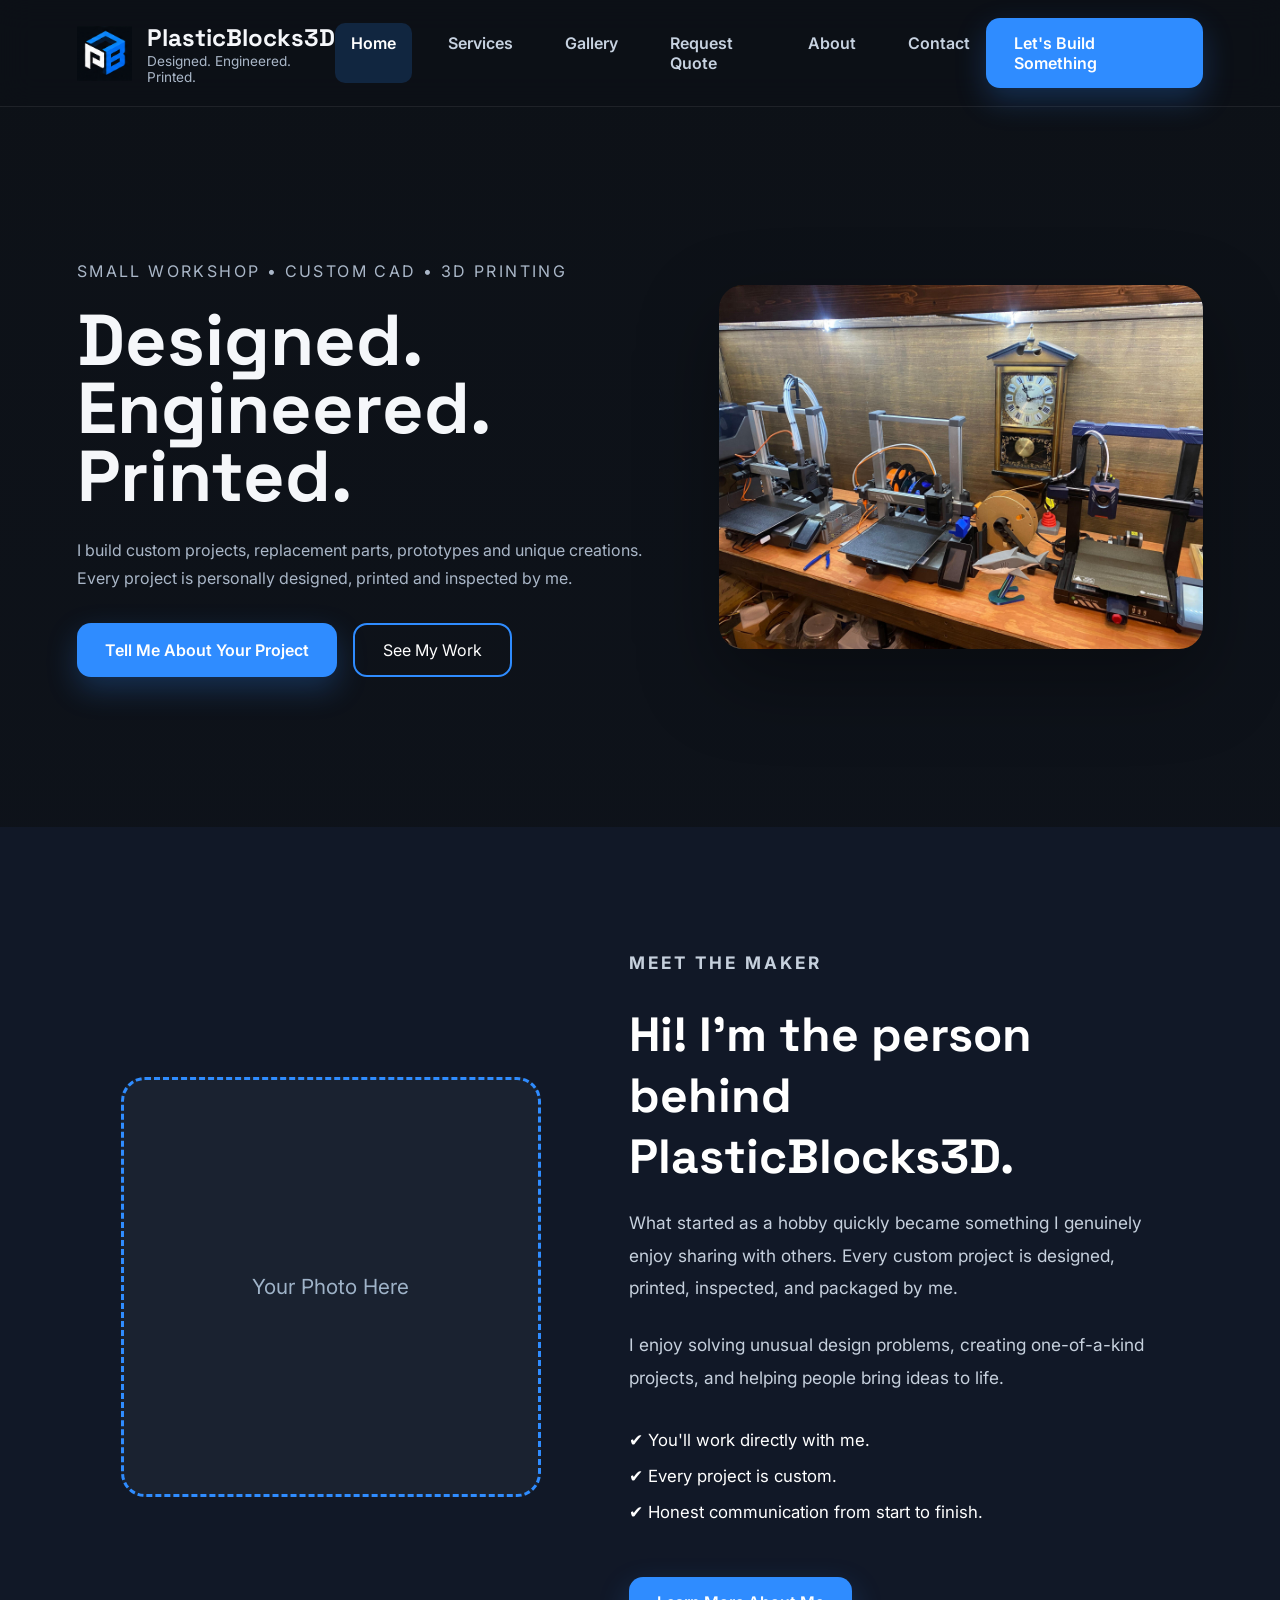
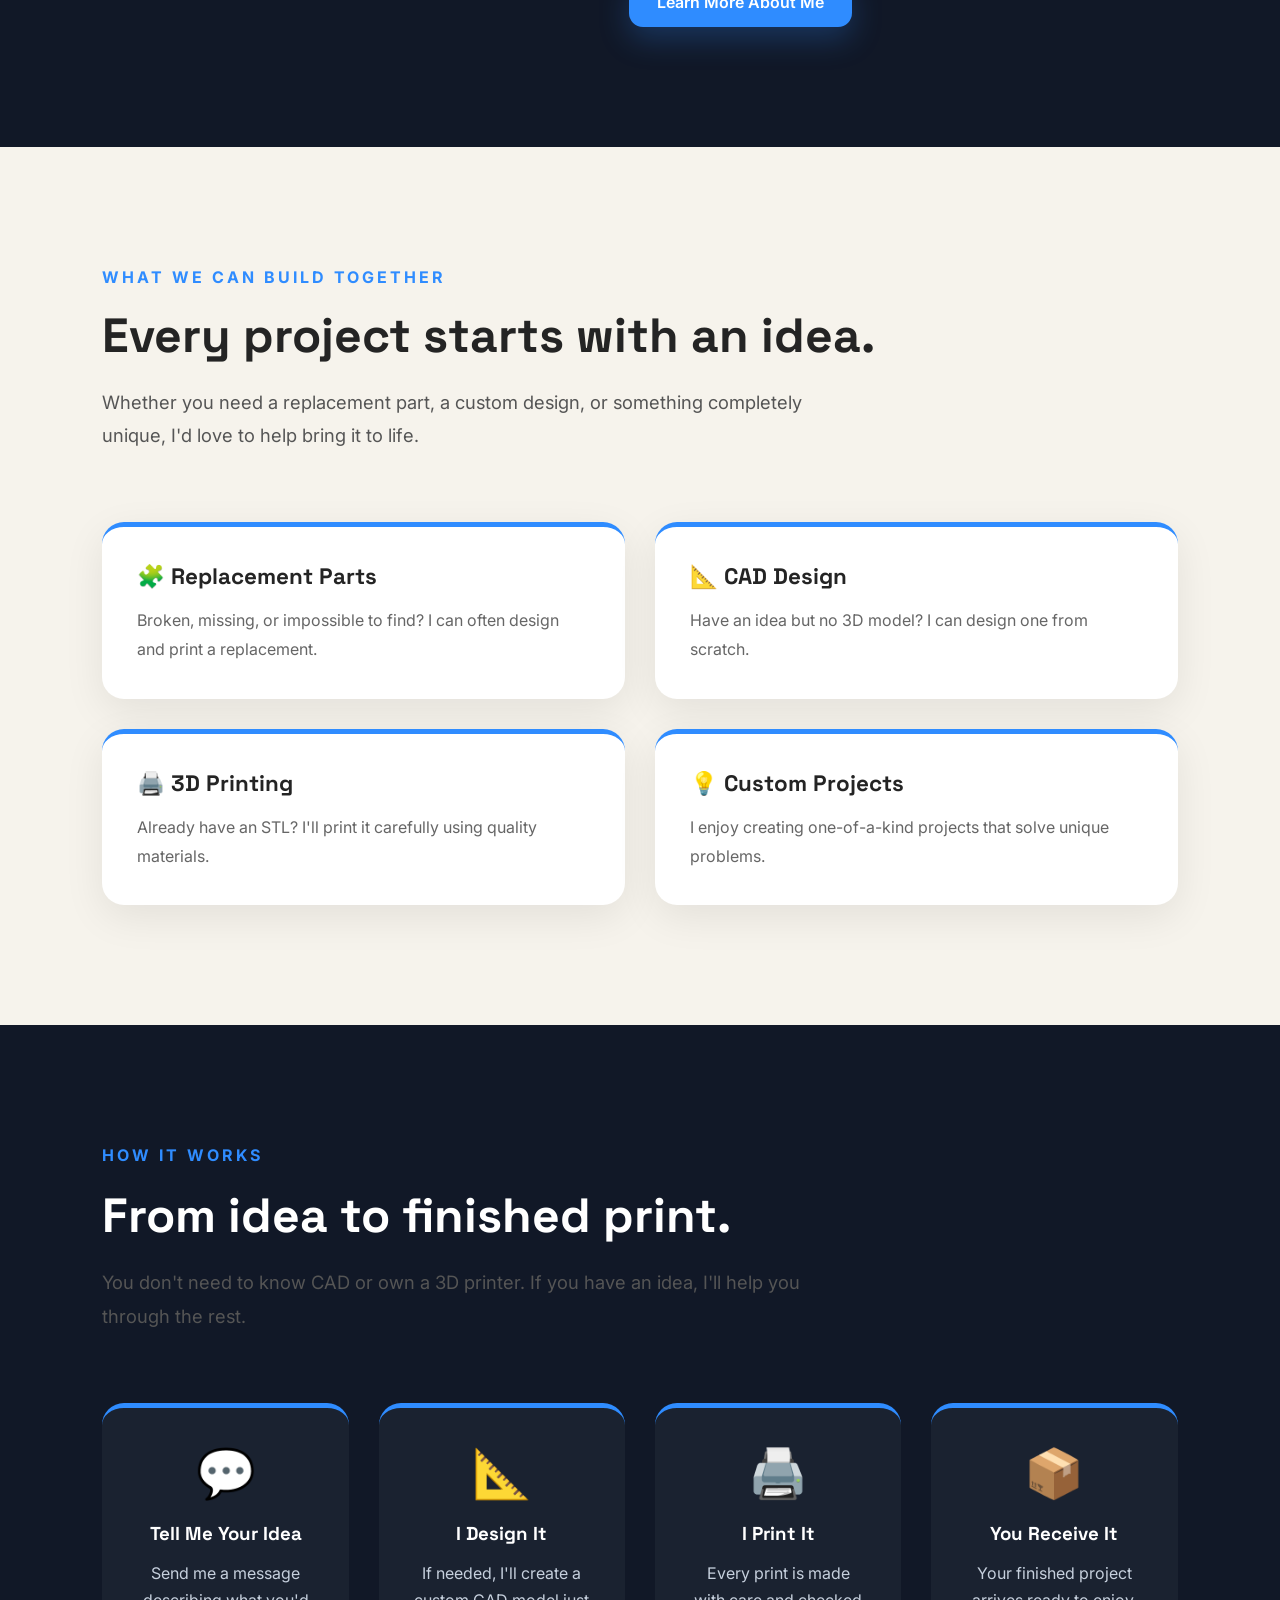
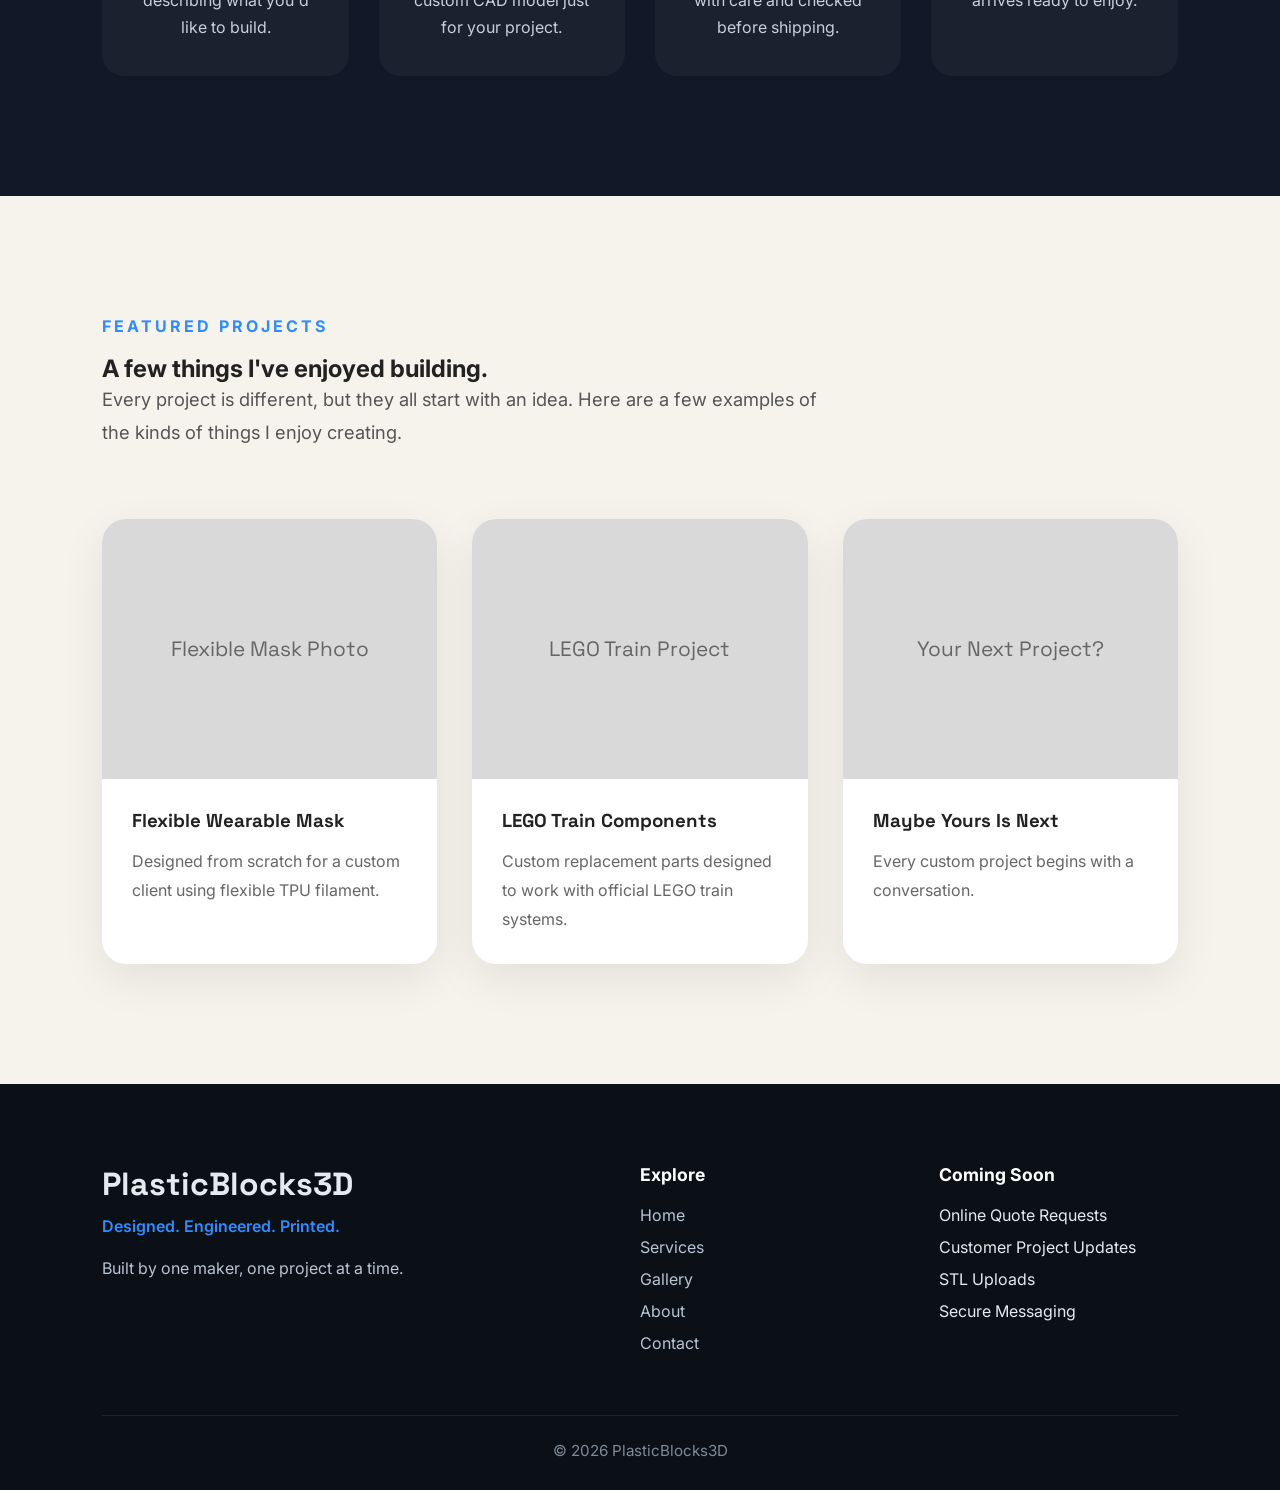
==== index.html @ 3721c826 "Mobile Update and quote page fix" ====
<!doctype html>
<html>
  <head>
    <meta charset="UTF-8" />
    <meta name="viewport" content="width=device-width,initial-scale=1" />
    <title>PlasticBlocks3D</title>
    <link rel="preconnect" href="https://fonts.googleapis.com" />
    <link rel="preconnect" href="https://fonts.gstatic.com" crossorigin />
    <link
      href="https://fonts.googleapis.com/css2?family=Inter:wght@300;400;600;700&family=Space+Grotesk:wght@500;700&display=swap"
      rel="stylesheet"
    />
    <link rel="stylesheet" href="css/style.css" />
  </head>
  <body>
    <header class="nav">
      <div class="brand">
        <a href="index.html" class="logo-link">

    <img src="images/logos/logo.png" alt="PlasticBlocks3D Logo">

</a>
        <div>
          <h2>PlasticBlocks3D</h2>
          <p>Designed. Engineered. Printed.</p>
        </div>
      </div>
      <button class="menu-toggle" aria-label="Open Menu">

    <span></span>
    <span></span>
    <span></span>

</button>  

      <nav class="mobile-menu">

    <a href="index.html" class="active">Home</a>

    <a href="pages/services.html">Services</a>

    <a href="pages/gallery.html">Gallery</a>

    <a href="pages/quote.html">Request Quote</a>

    <a href="pages/about.html">About</a>

    <a href="pages/contact.html">Contact</a>


</nav>
      <a class="cta">Let's Build Something</a>
    </header>
    <section class="hero">
      <div>
        <p class="eyebrow">SMALL WORKSHOP • CUSTOM CAD • 3D PRINTING</p>
        <h1>Designed.<br />Engineered.<br />Printed.</h1>
        <p>
          I build custom projects, replacement parts, prototypes and unique
          creations. Every project is personally designed, printed and inspected
          by me.
        </p>
        <div class="buttons">
          <a class="primary">Tell Me About Your Project</a
          ><a class="secondary">See My Work</a>
        </div>
      </div>
      <div class="hero-image">

    <img src="images/hero/hero-image.jpg"
         alt="Featured PlasticBlocks3D Project">

</div>
    </section>

    <section class="maker">

    <div class="maker-container">

        <div class="maker-photo">

            <div class="photo-placeholder">

                Your Photo Here

            </div>

        </div>

        <div class="maker-text">

            <p class="section-label">
                MEET THE MAKER
            </p>

            <h2>
                Hi! I'm the person behind PlasticBlocks3D.
            </h2>

            <p>

                What started as a hobby quickly became something I genuinely enjoy sharing with others.

                Every custom project is designed, printed, inspected, and packaged by me.

            </p>

            <p>

                I enjoy solving unusual design problems, creating one-of-a-kind projects,
                and helping people bring ideas to life.

            </p>

            <ul>

                <li>✔ You'll work directly with me.</li>

                <li>✔ Every project is custom.</li>

                <li>✔ Honest communication from start to finish.</li>

            </ul>

            <a href="pages/about.html" class="primary">

                Learn More About Me

            </a>

        </div>

    </div>

</section>

    <section class="intro">

    <div class="container">

        <p class="section-label">
            WHAT WE CAN BUILD TOGETHER
        </p>

        <h2>
            Every project starts with an idea.
        </h2>

        <p class="intro-text">

            Whether you need a replacement part,
            a custom design,
            or something completely unique,
            I'd love to help bring it to life.

        </p>

        <div class="cards">

            <div class="card">

                <h3>🧩 Replacement Parts</h3>

                <p>
                    Broken, missing, or impossible to find?
                    I can often design and print a replacement.
                </p>

            </div>

            <div class="card">

                <h3>📐 CAD Design</h3>

                <p>
                    Have an idea but no 3D model?
                    I can design one from scratch.
                </p>

            </div>

            <div class="card">

                <h3>🖨️ 3D Printing</h3>

                <p>
                    Already have an STL?
                    I'll print it carefully using quality materials.
                </p>

            </div>

            <div class="card">

                <h3>💡 Custom Projects</h3>

                <p>
                    I enjoy creating one-of-a-kind projects that solve unique problems.
                </p>

            </div>

        </div>

    </div>

</section>

<section class="process">

    <div class="container">

        <p class="section-label">
            HOW IT WORKS
        </p>

        <h2>
            From idea to finished print.
        </h2>

        <p class="intro-text">

            You don't need to know CAD or own a 3D printer.

            If you have an idea, I'll help you through the rest.

        </p>

        <div class="process-grid">

            <div class="step">

                <div class="icon">💬</div>

                <h3>Tell Me Your Idea</h3>

                <p>

                    Send me a message describing what you'd like to build.

                </p>

            </div>

            <div class="step">

                <div class="icon">📐</div>

                <h3>I Design It</h3>

                <p>

                    If needed, I'll create a custom CAD model just for your project.

                </p>

            </div>

            <div class="step">

                <div class="icon">🖨️</div>

                <h3>I Print It</h3>

                <p>

                    Every print is made with care and checked before shipping.

                </p>

            </div>

            <div class="step">

                <div class="icon">📦</div>

                <h3>You Receive It</h3>

                <p>

                    Your finished project arrives ready to enjoy.

                </p>

            </div>

        </div>

    </div>

</section>

<section class="projects">

    <div class="container">

        <p class="section-label">
            FEATURED PROJECTS
        </p>

        <h2>
            A few things I've enjoyed building.
        </h2>

        <p class="intro-text">
            Every project is different, but they all start with an idea.
            Here are a few examples of the kinds of things I enjoy creating.
        </p>

        <div class="project-grid">

            <article class="project-card">

                <div class="project-image">
                    Flexible Mask Photo
                </div>

                <div class="project-content">

                    <h3>Flexible Wearable Mask</h3>

                    <p>
                        Designed from scratch for a custom client using flexible TPU filament.
                    </p>

                </div>

            </article>

            <article class="project-card">

                <div class="project-image">
                    LEGO Train Project
                </div>

                <div class="project-content">

                    <h3>LEGO Train Components</h3>

                    <p>
                        Custom replacement parts designed to work with official LEGO train systems.
                    </p>

                </div>

            </article>

            <article class="project-card">

                <div class="project-image">
                    Your Next Project?
                </div>

                <div class="project-content">

                    <h3>Maybe Yours Is Next</h3>

                    <p>
                        Every custom project begins with a conversation.
                    </p>

                </div>

            </article>

        </div>

    </div>

</section>

<footer class="footer">

    <div class="container footer-grid">

        <div class="footer-brand">

            <h2>PlasticBlocks3D</h2>

            <p class="footer-tagline">
                Designed. Engineered. Printed.
            </p>

            <p class="footer-text">
                Built by one maker,
                one project at a time.
            </p>

        </div>

        <div>

            <h3>Explore</h3>

            <ul class="footer-links">

                <li><a href="#">Home</a></li>

                <li><a href="#">Services</a></li>

                <li><a href="#">Gallery</a></li>

                <li><a href="#">About</a></li>

                <li><a href="#">Contact</a></li>

            </ul>

        </div>

        <div>

            <h3>Coming Soon</h3>

            <ul class="footer-links">

                <li>Online Quote Requests</li>

                <li>Customer Project Updates</li>

                <li>STL Uploads</li>

                <li>Secure Messaging</li>

            </ul>

        </div>

    </div>

    <div class="copyright">

        © 2026 PlasticBlocks3D

    </div>

</footer>

    <script src="js/script.js"></script>
  </body>
</html>
---- css/style.css ----
:root {
  --bg: #0d1117;
  --card: #171c24;
  --accent: #2f8cff;
  --text: #f5f7fa;
  --muted: #aab7c8;
}
* {
  margin: 0;
  padding: 0;
  box-sizing: border-box;
}
body {
  font-family: Inter, sans-serif;
  background: linear-gradient(#0d1117, #111827);
  color: var(--text);
}
.nav{

    position:sticky;

    top:0;

    z-index:1000;

    display:flex;

    justify-content:space-between;

    align-items:center;

    padding:18px 6%;

    background:rgba(13,17,23,.82);

    backdrop-filter:blur(16px);

    border-bottom:1px solid rgba(255,255,255,.08);

    transition:.3s ease;

}
.brand {
  display: flex;
  gap: 15px;
  align-items: center;
}
.cube {
  width: 50px;
  height: 50px;
  border-radius: 12px;
  background: var(--accent);
  display: flex;
  align-items: center;
  justify-content: center;
  font-weight: 700;
}
.brand h2 {
  font-family: "Space Grotesk";
}
.brand p {
  color: var(--muted);
  font-size: 0.85rem;
}
nav {
  display: flex;
  gap: 20px;
}
nav a{

    color:#C7D2E0;

    text-decoration:none;

    font-weight:600;

    padding:10px 16px;

    border-radius:10px;

    transition:.25s ease;

}

nav a:hover,
nav a.active{

    color:white;

    background:rgba(47,140,255,.18);

}
.cta,
.primary,
.secondary {
  text-decoration: none;
  padding: 14px 20px;
  border-radius: 12px;
}
.cta,
.primary{

    display:inline-flex;

    align-items:center;

    justify-content:center;

    background:#2F8CFF;

    color:white;

    text-decoration:none;

    padding:15px 28px;

    border-radius:14px;

    font-weight:600;

    transition:
        transform .25s ease,
        box-shadow .25s ease,
        background .25s ease;

    box-shadow:
        0 12px 30px rgba(47,140,255,.25);

}
.cta:hover,
.primary:hover{

    transform:translateY(-3px);

    background:#4B9EFF;

    box-shadow:
        0 20px 45px rgba(47,140,255,.35);

}
.secondary{

    display:inline-flex;

    align-items:center;

    justify-content:center;

    border:2px solid #2F8CFF;

    color:white;

    background:transparent;

    text-decoration:none;

    padding:15px 28px;

    border-radius:14px;

    transition:
        background .25s ease,
        transform .25s ease,
        color .25s ease;

}
.secondary:hover{

    background:#2F8CFF;

    transform:translateY(-3px);

}
.hero {
  display: grid;
  grid-template-columns: 1.1fr 0.9fr;
  gap: 50px;
  align-items: center;
  padding: 80px 6%;
  min-height: 80vh;
}
.eyebrow {
  color: #7db8ff;
  letter-spacing: 0.15em;
  margin-bottom: 20px;
}
.hero h1 {
  font-family: "Space Grotesk";
  font-size: 4.5rem;
  line-height: 0.95;
  margin-bottom: 25px;
}
.hero p {
  color: var(--muted);
  line-height: 1.8;
}
.buttons {
  display: flex;
  gap: 16px;
  margin-top: 30px;
}
.placeholder{

height:460px;

border-radius:28px;

background:
linear-gradient(
135deg,
#1d2735,
#111827
);

border:1px solid rgba(255,255,255,.08);

display:flex;

align-items:center;

justify-content:center;

font-family:"Space Grotesk";

font-size:1.4rem;

color:#6faeff;

box-shadow:

0 35px 80px rgba(0,0,0,.35),

0 0 80px rgba(47,140,255,.12);

overflow:hidden;

position:relative;

}

.placeholder::before{

content:"";

position:absolute;

inset:0;

background:

linear-gradient(

90deg,

transparent,

rgba(255,255,255,.05),

transparent

);

transform:translateX(-100%);

animation:shine 6s infinite;

}

@keyframes shine{

100%{

transform:translateX(100%);

}

}
.intro {
  background: #f4f1e8;
  color: #222;
  padding: 80px 6%;
}
.intro h2 {
  font-family: "Space Grotesk";
  margin-bottom: 20px;
}
/* ==========================================
   MOBILE HEADER FIX
========================================== */

@media(max-width:900px){


    .nav{

        flex-direction:column;

        align-items:center;

        justify-content:center;

        padding:25px 5%;

        gap:25px;

    }



    .brand{

        width:100%;

        justify-content:center;

        text-align:center;

        flex-direction:column;

        gap:12px;

    }



    .logo-link img{

        width:240px;

        max-width:80vw;

    }



    .brand h2{

        font-size:1.4rem;

    }



    .brand p{

        font-size:.85rem;

    }



    nav{

        width:100%;

        display:flex;

        flex-direction:column;

        align-items:center;

        gap:10px;

    }



    nav a{

        width:90%;

        text-align:center;

        padding:12px;

        font-size:1rem;

    }

}


/* ========================================= */
/* SERVICES / INTRO SECTION                  */
/* ========================================= */

.intro{

    background:#F6F3EC;

    color:#242424;

    padding:120px 8%;

}

.container{

    max-width:1300px;

    margin:auto;

}

.section-label{

    color:#2F8CFF;

    font-weight:700;

    letter-spacing:3px;

    margin-bottom:18px;

    text-transform:uppercase;

}

.intro h2{

    font-family:"Space Grotesk",sans-serif;

    font-size:3rem;

    margin-bottom:20px;

}

.intro-text{

    font-size:1.15rem;

    color:#555;

    line-height:1.8;

    max-width:720px;

    margin-bottom:70px;

}

.cards{

    display:grid;

    grid-template-columns:repeat(2,1fr);

    gap:30px;

}

.card{

    background:white;

    padding:35px;

    border-radius:22px;

    box-shadow:0 12px 40px rgba(0,0,0,.08);

    transition:.35s;

    border-top:5px solid #2F8CFF;

}

.card:hover{

    transform:translateY(-8px);

    box-shadow:0 18px 55px rgba(0,0,0,.15);

}

.card h3{

    font-family:"Space Grotesk";

    margin-bottom:15px;

    font-size:1.4rem;

}

.card p{

    color:#666;

    line-height:1.8;

}

@media(max-width:900px){

.cards{

grid-template-columns:1fr;

}

.intro h2{

font-size:2.3rem;

}

}

/* ==========================================
   MEET THE MAKER
========================================== */

.maker{

    background:#111827;

    color:white;

    padding:120px 8%;

}

.maker-container{

    max-width:1300px;

    margin:auto;

    display:grid;

    grid-template-columns:1fr 1.2fr;

    gap:70px;

    align-items:center;

}

.maker-photo{

    display:flex;

    justify-content:center;

}

.photo-placeholder{

    width:100%;

    max-width:420px;

    height:420px;

    border-radius:24px;

    border:3px dashed #2F8CFF;

    display:flex;

    align-items:center;

    justify-content:center;

    color:#9fb3c8;

    font-size:1.3rem;

    background:#1A2230;

}

.maker-text h2{

    font-family:"Space Grotesk",sans-serif;

    font-size:3rem;

    margin:20px 0;

}

.maker-text p{

    color:#C6D0DD;

    line-height:1.9;

    margin-bottom:24px;

    font-size:1.08rem;

}

.maker-text ul{

    list-style:none;

    margin:35px 0;

}

.maker-text li{

    margin-bottom:16px;

    font-size:1.05rem;

}

.maker .primary{

    display:inline-block;

    margin-top:20px;

}

@media(max-width:900px){

    .maker-container{

        grid-template-columns:1fr;

    }

    .maker-text{

        text-align:center;

    }

    .maker-text ul{

        text-align:left;

        display:inline-block;

    }

}

/* ==========================================
   HOW IT WORKS
========================================== */

.process{

    background:#111827;

    color:white;

    padding:120px 8%;

}

.process h2{

    font-family:"Space Grotesk",sans-serif;

    font-size:3rem;

    margin:20px 0;

}

.process-grid{

    display:grid;

    grid-template-columns:repeat(4,1fr);

    gap:30px;

    margin-top:70px;

}

.step{

    background:#1A2230;

    border-radius:22px;

    padding:35px;

    text-align:center;

    transition:.35s;

    border-top:5px solid #2F8CFF;

}

.step:hover{

    transform:translateY(-8px);

    box-shadow:0 18px 45px rgba(0,0,0,.25);

}

.icon{

    font-size:3rem;

    margin-bottom:20px;

}

.step h3{

    font-family:"Space Grotesk";

    margin-bottom:15px;

}

.step p{

    color:#C6D0DD;

    line-height:1.7;

}

@media(max-width:900px){

.process-grid{

grid-template-columns:1fr;

}

}

/* ==========================================
   HERO IMAGE
========================================== */

.hero-image{

    display:flex;

    justify-content:center;

    align-items:center;

}

.hero-image img{

    width:100%;

    max-width:520px;

    border-radius:24px;

    box-shadow:
        0 30px 80px rgba(0,0,0,.35);

    transition:.4s ease;

}

.hero-image img:hover{

    transform:translateY(-8px) scale(1.02);

}

/* ==========================================
   FEATURED PROJECTS
========================================== */

.projects{

    background:#F6F3EC;

    color:#222;

    padding:120px 8%;

}

.project-grid{

    display:grid;

    grid-template-columns:repeat(3,1fr);

    gap:35px;

    margin-top:70px;

}

.project-card{

    background:white;

    border-radius:24px;

    overflow:hidden;

    box-shadow:0 15px 45px rgba(0,0,0,.08);

    transition:.35s;

}

.project-card:hover{

    transform:translateY(-10px);

    box-shadow:0 20px 60px rgba(0,0,0,.16);

}

.project-image{

    height:260px;

    background:#D9D9D9;

    display:flex;

    justify-content:center;

    align-items:center;

    font-family:"Space Grotesk";

    font-size:1.3rem;

    color:#666;

}

.project-content{

    padding:30px;

}

.project-content h3{

    font-family:"Space Grotesk";

    margin-bottom:15px;

}

.project-content p{

    color:#666;

    line-height:1.8;

}

@media(max-width:900px){

.project-grid{

grid-template-columns:1fr;

}

}

/* ==========================================
   FOOTER
========================================== */

.footer{

    background:#0B1017;

    color:#E5EAF2;

    padding:80px 8% 30px;

}

.footer-grid{

    display:grid;

    grid-template-columns:2fr 1fr 1fr;

    gap:60px;

    margin-bottom:50px;

}

.footer h2{

    font-family:"Space Grotesk",sans-serif;

    font-size:2rem;

    margin-bottom:12px;

}

.footer h3{

    margin-bottom:20px;

    font-size:1.1rem;

    color:white;

}

.footer-tagline{

    color:#2F8CFF;

    font-weight:600;

    margin-bottom:18px;

}

.footer-text{

    color:#B8C4D3;

    line-height:1.8;

    max-width:350px;

}

.footer-links{

    list-style:none;

    padding:0;

}

.footer-links li{

    margin-bottom:12px;

}

.footer-links a{

    color:#B8C4D3;

    text-decoration:none;

    transition:.25s;

}

.footer-links a:hover{

    color:white;

    padding-left:6px;

}

.copyright{

    border-top:1px solid rgba(255,255,255,.08);

    padding-top:25px;

    text-align:center;

    color:#7E8A99;

    font-size:.95rem;

}

@media(max-width:900px){

.footer-grid{

grid-template-columns:1fr;

text-align:center;

}

.footer-text{

margin:auto;

}

}

/* ==========================================
   INTERIOR PAGES
========================================== */

.page-header{

    background:linear-gradient(180deg,#111827,#0D1117);

    color:white;

    padding:120px 8% 90px;

}

.page-header h1{

    font-family:"Space Grotesk",sans-serif;

    font-size:4rem;

    margin:20px 0;

    line-height:1.05;

}

.page-header .intro-text{

    color:#D7E3F3;

    max-width:700px;

}

.page-content{

    background:#F6F3EC;

    color:#242424;

    padding:90px 8%;

}

.page-content h2{

    font-family:"Space Grotesk",sans-serif;

    font-size:2.4rem;

    margin-bottom:25px;

}

.page-content p{

    max-width:800px;

    line-height:1.9;

    font-size:1.08rem;

    color:#555;

    margin-bottom:24px;

}

@media(max-width:900px){

.page-header h1{

font-size:2.8rem;

}

}

.about-list{

    list-style:none;

    margin:35px 0 60px;

    padding:0;

}

.about-list li{

    background:white;

    margin-bottom:16px;

    padding:18px 24px;

    border-radius:16px;

    box-shadow:0 10px 30px rgba(0,0,0,.06);

    font-size:1.05rem;

}

/* ==========================================
   SERVICES PAGE
========================================== */

.service-grid{

    display:grid;

    grid-template-columns:repeat(2,1fr);

    gap:30px;

    margin-top:50px;

}

.service-card{

    background:white;

    border-radius:22px;

    padding:35px;

    box-shadow:0 12px 40px rgba(0,0,0,.08);

    transition:.3s;

    border-top:5px solid #2F8CFF;

}

.service-card:hover{

    transform:translateY(-8px);

    box-shadow:0 18px 55px rgba(0,0,0,.15);

}

.service-card h3{

    font-family:"Space Grotesk";

    margin-bottom:18px;

}

.service-card p{

    margin:0;

}

@media(max-width:900px){

.service-grid{

grid-template-columns:1fr;

}

}

/* ==========================================
   GALLERY PAGE
========================================== */


.gallery-grid{

    display:grid;

    grid-template-columns:repeat(2,1fr);

    gap:35px;

    margin-top:50px;

}



.gallery-card{

    background:white;

    border-radius:24px;

    overflow:hidden;

    box-shadow:0 12px 40px rgba(0,0,0,.08);

    transition:.35s ease;

}



.gallery-card:hover{

    transform:translateY(-8px);

    box-shadow:0 20px 55px rgba(0,0,0,.15);

}



.gallery-image{

    height:280px;

    background:#1A2230;

    display:flex;

    align-items:center;

    justify-content:center;

    color:#9FB3C8;

    font-family:"Space Grotesk";

    font-size:1.2rem;

}



.gallery-info{

    padding:30px;

}



.gallery-info h3{

    font-family:"Space Grotesk";

    margin-bottom:15px;

}



.gallery-info p{

    color:#666;

}



@media(max-width:900px){

    .gallery-grid{

        grid-template-columns:1fr;

    }

}

/* ==========================================
   LOGO
========================================== */

.logo-link{

    display:flex;

    align-items:center;

    text-decoration:none;

}


.logo-link img{

    width:55px;

    height:55px;

    object-fit:contain;

}

/* ==========================================
   MOBILE MENU BUTTON
========================================== */


.menu-toggle{

    display:none;

    background:none;

    border:none;

    color:white;

    font-size:2rem;

    cursor:pointer;

}



/* ==========================================
   MOBILE HAMBURGER MENU
========================================== */


.menu-toggle{

    display:none;

    background:none;

    border:none;

    cursor:pointer;

    width:45px;

    height:40px;

    position:relative;

}



.menu-toggle span{

    display:block;

    height:3px;

    width:30px;

    background:white;

    margin:6px auto;

    border-radius:10px;

    transition:.3s ease;

}




@media(max-width:900px){


    .nav{

        position:relative;

    }


    .menu-toggle{

        display:block;

    }


    .mobile-menu{

        position:absolute;

        top:100%;

        left:0;

        width:100%;


        display:flex;

        flex-direction:column;

        gap:10px;


        background:rgba(17,24,39,.96);

        backdrop-filter:blur(15px);


        padding:25px;


        transform:translateY(-20px);

        opacity:0;

        pointer-events:none;


        transition:.35s ease;

    }



    .mobile-menu.active{

        transform:translateY(0);

        opacity:1;

        pointer-events:auto;

    }



    .mobile-menu a{

        text-align:center;

        padding:15px;

        border-radius:12px;

    }


}

.menu-toggle.open span:nth-child(1){

    transform:translateY(9px) rotate(45deg);

}


.menu-toggle.open span:nth-child(2){

    opacity:0;

}


.menu-toggle.open span:nth-child(3){

    transform:translateY(-9px) rotate(-45deg);

}

/* ==========================================
   REQUEST QUOTE PAGE
========================================== */


.project-options{

    display:grid;

    grid-template-columns:repeat(2,1fr);

    gap:25px;

    margin:40px 0 60px;

}



.option-card{

    background:#1A2230;

    color:white;

    padding:30px;

    border-radius:20px;

    font-family:"Space Grotesk";

    font-size:1.15rem;

    text-align:center;

    border:1px solid rgba(255,255,255,.08);

    transition:.3s ease;

}



.option-card:hover{

    transform:translateY(-6px);

    box-shadow:0 15px 40px rgba(0,0,0,.25);

}



.quote-form{

    max-width:750px;

    margin-top:40px;

    display:flex;

    flex-direction:column;

    gap:15px;

}



.quote-form label{

    font-weight:600;

    margin-top:15px;

}



.quote-form input,

.quote-form textarea,

.quote-form select{

    width:100%;

    padding:16px;

    border-radius:12px;

    border:1px solid #D5D5D5;

    font-family:Inter,sans-serif;

    font-size:1rem;

}



.quote-form textarea{

    resize:vertical;

}



.quote-form input:focus,

.quote-form textarea:focus,

.quote-form select:focus{

    outline:none;

    border-color:#2F8CFF;

}



.quote-form button{

    margin-top:25px;

    border:none;

    cursor:pointer;

    font-size:1rem;

}



@media(max-width:900px){


    .project-options{

        grid-template-columns:1fr;

    }


}
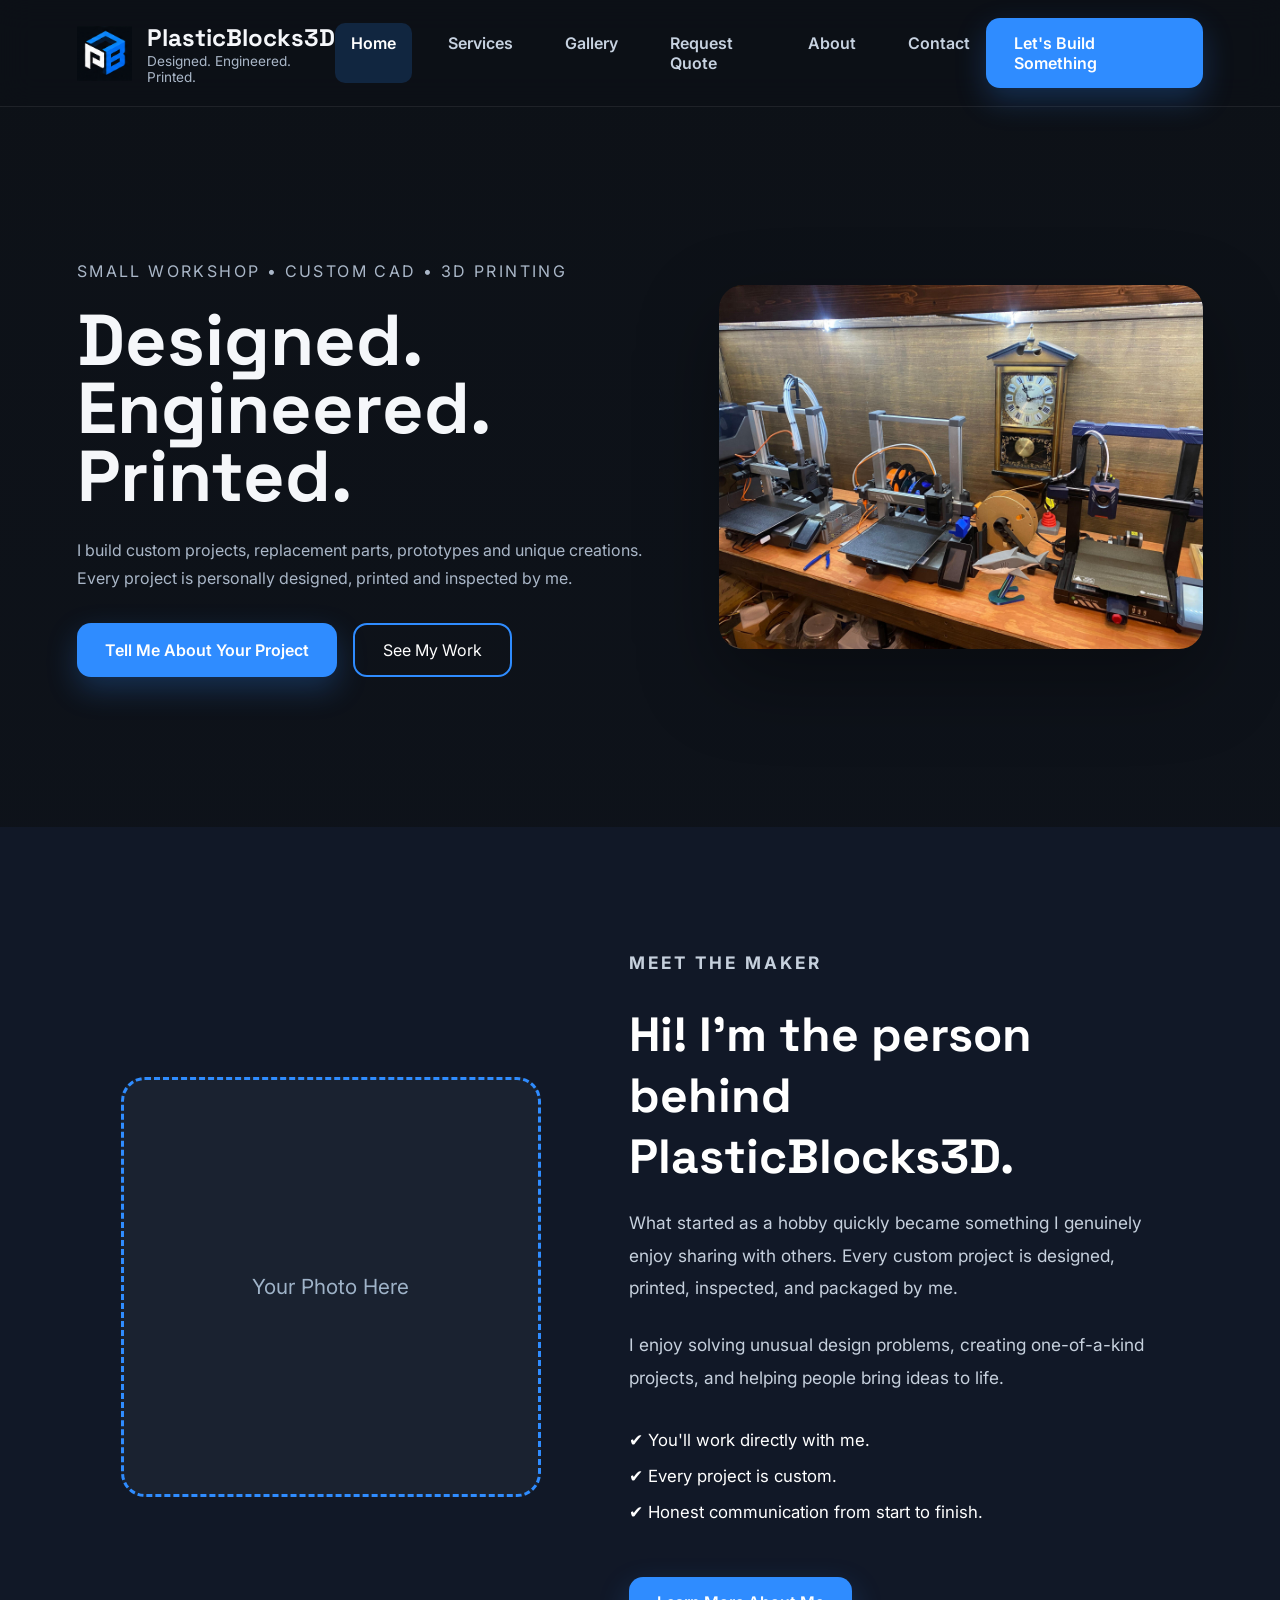
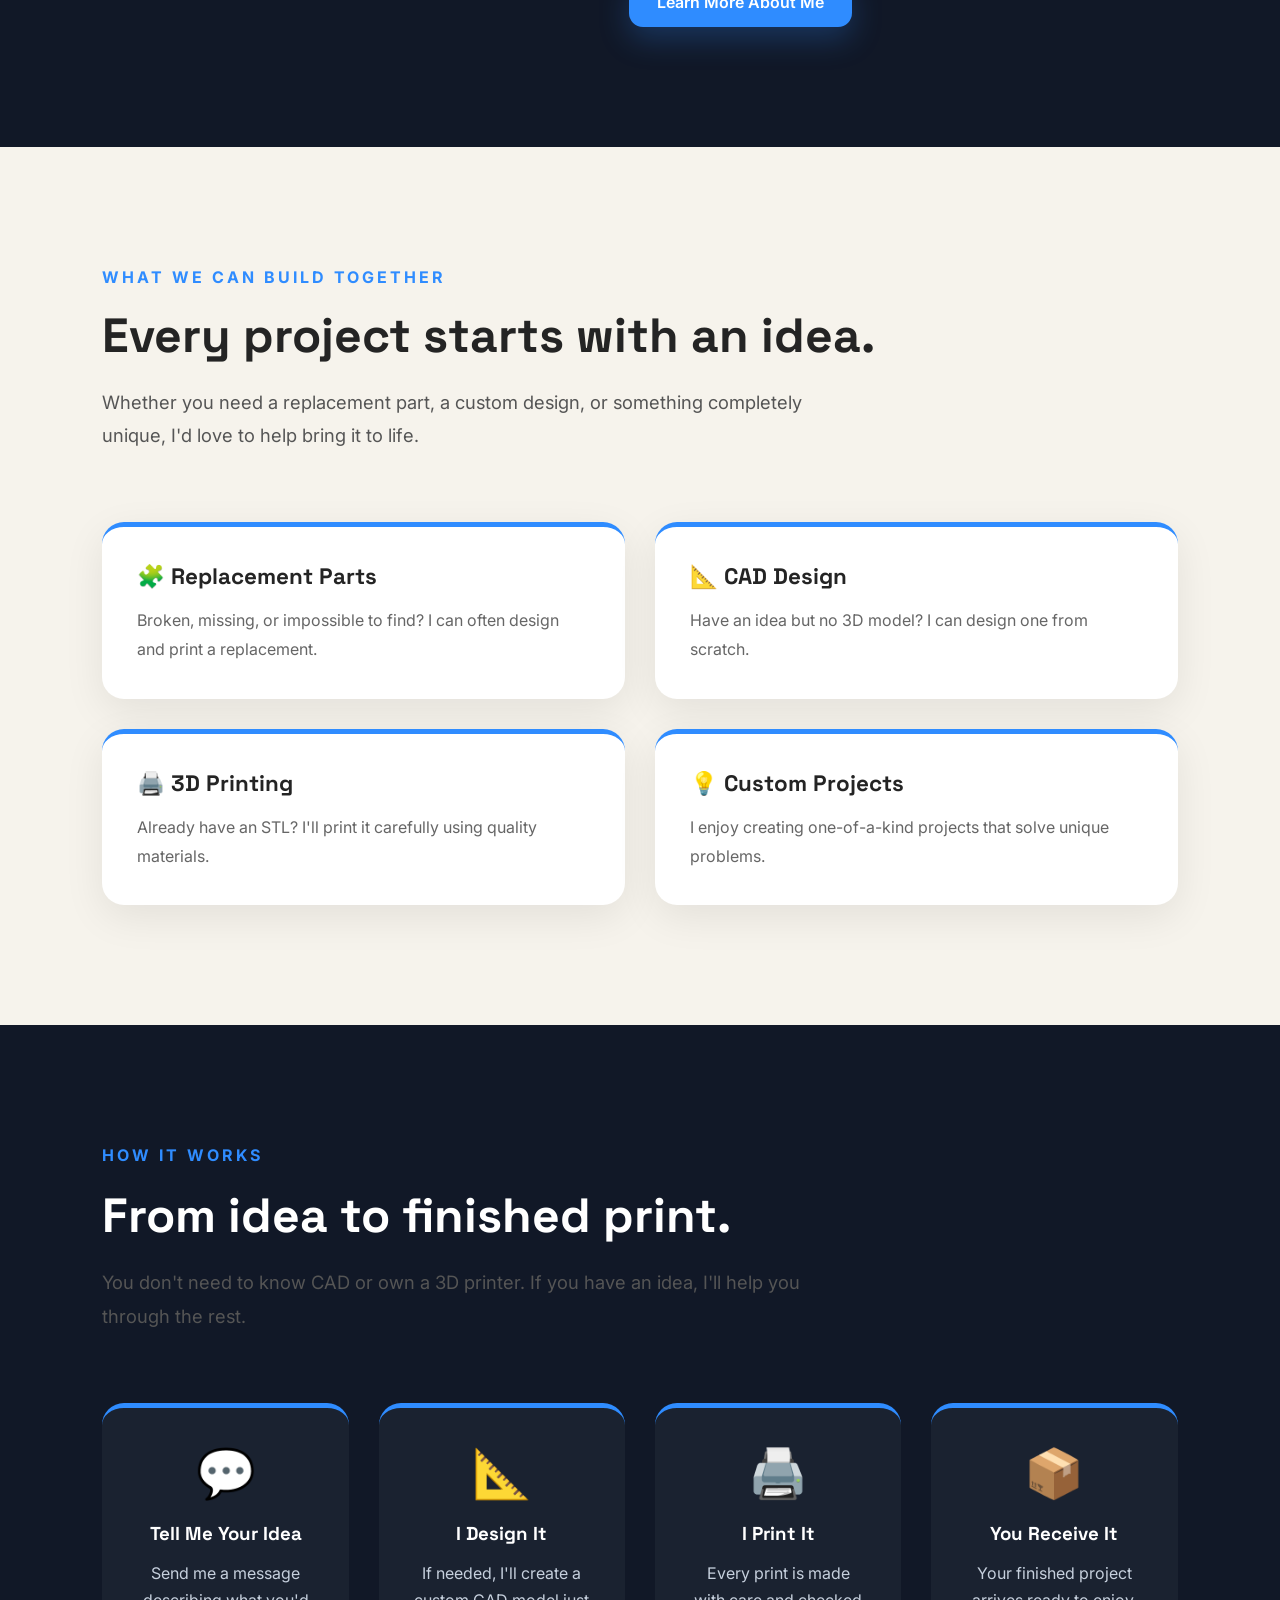
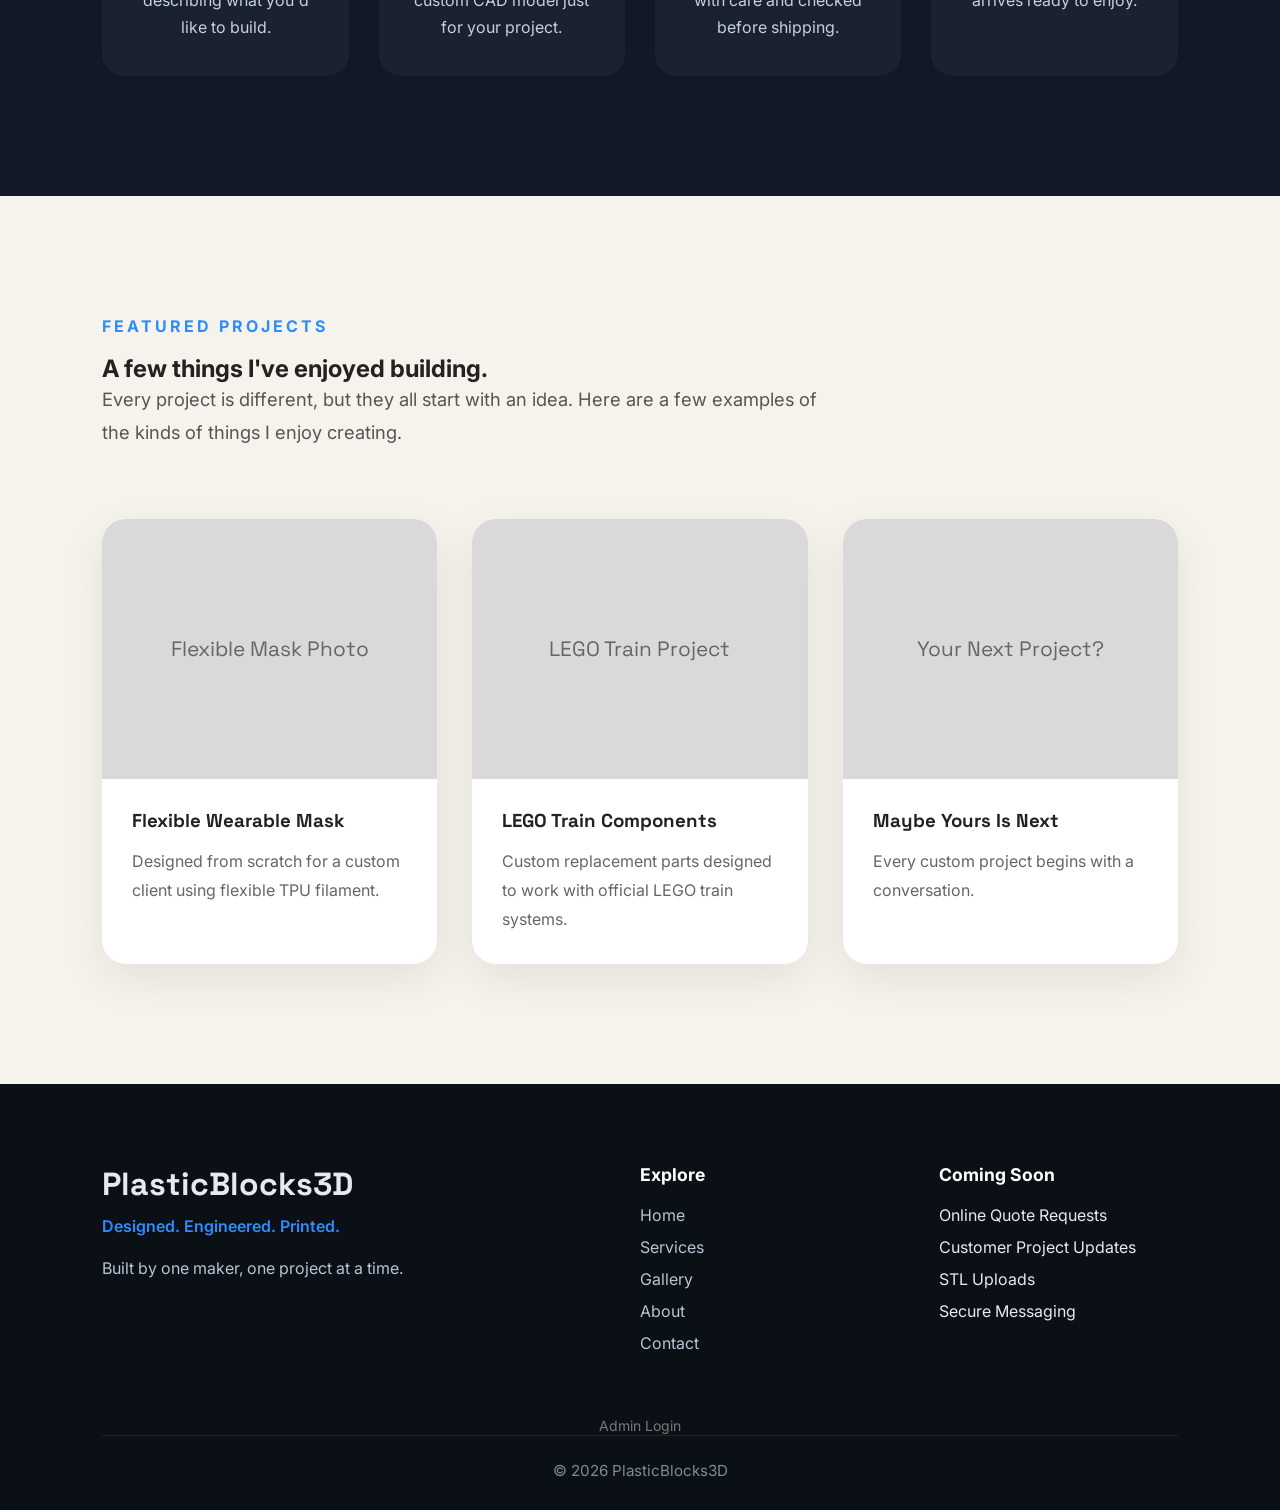
==== commit b4d19d7e: "admin login" ====
--- a/index.html
+++ b/index.html
@@ -428,6 +428,14 @@
 
     </div>
 
+    <div class="admin-login">
+
+    <a href="pages/login.html">
+        Admin Login
+    </a>
+
+</div>
+
     <div class="copyright">
 
         © 2026 PlasticBlocks3D
--- a/css/style.css
+++ b/css/style.css
@@ -1614,4 +1614,244 @@
     }
 
 
+}
+
+/* ==========================================
+   PROFESSIONAL QUOTE PAGE
+========================================== */
+
+
+.quote-choice-grid{
+
+    display:grid;
+
+    grid-template-columns:repeat(2,1fr);
+
+    gap:35px;
+
+    margin:50px 0 100px;
+
+}
+
+
+
+.quote-choice-card{
+
+    background:white;
+
+    padding:40px;
+
+    border-radius:24px;
+
+    box-shadow:0 15px 45px rgba(0,0,0,.08);
+
+    border-top:5px solid #2F8CFF;
+
+    transition:.35s ease;
+
+}
+
+
+
+.quote-choice-card:hover{
+
+    transform:translateY(-8px);
+
+    box-shadow:0 25px 60px rgba(0,0,0,.15);
+
+}
+
+
+
+.quote-choice-card h3{
+
+    font-family:"Space Grotesk",sans-serif;
+
+    font-size:1.5rem;
+
+    margin-bottom:20px;
+
+}
+
+
+
+.quote-choice-card p{
+
+    color:#666;
+
+    line-height:1.8;
+
+    margin-bottom:30px;
+
+}
+
+
+
+
+.quote-section{
+
+    margin-top:80px;
+
+    padding:50px;
+
+    background:#111827;
+
+    color:white;
+
+    border-radius:28px;
+
+}
+
+
+
+
+.quote-section h2{
+
+    color:white;
+
+    margin-bottom:30px;
+
+}
+
+
+
+
+.quote-form{
+
+    max-width:750px;
+
+    display:flex;
+
+    flex-direction:column;
+
+    gap:12px;
+
+}
+
+
+
+.quote-form label{
+
+    margin-top:15px;
+
+    font-weight:600;
+
+}
+
+
+
+.quote-form input,
+
+.quote-form textarea,
+
+.quote-form select{
+
+    width:100%;
+
+    padding:16px;
+
+    border-radius:12px;
+
+    border:none;
+
+    font-family:Inter,sans-serif;
+
+    font-size:1rem;
+
+    background:white;
+
+    color:#222;
+
+}
+
+
+
+.quote-form select{
+
+    appearance:auto;
+
+    cursor:pointer;
+
+}
+
+
+
+.quote-form textarea{
+
+    resize:vertical;
+
+}
+
+
+
+.quote-form input:focus,
+
+.quote-form textarea:focus,
+
+.quote-form select:focus{
+
+    outline:3px solid rgba(47,140,255,.35);
+
+}
+
+
+
+
+.quote-form button{
+
+    margin-top:25px;
+
+    border:none;
+
+    cursor:pointer;
+
+    width:max-content;
+
+}
+
+
+
+
+
+@media(max-width:900px){
+
+
+    .quote-choice-grid{
+
+        grid-template-columns:1fr;
+
+    }
+
+
+
+    .quote-section{
+
+        padding:30px 20px;
+
+    }
+
+
+}
+
+.admin-login {
+
+    text-align:center;
+    margin-top:20px;
+
+}
+
+
+.admin-login a {
+
+    color:#777;
+    font-size:14px;
+    text-decoration:none;
+
+}
+
+
+.admin-login a:hover {
+
+    color:#111;
+
 }
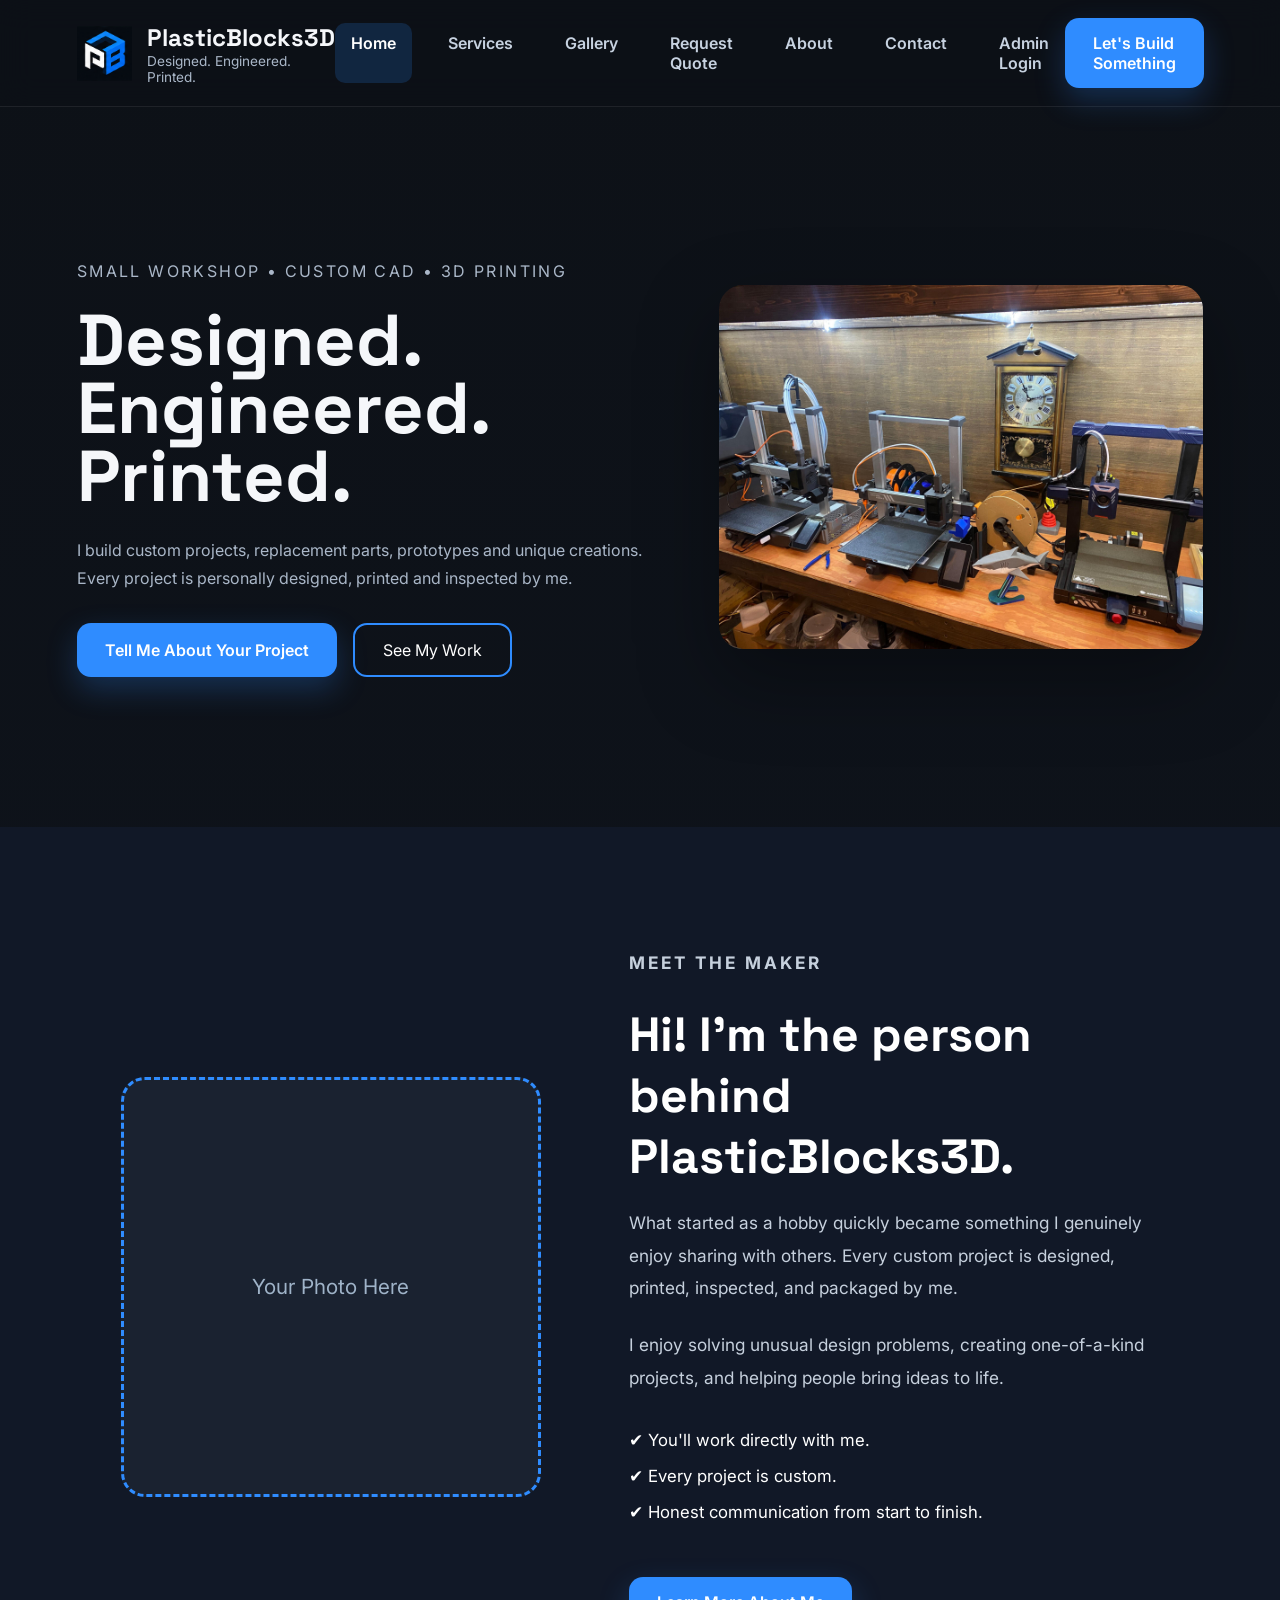
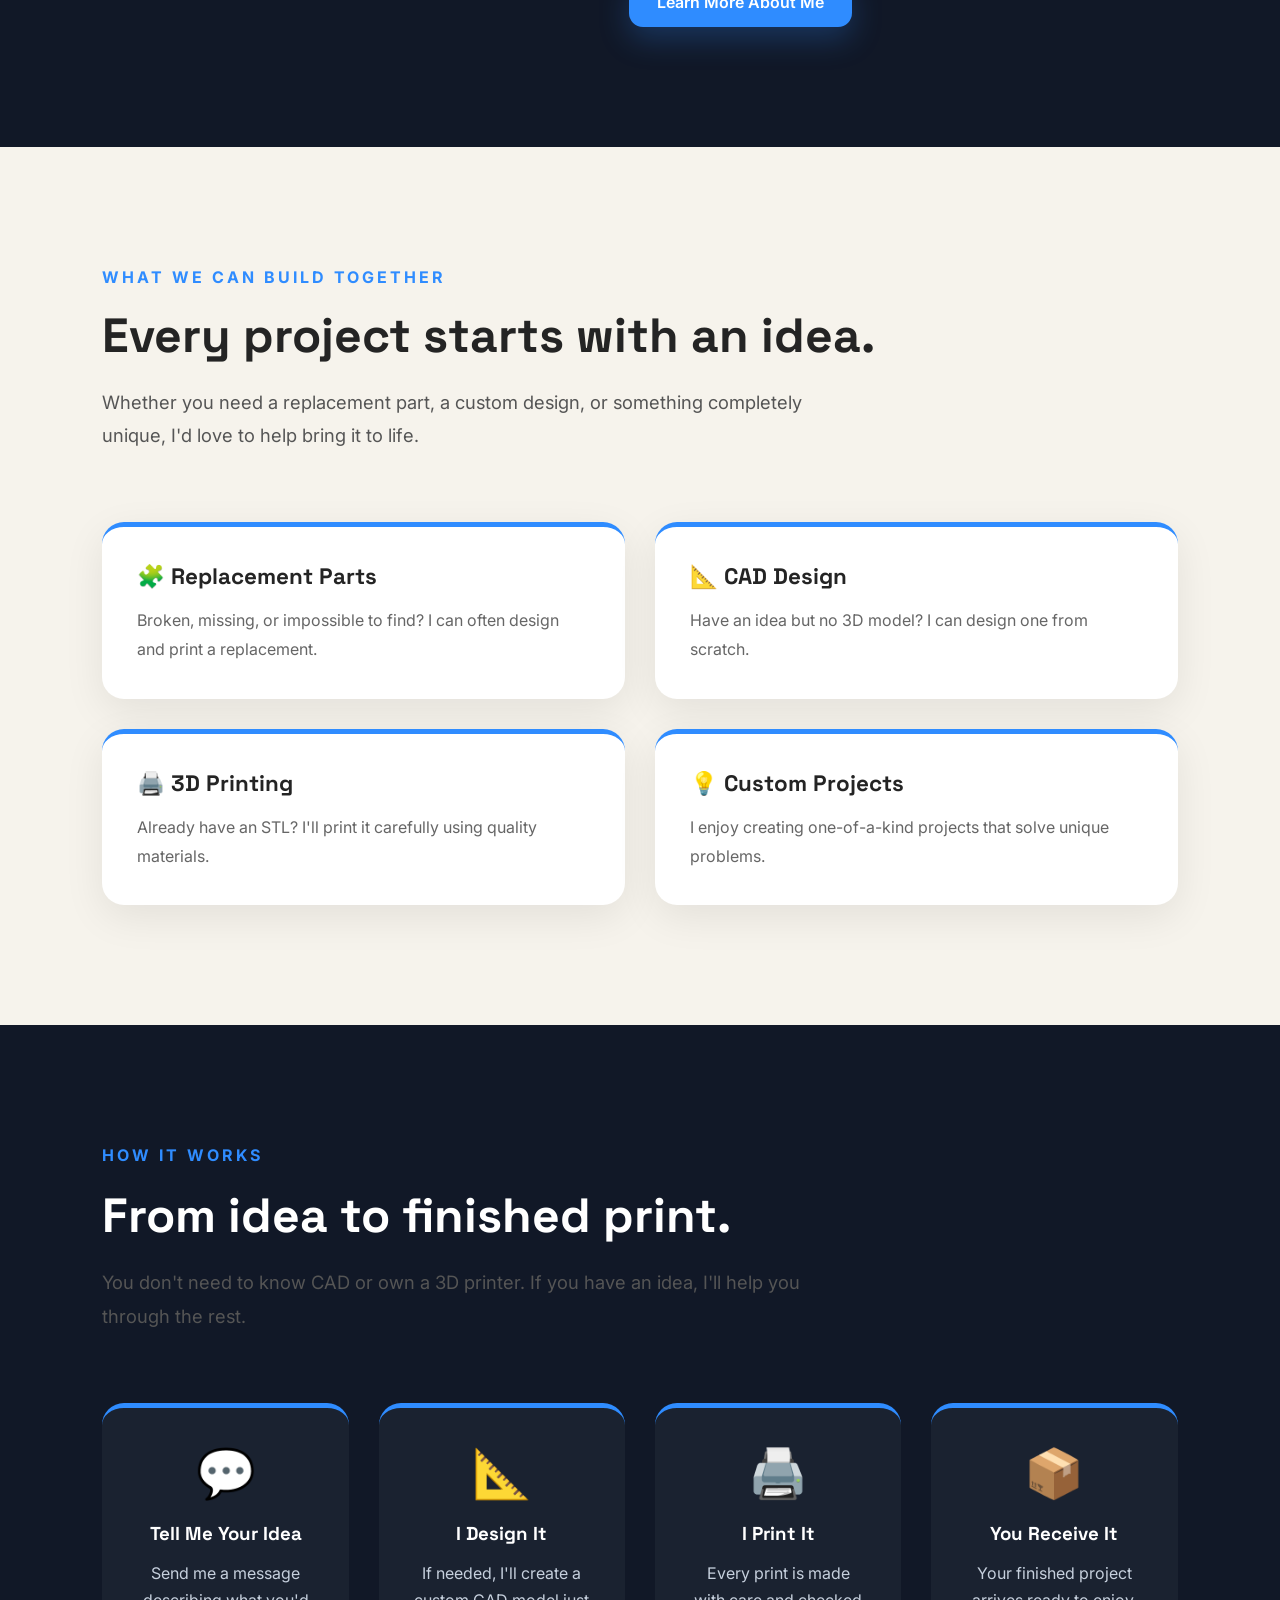
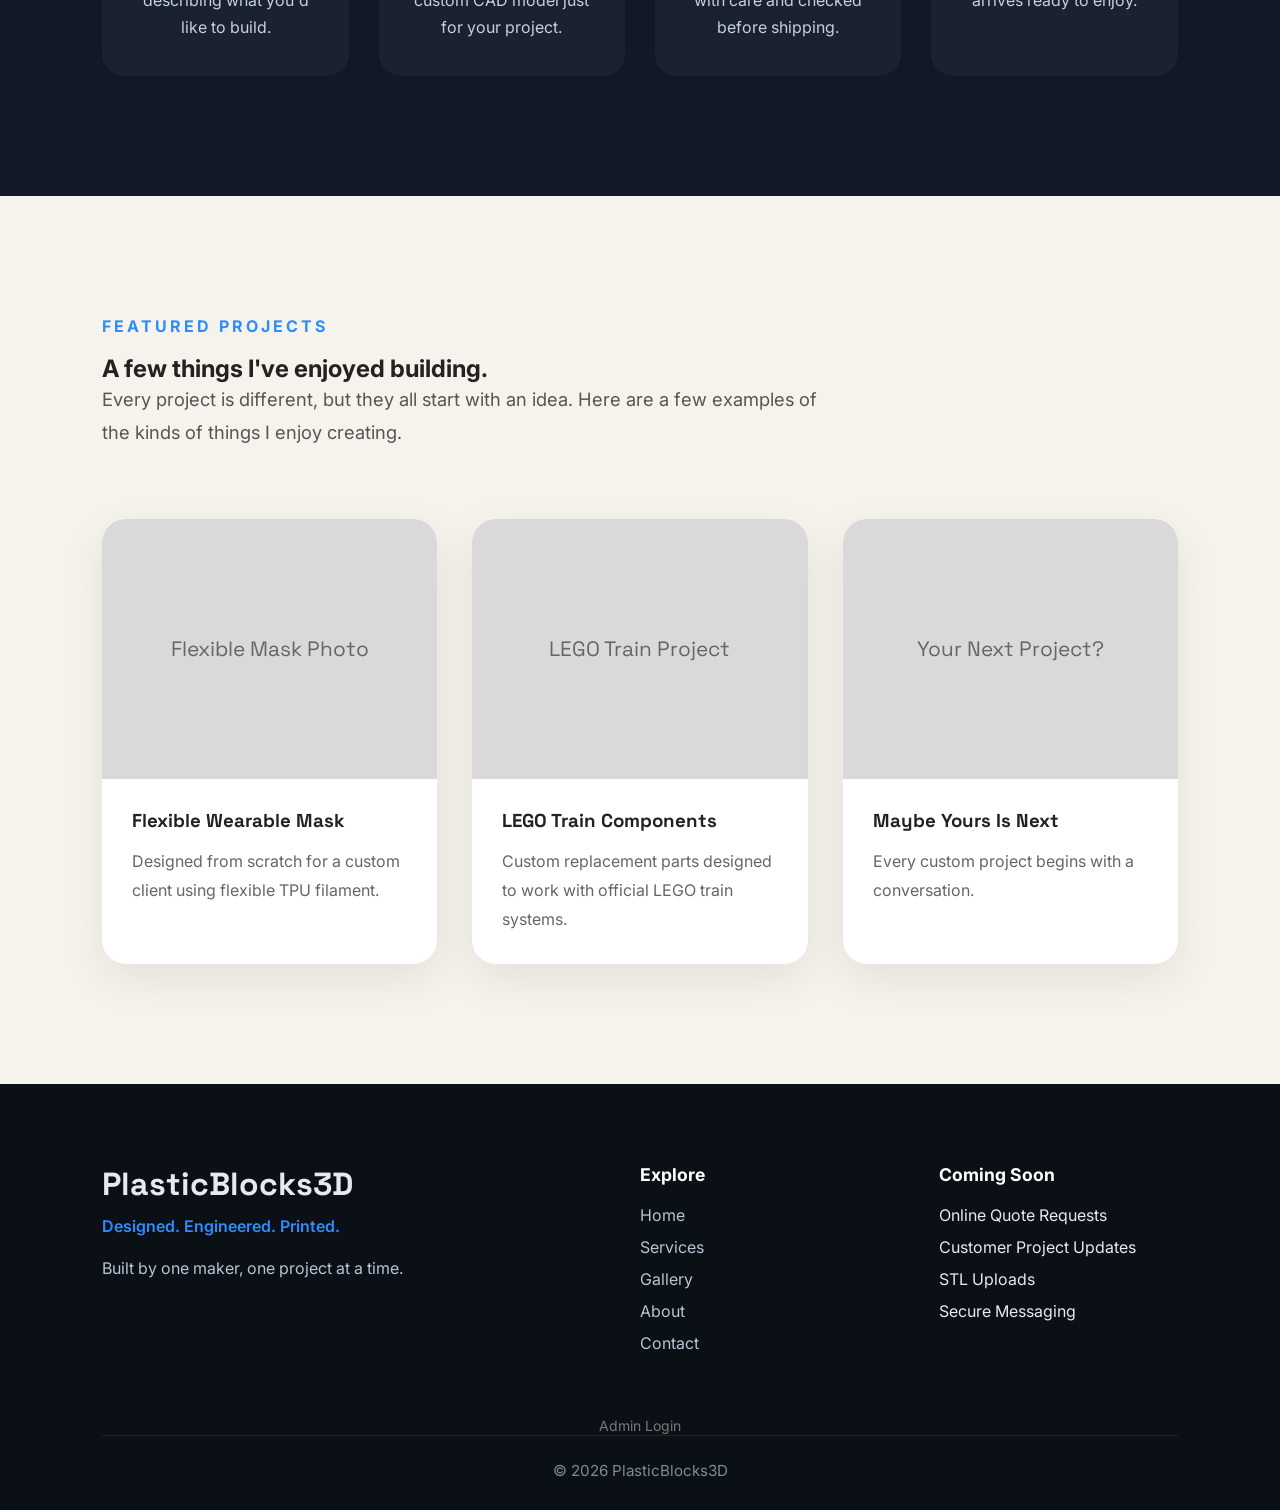
==== commit e9857b2b: "Huge Admin page update" ====
--- a/index.html
+++ b/index.html
@@ -35,18 +35,33 @@
 
       <nav class="mobile-menu">
 
-    <a href="index.html" class="active">Home</a>
-
-    <a href="pages/services.html">Services</a>
-
-    <a href="pages/gallery.html">Gallery</a>
-
-    <a href="pages/quote.html">Request Quote</a>
-
-    <a href="pages/about.html">About</a>
-
-    <a href="pages/contact.html">Contact</a>
-
+    <a class="active" href="index.html">
+        Home
+    </a>
+
+    <a href="pages/services.html">
+        Services
+    </a>
+
+    <a href="pages/gallery.html">
+        Gallery
+    </a>
+
+    <a href="pages/quote.html">
+        Request Quote
+    </a>
+
+    <a href="pages/about.html">
+        About
+    </a>
+
+    <a href="pages/contact.html">
+        Contact
+    </a>
+
+    <a href="pages/login.html" class="admin-login-link">
+        Admin Login
+    </a>
 
 </nav>
       <a class="cta">Let's Build Something</a>
--- a/css/style.css
+++ b/css/style.css
@@ -1854,4 +1854,203 @@
 
     color:#111;
 
+}
+
+.status-select {
+
+padding:8px;
+
+border-radius:6px;
+
+border:1px solid #ccc;
+
+font-size:14px;
+
+}
+
+.file-button {
+
+display:inline-block;
+
+margin-top:10px;
+
+padding:8px 14px;
+
+background:#111827;
+
+color:white;
+
+border-radius:6px;
+
+text-decoration:none;
+
+font-size:14px;
+
+}
+
+
+.file-button:hover {
+
+opacity:0.8;
+
+}
+
+.admin-login-link {
+
+    font-weight:600;
+
+}
+
+.admin-tools {
+
+display:flex;
+
+gap:15px;
+
+margin-bottom:30px;
+
+flex-wrap:wrap;
+
+}
+
+
+.admin-tools input,
+.admin-tools select {
+
+padding:12px;
+
+border-radius:8px;
+
+border:1px solid #ccc;
+
+font-size:16px;
+
+flex:1;
+
+}
+
+
+
+.archive-button {
+
+margin-top:15px;
+
+padding:10px 16px;
+
+border:none;
+
+border-radius:8px;
+
+cursor:pointer;
+
+}
+
+
+
+.quote-card {
+
+padding:25px;
+
+margin-bottom:20px;
+
+border-radius:12px;
+
+}
+
+
+
+.file-button {
+
+display:inline-block;
+
+margin:5px 0;
+
+}
+
+.dashboard-stats {
+
+display:grid;
+
+grid-template-columns:repeat(6,1fr);
+
+gap:15px;
+
+margin-bottom:30px;
+
+}
+
+
+.stat-card {
+
+padding:20px;
+
+text-align:center;
+
+border-radius:12px;
+
+background:#f5f5f5;
+
+}
+
+
+
+.quote-grid {
+
+display:grid;
+
+grid-template-columns:repeat(3,1fr);
+
+gap:20px;
+
+}
+
+
+
+.mini-card {
+
+padding:20px;
+
+border-radius:12px;
+
+background:white;
+
+border:1px solid #ddd;
+
+cursor:pointer;
+
+}
+
+
+
+.mini-card:hover {
+
+transform:translateY(-3px);
+
+}
+
+
+
+.details-panel {
+
+position:fixed;
+
+right:30px;
+
+bottom:30px;
+
+max-width:450px;
+
+}
+
+
+.details-box {
+
+background:white;
+
+padding:30px;
+
+border-radius:15px;
+
+box-shadow:0 10px 30px rgba(0,0,0,.15);
+
 }
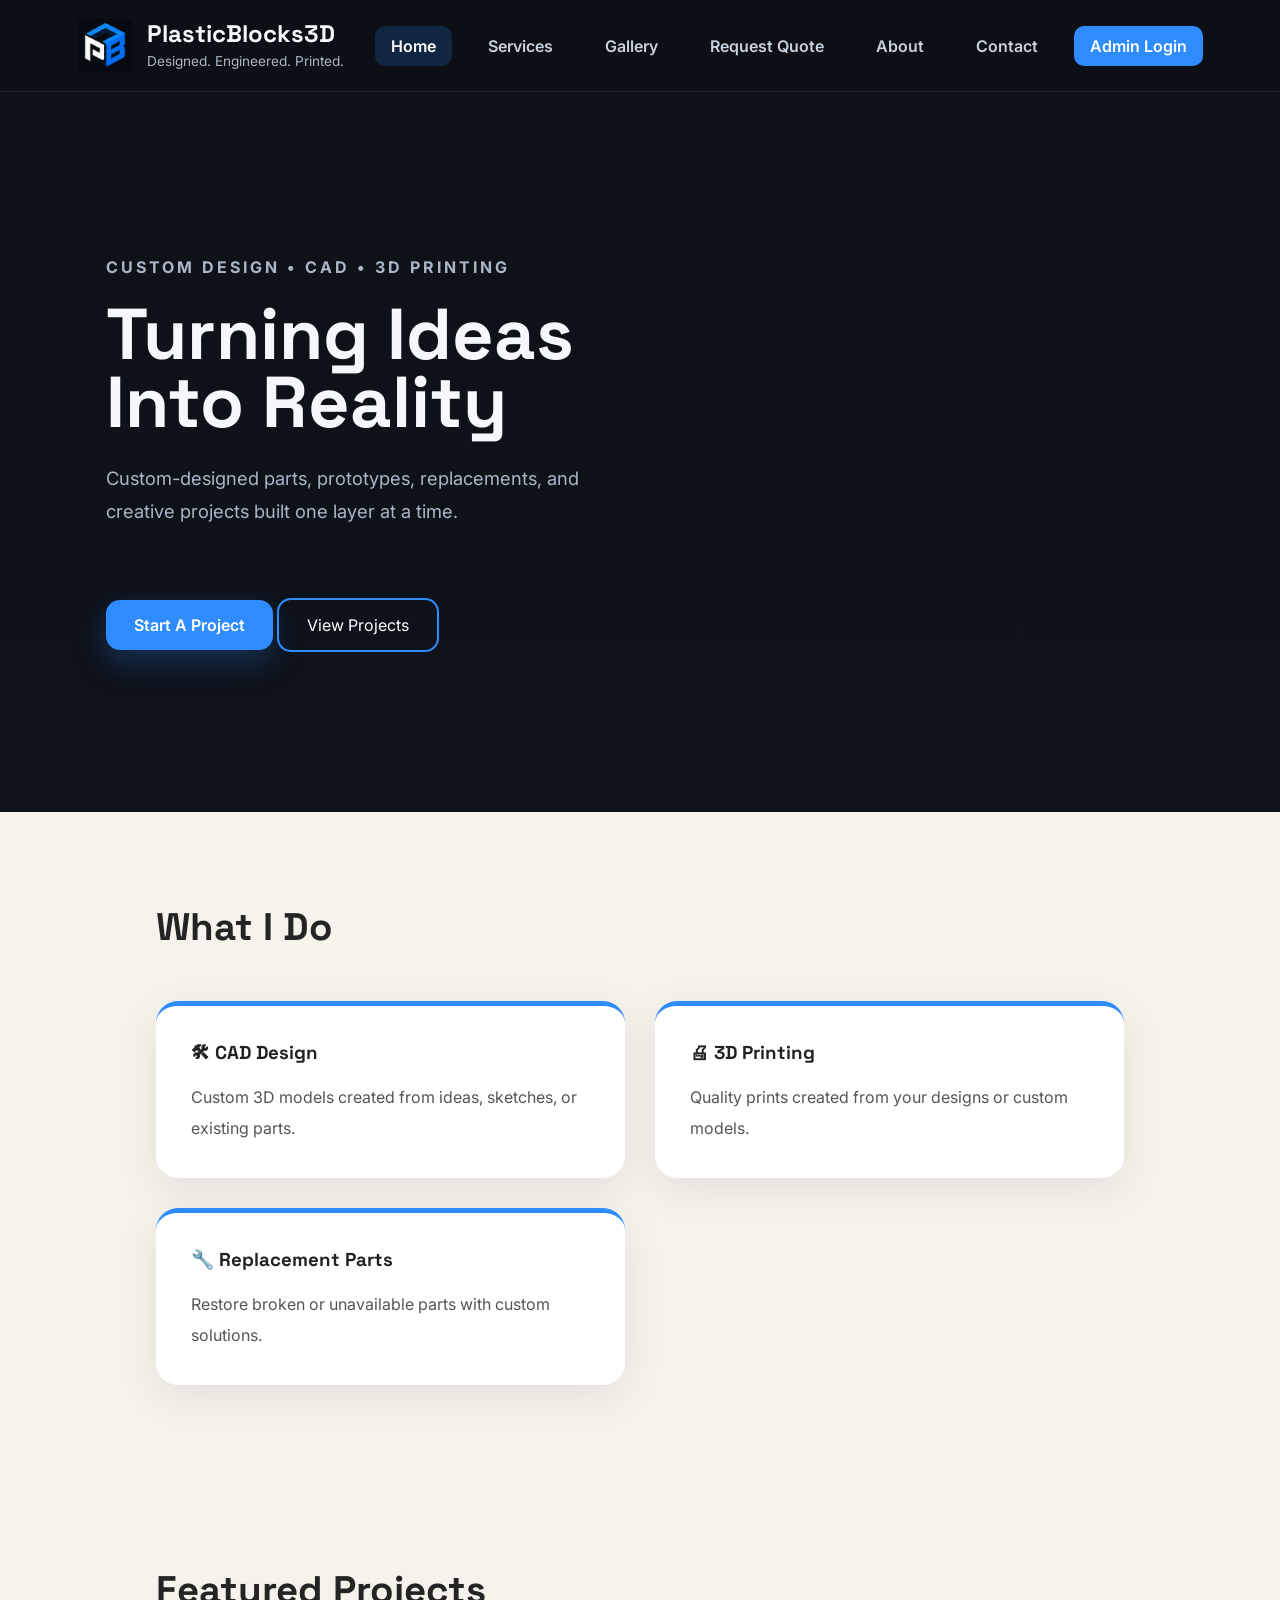
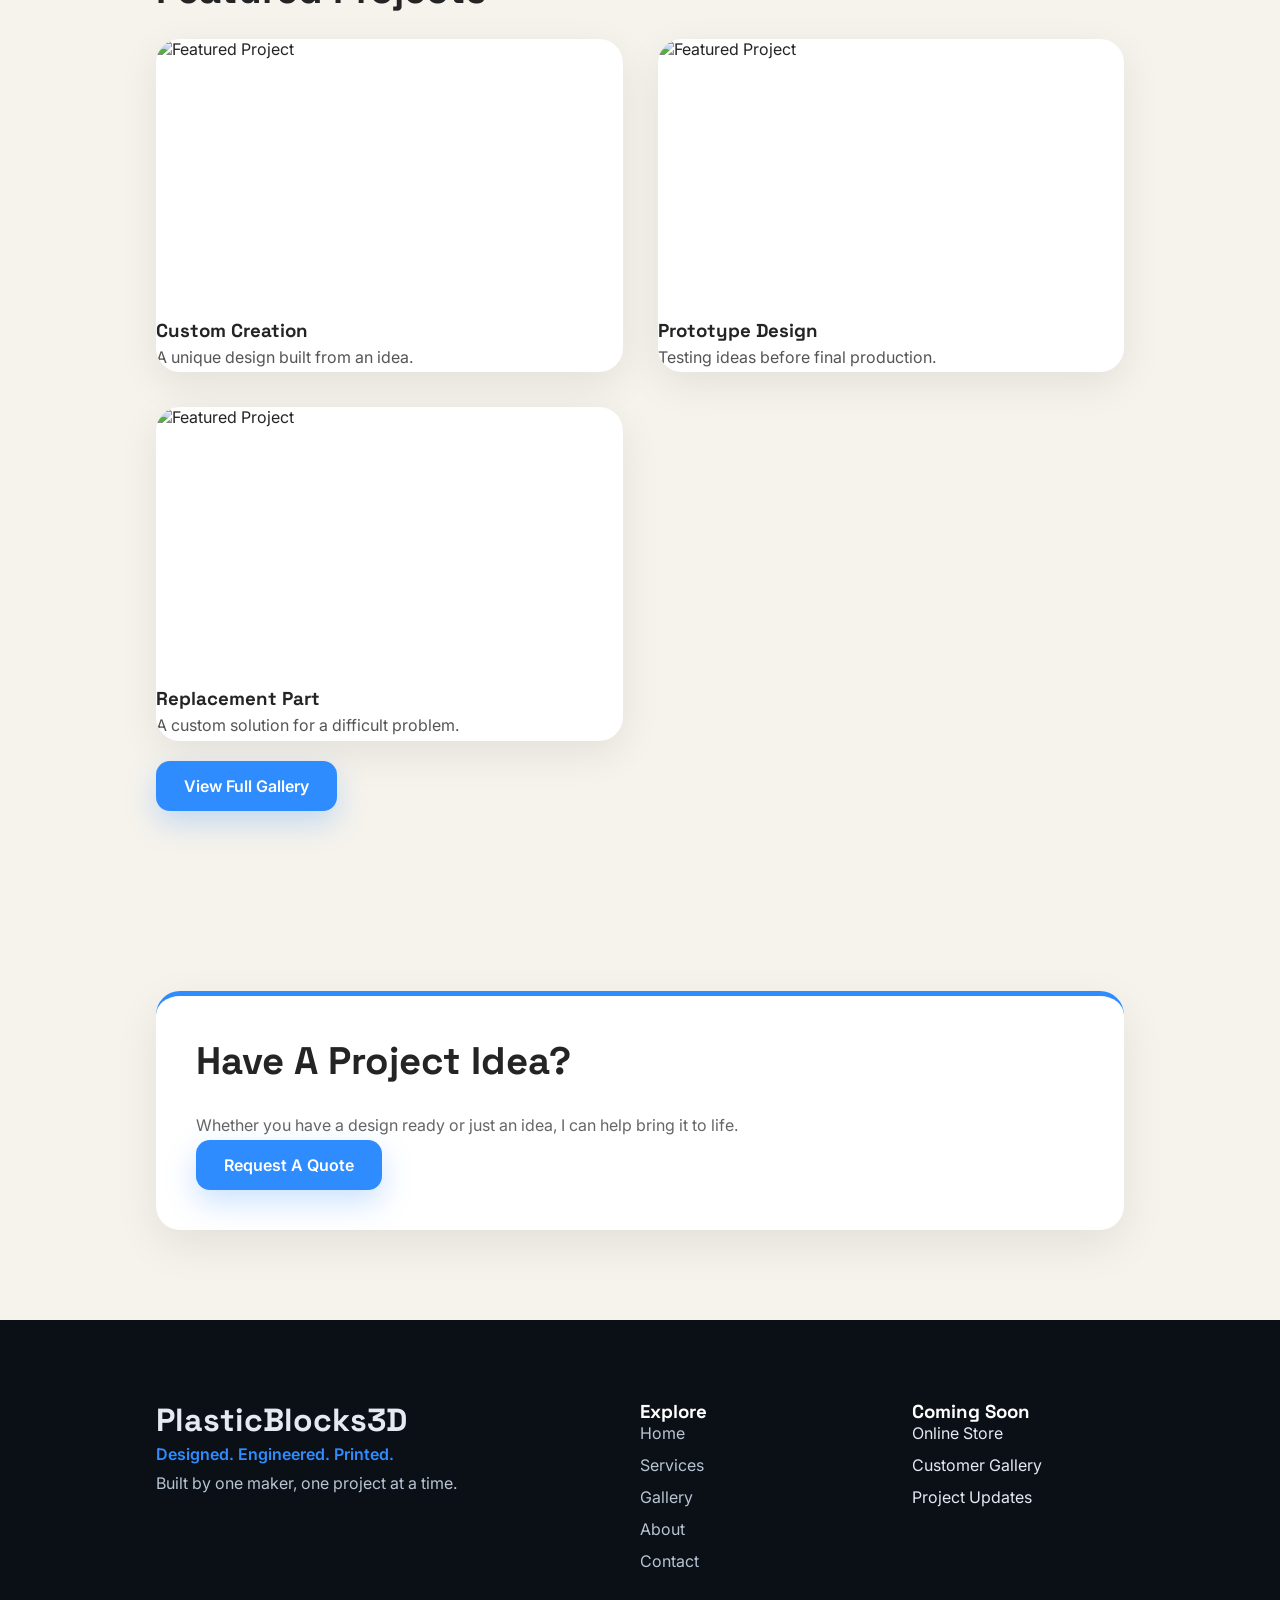
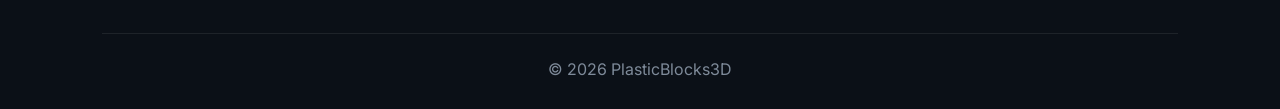
==== commit 68abad7b: "Complete Website Update" ====
--- a/index.html
+++ b/index.html
@@ -1,464 +1,637 @@
-<!doctype html>
-<html>
-  <head>
-    <meta charset="UTF-8" />
-    <meta name="viewport" content="width=device-width,initial-scale=1" />
-    <title>PlasticBlocks3D</title>
-    <link rel="preconnect" href="https://fonts.googleapis.com" />
-    <link rel="preconnect" href="https://fonts.gstatic.com" crossorigin />
-    <link
-      href="https://fonts.googleapis.com/css2?family=Inter:wght@300;400;600;700&family=Space+Grotesk:wght@500;700&display=swap"
-      rel="stylesheet"
-    />
-    <link rel="stylesheet" href="css/style.css" />
-  </head>
-  <body>
-    <header class="nav">
-      <div class="brand">
-        <a href="index.html" class="logo-link">
-
-    <img src="images/logos/logo.png" alt="PlasticBlocks3D Logo">
-
-</a>
-        <div>
-          <h2>PlasticBlocks3D</h2>
-          <p>Designed. Engineered. Printed.</p>
-        </div>
-      </div>
-      <button class="menu-toggle" aria-label="Open Menu">
-
-    <span></span>
-    <span></span>
-    <span></span>
-
-</button>  
-
-      <nav class="mobile-menu">
-
-    <a class="active" href="index.html">
-        Home
-    </a>
-
-    <a href="pages/services.html">
-        Services
-    </a>
-
-    <a href="pages/gallery.html">
-        Gallery
-    </a>
-
-    <a href="pages/quote.html">
-        Request Quote
-    </a>
-
-    <a href="pages/about.html">
-        About
-    </a>
-
-    <a href="pages/contact.html">
-        Contact
-    </a>
-
-    <a href="pages/login.html" class="admin-login-link">
-        Admin Login
-    </a>
+<!DOCTYPE html>
+<html lang="en">
+
+<head>
+
+<meta charset="UTF-8">
+<meta name="viewport" content="width=device-width, initial-scale=1.0">
+
+<title>PlasticBlocks3D | Custom 3D Design & Printing</title>
+
+<link rel="stylesheet" href="css/style.css">
+
+<link href="https://fonts.googleapis.com/css2?family=Inter:wght@400;500;600;700&family=Space+Grotesk:wght@400;600;700&display=swap" rel="stylesheet">
+
+</head>
+
+
+
+<body>
+
+
+
+<header class="nav">
+
+
+<div class="brand">
+
+
+<a href="index.html" class="logo-link">
+
+<img src="images/logos/logo.png" alt="PlasticBlocks3D Logo">
+
+</a>
+
+
+
+<div>
+
+<h2>
+PlasticBlocks3D
+</h2>
+
+
+<p>
+Designed. Engineered. Printed.
+</p>
+
+
+</div>
+
+
+</div>
+
+
+
+
+
+<button class="menu-toggle" aria-label="Open Menu">
+
+<span></span>
+<span></span>
+<span></span>
+
+</button>
+
+
+
+
+
+<nav class="mobile-menu">
+
+
+<a class="active" href="index.html">
+Home
+</a>
+
+
+<a href="pages/services.html">
+Services
+</a>
+
+
+<a href="pages/gallery.html">
+Gallery
+</a>
+
+
+<a href="pages/quote.html">
+Request Quote
+</a>
+
+
+<a href="pages/about.html">
+About
+</a>
+
+
+<a href="pages/contact.html">
+Contact
+</a>
+
+
+
+<a href="pages/login.html" class="admin-login-link">
+Admin Login
+</a>
+
+
 
 </nav>
-      <a class="cta">Let's Build Something</a>
-    </header>
-    <section class="hero">
-      <div>
-        <p class="eyebrow">SMALL WORKSHOP • CUSTOM CAD • 3D PRINTING</p>
-        <h1>Designed.<br />Engineered.<br />Printed.</h1>
-        <p>
-          I build custom projects, replacement parts, prototypes and unique
-          creations. Every project is personally designed, printed and inspected
-          by me.
-        </p>
-        <div class="buttons">
-          <a class="primary">Tell Me About Your Project</a
-          ><a class="secondary">See My Work</a>
-        </div>
-      </div>
-      <div class="hero-image">
-
-    <img src="images/hero/hero-image.jpg"
-         alt="Featured PlasticBlocks3D Project">
-
-</div>
-    </section>
-
-    <section class="maker">
-
-    <div class="maker-container">
-
-        <div class="maker-photo">
-
-            <div class="photo-placeholder">
-
-                Your Photo Here
-
-            </div>
-
-        </div>
-
-        <div class="maker-text">
-
-            <p class="section-label">
-                MEET THE MAKER
-            </p>
-
-            <h2>
-                Hi! I'm the person behind PlasticBlocks3D.
-            </h2>
-
-            <p>
-
-                What started as a hobby quickly became something I genuinely enjoy sharing with others.
-
-                Every custom project is designed, printed, inspected, and packaged by me.
-
-            </p>
-
-            <p>
-
-                I enjoy solving unusual design problems, creating one-of-a-kind projects,
-                and helping people bring ideas to life.
-
-            </p>
-
-            <ul>
-
-                <li>✔ You'll work directly with me.</li>
-
-                <li>✔ Every project is custom.</li>
-
-                <li>✔ Honest communication from start to finish.</li>
-
-            </ul>
-
-            <a href="pages/about.html" class="primary">
-
-                Learn More About Me
-
-            </a>
-
-        </div>
-
-    </div>
+
+
+</header>
+
+
+
+
+
+
+
+
+
+<section class="hero">
+
+
+<div class="container">
+
+
+
+<div class="hero-content">
+
+
+<p class="section-label">
+CUSTOM DESIGN • CAD • 3D PRINTING
+</p>
+
+
+
+<h1>
+Turning Ideas Into Reality
+</h1>
+
+
+
+<p class="intro-text">
+
+Custom-designed parts, prototypes, replacements,
+and creative projects built one layer at a time.
+
+</p>
+
+
+
+<div class="hero-buttons">
+
+
+<a href="pages/quote.html" class="primary">
+
+Start A Project
+
+</a>
+
+
+
+<a href="pages/gallery.html" class="secondary">
+
+View Projects
+
+</a>
+
+
+
+</div>
+
+
+
+</div>
+
+
+
+</div>
+
 
 </section>
 
-    <section class="intro">
-
-    <div class="container">
-
-        <p class="section-label">
-            WHAT WE CAN BUILD TOGETHER
-        </p>
-
-        <h2>
-            Every project starts with an idea.
-        </h2>
-
-        <p class="intro-text">
-
-            Whether you need a replacement part,
-            a custom design,
-            or something completely unique,
-            I'd love to help bring it to life.
-
-        </p>
-
-        <div class="cards">
-
-            <div class="card">
-
-                <h3>🧩 Replacement Parts</h3>
-
-                <p>
-                    Broken, missing, or impossible to find?
-                    I can often design and print a replacement.
-                </p>
-
-            </div>
-
-            <div class="card">
-
-                <h3>📐 CAD Design</h3>
-
-                <p>
-                    Have an idea but no 3D model?
-                    I can design one from scratch.
-                </p>
-
-            </div>
-
-            <div class="card">
-
-                <h3>🖨️ 3D Printing</h3>
-
-                <p>
-                    Already have an STL?
-                    I'll print it carefully using quality materials.
-                </p>
-
-            </div>
-
-            <div class="card">
-
-                <h3>💡 Custom Projects</h3>
-
-                <p>
-                    I enjoy creating one-of-a-kind projects that solve unique problems.
-                </p>
-
-            </div>
-
-        </div>
-
-    </div>
+
+
+
+
+
+
+
+
+<section class="page-content">
+
+
+<div class="container">
+
+
+
+<h2>
+What I Do
+</h2>
+
+
+
+<div class="service-grid">
+
+
+
+
+
+<div class="service-card">
+
+
+<h3>
+🛠 CAD Design
+</h3>
+
+
+<p>
+
+Custom 3D models created from ideas,
+sketches, or existing parts.
+
+</p>
+
+
+</div>
+
+
+
+
+
+
+
+<div class="service-card">
+
+
+<h3>
+🖨 3D Printing
+</h3>
+
+
+<p>
+
+Quality prints created from your designs
+or custom models.
+
+</p>
+
+
+</div>
+
+
+
+
+
+
+
+<div class="service-card">
+
+
+<h3>
+🔧 Replacement Parts
+</h3>
+
+
+<p>
+
+Restore broken or unavailable parts
+with custom solutions.
+
+</p>
+
+
+</div>
+
+
+
+</div>
+
+
+
+</div>
+
 
 </section>
 
-<section class="process">
-
-    <div class="container">
-
-        <p class="section-label">
-            HOW IT WORKS
-        </p>
-
-        <h2>
-            From idea to finished print.
-        </h2>
-
-        <p class="intro-text">
-
-            You don't need to know CAD or own a 3D printer.
-
-            If you have an idea, I'll help you through the rest.
-
-        </p>
-
-        <div class="process-grid">
-
-            <div class="step">
-
-                <div class="icon">💬</div>
-
-                <h3>Tell Me Your Idea</h3>
-
-                <p>
-
-                    Send me a message describing what you'd like to build.
-
-                </p>
-
-            </div>
-
-            <div class="step">
-
-                <div class="icon">📐</div>
-
-                <h3>I Design It</h3>
-
-                <p>
-
-                    If needed, I'll create a custom CAD model just for your project.
-
-                </p>
-
-            </div>
-
-            <div class="step">
-
-                <div class="icon">🖨️</div>
-
-                <h3>I Print It</h3>
-
-                <p>
-
-                    Every print is made with care and checked before shipping.
-
-                </p>
-
-            </div>
-
-            <div class="step">
-
-                <div class="icon">📦</div>
-
-                <h3>You Receive It</h3>
-
-                <p>
-
-                    Your finished project arrives ready to enjoy.
-
-                </p>
-
-            </div>
-
-        </div>
-
-    </div>
+
+
+
+
+
+
+
+
+<section class="page-content">
+
+
+<div class="container">
+
+
+
+<h2>
+Featured Projects
+</h2>
+
+
+
+
+<div class="gallery-grid">
+
+
+
+
+
+<div class="gallery-card">
+
+
+<img src="images/projects/project1.png"
+alt="Featured Project">
+
+
+<h3>
+Custom Creation
+</h3>
+
+
+<p>
+A unique design built from an idea.
+</p>
+
+
+</div>
+
+
+
+
+
+
+
+<div class="gallery-card">
+
+
+<img src="images/projects/project2.png"
+alt="Featured Project">
+
+
+<h3>
+Prototype Design
+</h3>
+
+
+<p>
+Testing ideas before final production.
+</p>
+
+
+</div>
+
+
+
+
+
+
+
+<div class="gallery-card">
+
+
+<img src="images/projects/project3.png"
+alt="Featured Project">
+
+
+<h3>
+Replacement Part
+</h3>
+
+
+<p>
+A custom solution for a difficult problem.
+</p>
+
+
+</div>
+
+
+
+
+
+
+</div>
+
+
+
+<br>
+
+
+<a href="pages/gallery.html" class="primary">
+
+View Full Gallery
+
+</a>
+
+
+
+</div>
+
 
 </section>
 
-<section class="projects">
-
-    <div class="container">
-
-        <p class="section-label">
-            FEATURED PROJECTS
-        </p>
-
-        <h2>
-            A few things I've enjoyed building.
-        </h2>
-
-        <p class="intro-text">
-            Every project is different, but they all start with an idea.
-            Here are a few examples of the kinds of things I enjoy creating.
-        </p>
-
-        <div class="project-grid">
-
-            <article class="project-card">
-
-                <div class="project-image">
-                    Flexible Mask Photo
-                </div>
-
-                <div class="project-content">
-
-                    <h3>Flexible Wearable Mask</h3>
-
-                    <p>
-                        Designed from scratch for a custom client using flexible TPU filament.
-                    </p>
-
-                </div>
-
-            </article>
-
-            <article class="project-card">
-
-                <div class="project-image">
-                    LEGO Train Project
-                </div>
-
-                <div class="project-content">
-
-                    <h3>LEGO Train Components</h3>
-
-                    <p>
-                        Custom replacement parts designed to work with official LEGO train systems.
-                    </p>
-
-                </div>
-
-            </article>
-
-            <article class="project-card">
-
-                <div class="project-image">
-                    Your Next Project?
-                </div>
-
-                <div class="project-content">
-
-                    <h3>Maybe Yours Is Next</h3>
-
-                    <p>
-                        Every custom project begins with a conversation.
-                    </p>
-
-                </div>
-
-            </article>
-
-        </div>
-
-    </div>
+
+
+
+
+
+
+
+
+<section class="page-content">
+
+
+<div class="container">
+
+
+<div class="quote-choice-card">
+
+
+<h2>
+Have A Project Idea?
+</h2>
+
+
+<p>
+
+Whether you have a design ready or just an idea,
+I can help bring it to life.
+
+</p>
+
+
+
+<a href="pages/quote.html" class="primary">
+
+Request A Quote
+
+</a>
+
+
+
+</div>
+
+
+
+</div>
+
 
 </section>
 
+
+
+
+
+
+
+
+
 <footer class="footer">
 
-    <div class="container footer-grid">
-
-        <div class="footer-brand">
-
-            <h2>PlasticBlocks3D</h2>
-
-            <p class="footer-tagline">
-                Designed. Engineered. Printed.
-            </p>
-
-            <p class="footer-text">
-                Built by one maker,
-                one project at a time.
-            </p>
-
-        </div>
-
-        <div>
-
-            <h3>Explore</h3>
-
-            <ul class="footer-links">
-
-                <li><a href="#">Home</a></li>
-
-                <li><a href="#">Services</a></li>
-
-                <li><a href="#">Gallery</a></li>
-
-                <li><a href="#">About</a></li>
-
-                <li><a href="#">Contact</a></li>
-
-            </ul>
-
-        </div>
-
-        <div>
-
-            <h3>Coming Soon</h3>
-
-            <ul class="footer-links">
-
-                <li>Online Quote Requests</li>
-
-                <li>Customer Project Updates</li>
-
-                <li>STL Uploads</li>
-
-                <li>Secure Messaging</li>
-
-            </ul>
-
-        </div>
-
-    </div>
-
-    <div class="admin-login">
-
-    <a href="pages/login.html">
-        Admin Login
-    </a>
-
-</div>
-
-    <div class="copyright">
-
-        © 2026 PlasticBlocks3D
-
-    </div>
+
+<div class="container footer-grid">
+
+
+
+
+
+<div>
+
+
+<h2>
+PlasticBlocks3D
+</h2>
+
+
+<p class="footer-tagline">
+
+Designed. Engineered. Printed.
+
+</p>
+
+
+<p class="footer-text">
+
+Built by one maker,
+one project at a time.
+
+</p>
+
+
+</div>
+
+
+
+
+
+
+
+<div>
+
+
+<h3>
+Explore
+</h3>
+
+
+<ul class="footer-links">
+
+
+<li>
+<a href="index.html">
+Home
+</a>
+</li>
+
+
+<li>
+<a href="pages/services.html">
+Services
+</a>
+</li>
+
+
+<li>
+<a href="pages/gallery.html">
+Gallery
+</a>
+</li>
+
+
+<li>
+<a href="pages/about.html">
+About
+</a>
+</li>
+
+
+<li>
+<a href="pages/contact.html">
+Contact
+</a>
+</li>
+
+
+</ul>
+
+
+</div>
+
+
+
+
+
+
+
+<div>
+
+
+<h3>
+Coming Soon
+</h3>
+
+
+<ul class="footer-links">
+
+
+<li>
+Online Store
+</li>
+
+
+<li>
+Customer Gallery
+</li>
+
+
+<li>
+Project Updates
+</li>
+
+
+</ul>
+
+
+</div>
+
+
+
+
+
+
+</div>
+
+
+
+
+
+<div class="copyright">
+
+© 2026 PlasticBlocks3D
+
+</div>
+
+
 
 </footer>
 
-    <script src="js/script.js"></script>
-  </body>
-</html>
+
+
+
+
+
+
+
+
+<script src="https://cdn.jsdelivr.net/npm/@supabase/supabase-js@2"></script>
+
+<script src="js/supabase.js"></script>
+
+<script src="js/tracking.js"></script>
+
+<script src="js/script.js"></script>
+
+
+
+</body>
+
+</html>
--- a/css/style.css
+++ b/css/style.css
@@ -1,21 +1,188 @@
+/* =========================================================
+   PLASTICBLOCKS3D WEBSITE CSS
+   Refined Version
+========================================================= */
+
+
+/* =========================================================
+   VARIABLES
+========================================================= */
+
+
 :root {
-  --bg: #0d1117;
-  --card: #171c24;
-  --accent: #2f8cff;
-  --text: #f5f7fa;
-  --muted: #aab7c8;
-}
+
+    --bg: #0d1117;
+
+    --card: #171c24;
+
+    --card-hover: #202733;
+
+    --accent: #2f8cff;
+
+    --accent-light: #4b9eff;
+
+    --text: #f5f7fa;
+
+    --muted: #aab7c8;
+
+    --cream: #f6f3ec;
+
+    --dark-card: #1a2230;
+
+    --border:
+    rgba(255,255,255,.08);
+
+}
+
+
+
+
+
+/* =========================================================
+   RESET
+========================================================= */
+
+
 * {
-  margin: 0;
-  padding: 0;
-  box-sizing: border-box;
-}
+
+    margin:0;
+
+    padding:0;
+
+    box-sizing:border-box;
+
+}
+
+
+
+html {
+
+    scroll-behavior:smooth;
+
+}
+
+
+
 body {
-  font-family: Inter, sans-serif;
-  background: linear-gradient(#0d1117, #111827);
-  color: var(--text);
-}
-.nav{
+
+    font-family:
+
+    "Inter",
+
+    sans-serif;
+
+
+    background:
+
+    linear-gradient(
+        #0d1117,
+        #111827
+    );
+
+
+    color:var(--text);
+
+}
+
+
+
+img {
+
+    max-width:100%;
+
+    display:block;
+
+}
+
+
+
+a {
+
+    text-decoration:none;
+
+    color:inherit;
+
+}
+
+
+
+button {
+
+    font-family:inherit;
+
+}
+
+
+
+
+
+/* =========================================================
+   TYPOGRAPHY
+========================================================= */
+
+
+h1,
+h2,
+h3 {
+
+    font-family:
+
+    "Space Grotesk",
+
+    sans-serif;
+
+}
+
+
+
+p {
+
+    line-height:1.8;
+
+}
+
+
+
+
+
+.container {
+
+    max-width:1300px;
+
+    width:90%;
+
+    margin:auto;
+
+}
+
+
+
+
+
+.section-label {
+
+    color:var(--accent);
+
+    font-weight:700;
+
+    letter-spacing:3px;
+
+    text-transform:uppercase;
+
+    margin-bottom:18px;
+
+}
+
+
+
+
+
+/* =========================================================
+   NAVIGATION
+========================================================= */
+
+
+.nav {
 
     position:sticky;
 
@@ -23,55 +190,99 @@
 
     z-index:1000;
 
+
     display:flex;
 
     justify-content:space-between;
 
     align-items:center;
 
+
     padding:18px 6%;
 
-    background:rgba(13,17,23,.82);
+
+    background:
+
+    rgba(13,17,23,.82);
+
 
     backdrop-filter:blur(16px);
 
-    border-bottom:1px solid rgba(255,255,255,.08);
-
-    transition:.3s ease;
-
-}
+
+    border-bottom:
+
+    1px solid var(--border);
+
+}
+
+
+
+
+
 .brand {
-  display: flex;
-  gap: 15px;
-  align-items: center;
-}
-.cube {
-  width: 50px;
-  height: 50px;
-  border-radius: 12px;
-  background: var(--accent);
-  display: flex;
-  align-items: center;
-  justify-content: center;
-  font-weight: 700;
-}
+
+    display:flex;
+
+    align-items:center;
+
+    gap:15px;
+
+}
+
+
+
 .brand h2 {
-  font-family: "Space Grotesk";
-}
+
+    font-family:
+
+    "Space Grotesk";
+
+}
+
+
+
 .brand p {
-  color: var(--muted);
-  font-size: 0.85rem;
-}
-nav {
-  display: flex;
-  gap: 20px;
-}
-nav a{
+
+    color:var(--muted);
+
+    font-size:.85rem;
+
+}
+
+
+
+
+
+.logo-link img {
+
+    width:55px;
+
+    height:55px;
+
+    object-fit:contain;
+
+}
+
+
+
+
+
+.mobile-menu {
+
+    display:flex;
+
+    align-items:center;
+
+    gap:20px;
+
+}
+
+
+
+.mobile-menu a {
 
     color:#C7D2E0;
 
-    text-decoration:none;
-
     font-weight:600;
 
     padding:10px 16px;
@@ -82,1913 +293,2508 @@
 
 }
 
-nav a:hover,
-nav a.active{
+
+
+.mobile-menu a:hover,
+.mobile-menu a.active {
 
     color:white;
 
-    background:rgba(47,140,255,.18);
-
-}
+    background:
+
+    rgba(47,140,255,.18);
+
+}
+
+
+
+
+
+.admin-login-link {
+
+    background:var(--accent);
+
+    color:white !important;
+
+}
+
+
+
+
+
+/* =========================================================
+   MOBILE MENU BUTTON
+========================================================= */
+
+
+.menu-toggle {
+
+    display:none;
+
+    background:none;
+
+    border:none;
+
+    cursor:pointer;
+
+}
+
+
+
+.menu-toggle span {
+
+    display:block;
+
+    width:30px;
+
+    height:3px;
+
+    margin:6px;
+
+    background:white;
+
+    border-radius:10px;
+
+    transition:.3s;
+
+}
+
+
+
+
+
+/* =========================================================
+   BUTTONS
+========================================================= */
+
+
 .cta,
-.primary,
+.primary {
+
+
+    display:inline-flex;
+
+
+    align-items:center;
+
+
+    justify-content:center;
+
+
+    background:var(--accent);
+
+
+    color:white;
+
+
+    padding:15px 28px;
+
+
+    border-radius:14px;
+
+
+    font-weight:600;
+
+
+    border:none;
+
+
+    cursor:pointer;
+
+
+    transition:
+
+    transform .25s ease,
+
+    box-shadow .25s ease,
+
+    background .25s ease;
+
+
+
+    box-shadow:
+
+    0 12px 30px rgba(47,140,255,.25);
+
+
+}
+
+
+
+.cta:hover,
+.primary:hover {
+
+
+    transform:translateY(-3px);
+
+
+    background:var(--accent-light);
+
+
+    box-shadow:
+
+    0 20px 45px rgba(47,140,255,.35);
+
+
+}
+
+
+
+
+
 .secondary {
-  text-decoration: none;
-  padding: 14px 20px;
-  border-radius: 12px;
-}
-.cta,
-.primary{
+
 
     display:inline-flex;
 
+
     align-items:center;
 
+
     justify-content:center;
 
-    background:#2F8CFF;
+
+    padding:15px 28px;
+
+
+    border-radius:14px;
+
+
+    border:
+
+    2px solid var(--accent);
+
 
     color:white;
 
-    text-decoration:none;
-
-    padding:15px 28px;
-
-    border-radius:14px;
+
+    transition:.25s ease;
+
+
+}
+
+
+
+.secondary:hover {
+
+
+    background:var(--accent);
+
+
+    transform:translateY(-3px);
+
+
+}
+
+
+
+
+
+button:disabled {
+
+    opacity:.6;
+
+    cursor:not-allowed;
+
+}
+
+/* =========================================================
+   HERO SECTION
+========================================================= */
+
+
+.hero {
+
+    display:grid;
+
+    grid-template-columns:
+
+    1.1fr .9fr;
+
+
+    gap:50px;
+
+
+    align-items:center;
+
+
+    padding:80px 6%;
+
+
+    min-height:80vh;
+
+}
+
+
+
+.hero h1 {
+
+
+    font-family:
+
+    "Space Grotesk";
+
+
+    font-size:4.5rem;
+
+
+    line-height:.95;
+
+
+    margin-bottom:25px;
+
+
+}
+
+
+
+.hero p {
+
+
+    color:var(--muted);
+
+
+}
+
+
+
+.eyebrow {
+
+
+    color:#7db8ff;
+
+
+    letter-spacing:.15em;
+
+
+    margin-bottom:20px;
+
+
+}
+
+
+
+.buttons {
+
+
+    display:flex;
+
+
+    gap:16px;
+
+
+    margin-top:30px;
+
+
+}
+
+
+
+
+.hero-image {
+
+
+    display:flex;
+
+
+    justify-content:center;
+
+
+}
+
+
+
+.hero-image img {
+
+
+    width:100%;
+
+
+    max-width:520px;
+
+
+    border-radius:24px;
+
+
+    box-shadow:
+
+
+    0 30px 80px rgba(0,0,0,.35);
+
+
+    transition:.4s;
+
+
+}
+
+
+
+.hero-image img:hover {
+
+
+    transform:
+
+    translateY(-8px)
+
+    scale(1.02);
+
+
+}
+
+
+
+
+
+.placeholder {
+
+
+    height:460px;
+
+
+    width:100%;
+
+
+    border-radius:28px;
+
+
+    background:
+
+
+    linear-gradient(
+
+    135deg,
+
+    #1d2735,
+
+    #111827
+
+    );
+
+
+    border:
+
+    1px solid var(--border);
+
+
+    display:flex;
+
+
+    align-items:center;
+
+
+    justify-content:center;
+
+
+    color:#6faeff;
+
+
+    font-family:
+
+    "Space Grotesk";
+
+
+    font-size:1.4rem;
+
+
+}
+
+
+
+
+
+/* =========================================================
+   CREAM CONTENT SECTIONS
+========================================================= */
+
+
+.intro,
+.projects {
+
+
+    background:var(--cream);
+
+
+    color:#222;
+
+
+    padding:120px 8%;
+
+
+}
+
+
+
+.intro h2,
+.projects h2 {
+
+
+    font-family:
+
+    "Space Grotesk";
+
+
+    font-size:3rem;
+
+
+    margin-bottom:20px;
+
+
+}
+
+
+
+.intro-text {
+
+
+    color:#555;
+
+
+    max-width:720px;
+
+
+    margin-bottom:70px;
+
+
+    font-size:1.15rem;
+
+
+}
+
+
+
+
+
+/* =========================================================
+   GENERAL CARD SYSTEM
+========================================================= */
+
+
+.cards {
+
+
+    display:grid;
+
+
+    grid-template-columns:
+
+    repeat(2,1fr);
+
+
+    gap:30px;
+
+
+}
+
+
+
+.card {
+
+
+    background:white;
+
+
+    padding:35px;
+
+
+    border-radius:22px;
+
+
+    box-shadow:
+
+
+    0 12px 40px rgba(0,0,0,.08);
+
+
+    border-top:
+
+    5px solid var(--accent);
+
+
+    transition:.35s;
+
+
+}
+
+
+
+.card:hover {
+
+
+    transform:
+
+    translateY(-8px);
+
+
+}
+
+
+
+
+
+.card h3 {
+
+
+    font-family:
+
+    "Space Grotesk";
+
+
+    margin-bottom:15px;
+
+
+}
+
+
+
+.card p {
+
+
+    color:#666;
+
+
+}
+
+
+
+
+
+/* =========================================================
+   SERVICES
+========================================================= */
+
+
+.service-grid {
+
+
+    display:grid;
+
+
+    grid-template-columns:
+
+    repeat(2,1fr);
+
+
+    gap:30px;
+
+
+    margin-top:50px;
+
+
+}
+
+
+
+.service-card {
+
+
+    background:white;
+
+
+    color:#222;
+
+
+    padding:35px;
+
+
+    border-radius:22px;
+
+
+    box-shadow:
+
+
+    0 12px 40px rgba(0,0,0,.08);
+
+
+    border-top:
+
+    5px solid var(--accent);
+
+
+    transition:.3s;
+
+
+}
+
+
+
+.service-card:hover {
+
+
+    transform:
+
+    translateY(-8px);
+
+
+}
+
+
+
+.service-card h3 {
+
+
+    font-family:
+
+    "Space Grotesk";
+
+
+    margin-bottom:18px;
+
+
+}
+
+
+
+.service-card p {
+
+
+    color:#666;
+
+
+}
+
+
+
+
+
+/* =========================================================
+   MAKER SECTION
+========================================================= */
+
+
+.maker {
+
+
+    background:#111827;
+
+
+    padding:120px 8%;
+
+
+}
+
+
+
+.maker-container {
+
+
+    max-width:1300px;
+
+
+    margin:auto;
+
+
+    display:grid;
+
+
+    grid-template-columns:
+
+    1fr 1.2fr;
+
+
+    gap:70px;
+
+
+    align-items:center;
+
+
+}
+
+
+
+.photo-placeholder {
+
+
+    width:100%;
+
+
+    max-width:420px;
+
+
+    height:420px;
+
+
+    border-radius:24px;
+
+
+    border:
+
+    3px dashed var(--accent);
+
+
+    display:flex;
+
+
+    align-items:center;
+
+
+    justify-content:center;
+
+
+    color:#9fb3c8;
+
+
+    background:#1A2230;
+
+
+}
+
+
+
+.maker-text h2 {
+
+
+    font-size:3rem;
+
+
+}
+
+
+
+.maker-text p {
+
+
+    color:#C6D0DD;
+
+
+}
+
+
+
+
+
+/* =========================================================
+   PROCESS SECTION
+========================================================= */
+
+
+.process {
+
+
+    background:#111827;
+
+
+    padding:120px 8%;
+
+
+}
+
+
+
+.process-grid {
+
+
+    display:grid;
+
+
+    grid-template-columns:
+
+    repeat(4,1fr);
+
+
+    gap:30px;
+
+
+    margin-top:70px;
+
+
+}
+
+
+
+.step {
+
+
+    background:#1A2230;
+
+
+    padding:35px;
+
+
+    border-radius:22px;
+
+
+    text-align:center;
+
+
+    border-top:
+
+    5px solid var(--accent);
+
+
+    transition:.3s;
+
+
+}
+
+
+
+.step:hover {
+
+
+    transform:
+
+    translateY(-8px);
+
+
+}
+
+
+
+.icon {
+
+
+    font-size:3rem;
+
+
+}
+
+
+
+
+
+/* =========================================================
+   FEATURED PROJECTS
+========================================================= */
+
+
+.project-grid {
+
+
+    display:grid;
+
+
+    grid-template-columns:
+
+    repeat(3,1fr);
+
+
+    gap:35px;
+
+
+    margin-top:70px;
+
+
+}
+
+
+
+.project-card {
+
+
+    background:white;
+
+
+    color:#222;
+
+
+    border-radius:24px;
+
+
+    overflow:hidden;
+
+
+    box-shadow:
+
+
+    0 15px 45px rgba(0,0,0,.08);
+
+
+    transition:.35s;
+
+
+}
+
+
+
+.project-card:hover {
+
+
+    transform:
+
+    translateY(-10px);
+
+
+}
+
+
+
+.project-image {
+
+
+    height:260px;
+
+
+    background:#D9D9D9;
+
+
+    display:flex;
+
+
+    justify-content:center;
+
+
+    align-items:center;
+
+
+    color:#666;
+
+
+}
+
+
+
+.project-content {
+
+
+    padding:30px;
+
+
+}
+
+
+
+.project-content p {
+
+
+    color:#666;
+
+
+}
+
+
+
+
+
+/* =========================================================
+   FOOTER
+========================================================= */
+
+
+.footer {
+
+
+    background:#0B1017;
+
+
+    color:#E5EAF2;
+
+
+    padding:80px 8% 30px;
+
+
+}
+
+
+
+.footer-grid {
+
+
+    display:grid;
+
+
+    grid-template-columns:
+
+    2fr 1fr 1fr;
+
+
+    gap:60px;
+
+
+}
+
+
+
+.footer h2 {
+
+
+    font-size:2rem;
+
+
+}
+
+
+
+.footer h3 {
+
+
+    color:white;
+
+
+}
+
+
+
+.footer-tagline {
+
+
+    color:var(--accent);
+
 
     font-weight:600;
 
-    transition:
-        transform .25s ease,
-        box-shadow .25s ease,
-        background .25s ease;
+
+}
+
+
+
+.footer-text {
+
+
+    color:#B8C4D3;
+
+
+}
+
+
+
+.footer-links {
+
+
+    list-style:none;
+
+
+    padding:0;
+
+
+}
+
+
+
+.footer-links li {
+
+
+    margin-bottom:12px;
+
+
+}
+
+
+
+.footer-links a {
+
+
+    color:#B8C4D3;
+
+
+    transition:.25s;
+
+
+}
+
+
+
+.footer-links a:hover {
+
+
+    color:white;
+
+
+    padding-left:6px;
+
+
+}
+
+
+
+.copyright {
+
+
+    border-top:
+
+    1px solid rgba(255,255,255,.08);
+
+
+    margin-top:50px;
+
+
+    padding-top:25px;
+
+
+    text-align:center;
+
+
+    color:#7E8A99;
+
+
+}
+
+/* =========================================================
+   INTERIOR PAGE HEADER
+========================================================= */
+
+
+.page-header {
+
+
+    background:
+
+    linear-gradient(
+
+    180deg,
+
+    #111827,
+
+    #0D1117
+
+    );
+
+
+    color:white;
+
+
+    padding:
+
+    120px 8% 90px;
+
+
+}
+
+
+
+.page-header h1 {
+
+
+    font-family:
+
+    "Space Grotesk";
+
+
+    font-size:
+
+    4rem;
+
+
+    line-height:
+
+    1.05;
+
+
+    margin:
+
+    20px 0;
+
+
+}
+
+
+
+.page-header .intro-text {
+
+
+    color:#D7E3F3;
+
+
+    max-width:700px;
+
+
+}
+
+
+
+
+
+/* =========================================================
+   INTERIOR PAGE CONTENT
+========================================================= */
+
+
+.page-content {
+
+
+    background:
+
+    #F6F3EC;
+
+
+    color:#242424;
+
+
+    padding:
+
+    90px 8%;
+
+
+}
+
+
+
+.page-content h2 {
+
+
+    font-family:
+
+    "Space Grotesk";
+
+
+    font-size:
+
+    2.4rem;
+
+
+    margin-bottom:25px;
+
+
+}
+
+
+
+.page-content p {
+
+
+    color:#555;
+
+
+    line-height:1.9;
+
+
+}
+
+
+
+
+
+/* =========================================================
+   ABOUT PAGE
+========================================================= */
+
+
+.about-grid {
+
+
+    display:grid;
+
+
+    grid-template-columns:
+
+    repeat(3,1fr);
+
+
+    gap:30px;
+
+
+}
+
+
+
+.about-card {
+
+
+    background:white;
+
+
+    padding:35px;
+
+
+    border-radius:22px;
+
 
     box-shadow:
-        0 12px 30px rgba(47,140,255,.25);
-
-}
-.cta:hover,
-.primary:hover{
-
-    transform:translateY(-3px);
-
-    background:#4B9EFF;
+
+    0 12px 40px rgba(0,0,0,.08);
+
+
+}
+
+
+
+.about-card h2 {
+
+
+    font-size:
+
+    1.8rem;
+
+
+}
+
+
+
+.about-card p {
+
+
+    color:#666;
+
+
+}
+
+
+
+
+
+/* =========================================================
+   CONTACT PAGE
+========================================================= */
+
+
+.contact-grid {
+
+
+    display:grid;
+
+
+    grid-template-columns:
+
+    repeat(3,1fr);
+
+
+    gap:30px;
+
+
+}
+
+
+
+.contact-card {
+
+
+    background:white;
+
+
+    padding:35px;
+
+
+    border-radius:22px;
+
 
     box-shadow:
-        0 20px 45px rgba(47,140,255,.35);
-
-}
-.secondary{
-
-    display:inline-flex;
-
-    align-items:center;
-
-    justify-content:center;
-
-    border:2px solid #2F8CFF;
+
+    0 12px 40px rgba(0,0,0,.08);
+
+
+}
+
+
+
+.contact-card h2 {
+
+
+    margin-bottom:20px;
+
+
+}
+
+
+
+.contact-card a {
+
+
+    color:#2F8CFF;
+
+
+    font-weight:600;
+
+
+}
+
+
+
+
+
+/* =========================================================
+   GALLERY PAGE
+========================================================= */
+
+
+.gallery-grid {
+
+
+    display:grid;
+
+
+    grid-template-columns:
+
+    repeat(2,1fr);
+
+
+    gap:35px;
+
+
+}
+
+
+
+.gallery-card {
+
+
+    background:white;
+
+
+    border-radius:24px;
+
+
+    overflow:hidden;
+
+
+    box-shadow:
+
+    0 12px 40px rgba(0,0,0,.08);
+
+
+    transition:.35s;
+
+
+}
+
+
+
+.gallery-card:hover {
+
+
+    transform:
+
+    translateY(-8px);
+
+
+}
+
+
+
+.gallery-card img {
+
+
+    width:100%;
+
+
+    height:280px;
+
+
+    object-fit:cover;
+
+
+}
+
+
+
+.gallery-content {
+
+
+    padding:30px;
+
+
+}
+
+
+
+.gallery-content h3 {
+
+
+    font-family:
+
+    "Space Grotesk";
+
+
+}
+
+
+
+.gallery-content p {
+
+
+    color:#666;
+
+
+}
+
+
+
+
+
+/* =========================================================
+   QUOTE PAGE
+========================================================= */
+
+
+.quote-choice-grid {
+
+
+    display:grid;
+
+
+    grid-template-columns:
+
+    repeat(2,1fr);
+
+
+    gap:35px;
+
+
+    margin:
+
+    50px 0 80px;
+
+
+}
+
+
+
+.quote-choice-card {
+
+
+    background:white;
+
+
+    padding:40px;
+
+
+    border-radius:24px;
+
+
+    box-shadow:
+
+    0 15px 45px rgba(0,0,0,.08);
+
+
+    border-top:
+
+    5px solid var(--accent);
+
+
+}
+
+
+
+.quote-choice-card h3 {
+
+
+    font-size:
+
+    1.5rem;
+
+
+    margin-bottom:20px;
+
+
+}
+
+
+
+.quote-choice-card p {
+
+
+    color:#666;
+
+
+}
+
+
+
+
+
+.quote-section {
+
+
+    background:#111827;
+
 
     color:white;
 
-    background:transparent;
-
-    text-decoration:none;
-
-    padding:15px 28px;
-
-    border-radius:14px;
-
-    transition:
-        background .25s ease,
-        transform .25s ease,
-        color .25s ease;
-
-}
-.secondary:hover{
-
-    background:#2F8CFF;
-
-    transform:translateY(-3px);
-
-}
-.hero {
-  display: grid;
-  grid-template-columns: 1.1fr 0.9fr;
-  gap: 50px;
-  align-items: center;
-  padding: 80px 6%;
-  min-height: 80vh;
-}
-.eyebrow {
-  color: #7db8ff;
-  letter-spacing: 0.15em;
-  margin-bottom: 20px;
-}
-.hero h1 {
-  font-family: "Space Grotesk";
-  font-size: 4.5rem;
-  line-height: 0.95;
-  margin-bottom: 25px;
-}
-.hero p {
-  color: var(--muted);
-  line-height: 1.8;
-}
-.buttons {
-  display: flex;
-  gap: 16px;
-  margin-top: 30px;
-}
-.placeholder{
-
-height:460px;
-
-border-radius:28px;
-
-background:
-linear-gradient(
-135deg,
-#1d2735,
-#111827
-);
-
-border:1px solid rgba(255,255,255,.08);
-
-display:flex;
-
-align-items:center;
-
-justify-content:center;
-
-font-family:"Space Grotesk";
-
-font-size:1.4rem;
-
-color:#6faeff;
-
-box-shadow:
-
-0 35px 80px rgba(0,0,0,.35),
-
-0 0 80px rgba(47,140,255,.12);
-
-overflow:hidden;
-
-position:relative;
-
-}
-
-.placeholder::before{
-
-content:"";
-
-position:absolute;
-
-inset:0;
-
-background:
-
-linear-gradient(
-
-90deg,
-
-transparent,
-
-rgba(255,255,255,.05),
-
-transparent
-
-);
-
-transform:translateX(-100%);
-
-animation:shine 6s infinite;
-
-}
-
-@keyframes shine{
-
-100%{
-
-transform:translateX(100%);
-
-}
-
-}
-.intro {
-  background: #f4f1e8;
-  color: #222;
-  padding: 80px 6%;
-}
-.intro h2 {
-  font-family: "Space Grotesk";
-  margin-bottom: 20px;
-}
-/* ==========================================
-   MOBILE HEADER FIX
-========================================== */
+
+    padding:50px;
+
+
+    border-radius:28px;
+
+
+    margin-top:50px;
+
+
+}
+
+
+
+.quote-section h2 {
+
+
+    color:white;
+
+
+}
+
+
+
+
+
+/* =========================================================
+   FORMS
+========================================================= */
+
+
+.quote-form {
+
+
+    max-width:750px;
+
+
+    display:flex;
+
+
+    flex-direction:column;
+
+
+    gap:15px;
+
+
+}
+
+
+
+.quote-form label {
+
+
+    color:white;
+
+
+    font-weight:600;
+
+
+    margin-top:10px;
+
+
+}
+
+
+
+.quote-form input,
+.quote-form textarea,
+.quote-form select {
+
+
+    width:100%;
+
+
+    padding:16px;
+
+
+    border-radius:12px;
+
+
+    border:none;
+
+
+    font-family:
+
+    "Inter";
+
+
+    font-size:
+
+    1rem;
+
+
+}
+
+
+
+.quote-form textarea {
+
+
+    resize:vertical;
+
+
+}
+
+
+
+.quote-form input:focus,
+.quote-form textarea:focus,
+.quote-form select:focus {
+
+
+    outline:
+
+    3px solid rgba(47,140,255,.35);
+
+
+}
+
+
+
+
+
+/* =========================================================
+   FILE UPLOAD
+========================================================= */
+
+
+input[type="file"] {
+
+
+    background:white;
+
+
+    padding:12px;
+
+
+}
+
+
+
+
+
+/* =========================================================
+   LOGIN PAGE
+========================================================= */
+
+
+.login-container {
+
+
+    max-width:500px;
+
+
+    margin:auto;
+
+
+}
+
+
+
+.login-card {
+
+
+    background:white;
+
+
+    padding:45px;
+
+
+    border-radius:24px;
+
+
+    box-shadow:
+
+    0 15px 45px rgba(0,0,0,.12);
+
+
+}
+
+
+
+
+
+.login-card label {
+
+
+    color:#222;
+
+
+}
+
+
+
+
+
+.login-card input {
+
+
+    margin-bottom:15px;
+
+
+}
+
+
+
+.login-card .primary {
+
+
+    margin-top:20px;
+
+
+}
+
+
+
+
+
+/* =========================================================
+   FILE BUTTONS
+========================================================= */
+
+
+.file-button {
+
+
+    display:inline-block;
+
+
+    margin-top:10px;
+
+
+    padding:
+
+    10px 16px;
+
+
+    background:#111827;
+
+
+    color:white;
+
+
+    border-radius:8px;
+
+
+    font-size:.9rem;
+
+
+}
+
+
+
+.file-button:hover {
+
+
+    opacity:.8;
+
+
+}
+
+
+
+
+
+/* =========================================================
+   STATUS SELECT
+========================================================= */
+
+
+.status-select {
+
+
+    padding:8px 12px;
+
+
+    border-radius:8px;
+
+
+    border:
+
+    1px solid #ccc;
+
+
+    cursor:pointer;
+
+
+}
+
+
+
+
+
+/* =========================================================
+   RESPONSIVE INTERIOR PAGES
+========================================================= */
+
 
 @media(max-width:900px){
 
 
-    .nav{
-
-        flex-direction:column;
-
-        align-items:center;
-
-        justify-content:center;
-
-        padding:25px 5%;
-
-        gap:25px;
-
-    }
-
-
-
-    .brand{
-
-        width:100%;
-
-        justify-content:center;
-
-        text-align:center;
-
-        flex-direction:column;
-
-        gap:12px;
-
-    }
-
-
-
-    .logo-link img{
-
-        width:240px;
-
-        max-width:80vw;
-
-    }
-
-
-
-    .brand h2{
-
-        font-size:1.4rem;
-
-    }
-
-
-
-    .brand p{
-
-        font-size:.85rem;
-
-    }
-
-
-
-    nav{
-
-        width:100%;
-
-        display:flex;
-
-        flex-direction:column;
-
-        align-items:center;
-
-        gap:10px;
-
-    }
-
-
-
-    nav a{
-
-        width:90%;
-
-        text-align:center;
-
-        padding:12px;
-
-        font-size:1rem;
-
-    }
-
-}
-
-
-/* ========================================= */
-/* SERVICES / INTRO SECTION                  */
-/* ========================================= */
-
-.intro{
-
-    background:#F6F3EC;
-
-    color:#242424;
-
-    padding:120px 8%;
-
-}
-
-.container{
-
-    max-width:1300px;
-
-    margin:auto;
-
-}
-
-.section-label{
-
-    color:#2F8CFF;
-
-    font-weight:700;
-
-    letter-spacing:3px;
-
-    margin-bottom:18px;
-
-    text-transform:uppercase;
-
-}
-
-.intro h2{
-
-    font-family:"Space Grotesk",sans-serif;
-
-    font-size:3rem;
-
-    margin-bottom:20px;
-
-}
-
-.intro-text{
-
-    font-size:1.15rem;
-
-    color:#555;
-
-    line-height:1.8;
-
-    max-width:720px;
-
-    margin-bottom:70px;
-
-}
-
-.cards{
-
-    display:grid;
-
-    grid-template-columns:repeat(2,1fr);
-
-    gap:30px;
-
-}
-
-.card{
-
-    background:white;
-
-    padding:35px;
-
-    border-radius:22px;
-
-    box-shadow:0 12px 40px rgba(0,0,0,.08);
-
-    transition:.35s;
-
-    border-top:5px solid #2F8CFF;
-
-}
-
-.card:hover{
-
-    transform:translateY(-8px);
-
-    box-shadow:0 18px 55px rgba(0,0,0,.15);
-
-}
-
-.card h3{
-
-    font-family:"Space Grotesk";
-
-    margin-bottom:15px;
-
-    font-size:1.4rem;
-
-}
-
-.card p{
-
-    color:#666;
-
-    line-height:1.8;
-
-}
-
-@media(max-width:900px){
-
-.cards{
-
-grid-template-columns:1fr;
-
-}
-
-.intro h2{
-
-font-size:2.3rem;
-
-}
-
-}
-
-/* ==========================================
-   MEET THE MAKER
-========================================== */
-
-.maker{
-
-    background:#111827;
-
-    color:white;
-
-    padding:120px 8%;
-
-}
-
-.maker-container{
-
-    max-width:1300px;
-
-    margin:auto;
-
-    display:grid;
-
-    grid-template-columns:1fr 1.2fr;
-
-    gap:70px;
-
-    align-items:center;
-
-}
-
-.maker-photo{
+
+.page-header h1 {
+
+
+    font-size:
+
+    2.8rem;
+
+
+}
+
+
+
+.about-grid,
+.contact-grid,
+.gallery-grid,
+.quote-choice-grid {
+
+
+    grid-template-columns:
+
+    1fr;
+
+
+}
+
+
+
+.quote-section {
+
+
+    padding:
+
+    30px 20px;
+
+
+}
+
+
+
+}
+
+/* =========================================================
+   ADMIN DASHBOARD
+========================================================= */
+
+
+.admin-tools {
+
 
     display:flex;
 
-    justify-content:center;
-
-}
-
-.photo-placeholder{
-
-    width:100%;
-
-    max-width:420px;
-
-    height:420px;
-
-    border-radius:24px;
-
-    border:3px dashed #2F8CFF;
-
-    display:flex;
-
-    align-items:center;
-
-    justify-content:center;
-
-    color:#9fb3c8;
-
-    font-size:1.3rem;
-
-    background:#1A2230;
-
-}
-
-.maker-text h2{
-
-    font-family:"Space Grotesk",sans-serif;
-
-    font-size:3rem;
-
-    margin:20px 0;
-
-}
-
-.maker-text p{
-
-    color:#C6D0DD;
-
-    line-height:1.9;
-
-    margin-bottom:24px;
-
-    font-size:1.08rem;
-
-}
-
-.maker-text ul{
-
-    list-style:none;
-
-    margin:35px 0;
-
-}
-
-.maker-text li{
-
-    margin-bottom:16px;
-
-    font-size:1.05rem;
-
-}
-
-.maker .primary{
-
-    display:inline-block;
-
-    margin-top:20px;
-
-}
-
-@media(max-width:900px){
-
-    .maker-container{
-
-        grid-template-columns:1fr;
-
-    }
-
-    .maker-text{
-
-        text-align:center;
-
-    }
-
-    .maker-text ul{
-
-        text-align:left;
-
-        display:inline-block;
-
-    }
-
-}
-
-/* ==========================================
-   HOW IT WORKS
-========================================== */
-
-.process{
-
-    background:#111827;
-
-    color:white;
-
-    padding:120px 8%;
-
-}
-
-.process h2{
-
-    font-family:"Space Grotesk",sans-serif;
-
-    font-size:3rem;
-
-    margin:20px 0;
-
-}
-
-.process-grid{
-
-    display:grid;
-
-    grid-template-columns:repeat(4,1fr);
-
-    gap:30px;
-
-    margin-top:70px;
-
-}
-
-.step{
-
-    background:#1A2230;
-
-    border-radius:22px;
-
-    padding:35px;
-
-    text-align:center;
-
-    transition:.35s;
-
-    border-top:5px solid #2F8CFF;
-
-}
-
-.step:hover{
-
-    transform:translateY(-8px);
-
-    box-shadow:0 18px 45px rgba(0,0,0,.25);
-
-}
-
-.icon{
-
-    font-size:3rem;
-
-    margin-bottom:20px;
-
-}
-
-.step h3{
-
-    font-family:"Space Grotesk";
-
-    margin-bottom:15px;
-
-}
-
-.step p{
-
-    color:#C6D0DD;
-
-    line-height:1.7;
-
-}
-
-@media(max-width:900px){
-
-.process-grid{
-
-grid-template-columns:1fr;
-
-}
-
-}
-
-/* ==========================================
-   HERO IMAGE
-========================================== */
-
-.hero-image{
-
-    display:flex;
-
-    justify-content:center;
-
-    align-items:center;
-
-}
-
-.hero-image img{
-
-    width:100%;
-
-    max-width:520px;
-
-    border-radius:24px;
-
-    box-shadow:
-        0 30px 80px rgba(0,0,0,.35);
-
-    transition:.4s ease;
-
-}
-
-.hero-image img:hover{
-
-    transform:translateY(-8px) scale(1.02);
-
-}
-
-/* ==========================================
-   FEATURED PROJECTS
-========================================== */
-
-.projects{
-
-    background:#F6F3EC;
-
-    color:#222;
-
-    padding:120px 8%;
-
-}
-
-.project-grid{
-
-    display:grid;
-
-    grid-template-columns:repeat(3,1fr);
-
-    gap:35px;
-
-    margin-top:70px;
-
-}
-
-.project-card{
-
-    background:white;
-
-    border-radius:24px;
-
-    overflow:hidden;
-
-    box-shadow:0 15px 45px rgba(0,0,0,.08);
-
-    transition:.35s;
-
-}
-
-.project-card:hover{
-
-    transform:translateY(-10px);
-
-    box-shadow:0 20px 60px rgba(0,0,0,.16);
-
-}
-
-.project-image{
-
-    height:260px;
-
-    background:#D9D9D9;
-
-    display:flex;
-
-    justify-content:center;
-
-    align-items:center;
-
-    font-family:"Space Grotesk";
-
-    font-size:1.3rem;
-
-    color:#666;
-
-}
-
-.project-content{
-
-    padding:30px;
-
-}
-
-.project-content h3{
-
-    font-family:"Space Grotesk";
-
-    margin-bottom:15px;
-
-}
-
-.project-content p{
-
-    color:#666;
-
-    line-height:1.8;
-
-}
-
-@media(max-width:900px){
-
-.project-grid{
-
-grid-template-columns:1fr;
-
-}
-
-}
-
-/* ==========================================
-   FOOTER
-========================================== */
-
-.footer{
-
-    background:#0B1017;
-
-    color:#E5EAF2;
-
-    padding:80px 8% 30px;
-
-}
-
-.footer-grid{
-
-    display:grid;
-
-    grid-template-columns:2fr 1fr 1fr;
-
-    gap:60px;
-
-    margin-bottom:50px;
-
-}
-
-.footer h2{
-
-    font-family:"Space Grotesk",sans-serif;
-
-    font-size:2rem;
-
-    margin-bottom:12px;
-
-}
-
-.footer h3{
-
-    margin-bottom:20px;
-
-    font-size:1.1rem;
-
-    color:white;
-
-}
-
-.footer-tagline{
-
-    color:#2F8CFF;
-
-    font-weight:600;
-
-    margin-bottom:18px;
-
-}
-
-.footer-text{
-
-    color:#B8C4D3;
-
-    line-height:1.8;
-
-    max-width:350px;
-
-}
-
-.footer-links{
-
-    list-style:none;
-
-    padding:0;
-
-}
-
-.footer-links li{
-
-    margin-bottom:12px;
-
-}
-
-.footer-links a{
-
-    color:#B8C4D3;
-
-    text-decoration:none;
-
-    transition:.25s;
-
-}
-
-.footer-links a:hover{
-
-    color:white;
-
-    padding-left:6px;
-
-}
-
-.copyright{
-
-    border-top:1px solid rgba(255,255,255,.08);
-
-    padding-top:25px;
-
-    text-align:center;
-
-    color:#7E8A99;
-
-    font-size:.95rem;
-
-}
-
-@media(max-width:900px){
-
-.footer-grid{
-
-grid-template-columns:1fr;
-
-text-align:center;
-
-}
-
-.footer-text{
-
-margin:auto;
-
-}
-
-}
-
-/* ==========================================
-   INTERIOR PAGES
-========================================== */
-
-.page-header{
-
-    background:linear-gradient(180deg,#111827,#0D1117);
-
-    color:white;
-
-    padding:120px 8% 90px;
-
-}
-
-.page-header h1{
-
-    font-family:"Space Grotesk",sans-serif;
-
-    font-size:4rem;
-
-    margin:20px 0;
-
-    line-height:1.05;
-
-}
-
-.page-header .intro-text{
-
-    color:#D7E3F3;
-
-    max-width:700px;
-
-}
-
-.page-content{
-
-    background:#F6F3EC;
-
-    color:#242424;
-
-    padding:90px 8%;
-
-}
-
-.page-content h2{
-
-    font-family:"Space Grotesk",sans-serif;
-
-    font-size:2.4rem;
-
-    margin-bottom:25px;
-
-}
-
-.page-content p{
-
-    max-width:800px;
-
-    line-height:1.9;
-
-    font-size:1.08rem;
-
-    color:#555;
-
-    margin-bottom:24px;
-
-}
-
-@media(max-width:900px){
-
-.page-header h1{
-
-font-size:2.8rem;
-
-}
-
-}
-
-.about-list{
-
-    list-style:none;
-
-    margin:35px 0 60px;
-
-    padding:0;
-
-}
-
-.about-list li{
-
-    background:white;
-
-    margin-bottom:16px;
-
-    padding:18px 24px;
-
-    border-radius:16px;
-
-    box-shadow:0 10px 30px rgba(0,0,0,.06);
-
-    font-size:1.05rem;
-
-}
-
-/* ==========================================
-   SERVICES PAGE
-========================================== */
-
-.service-grid{
-
-    display:grid;
-
-    grid-template-columns:repeat(2,1fr);
-
-    gap:30px;
-
-    margin-top:50px;
-
-}
-
-.service-card{
-
-    background:white;
-
-    border-radius:22px;
-
-    padding:35px;
-
-    box-shadow:0 12px 40px rgba(0,0,0,.08);
-
-    transition:.3s;
-
-    border-top:5px solid #2F8CFF;
-
-}
-
-.service-card:hover{
-
-    transform:translateY(-8px);
-
-    box-shadow:0 18px 55px rgba(0,0,0,.15);
-
-}
-
-.service-card h3{
-
-    font-family:"Space Grotesk";
-
-    margin-bottom:18px;
-
-}
-
-.service-card p{
-
-    margin:0;
-
-}
-
-@media(max-width:900px){
-
-.service-grid{
-
-grid-template-columns:1fr;
-
-}
-
-}
-
-/* ==========================================
-   GALLERY PAGE
-========================================== */
-
-
-.gallery-grid{
-
-    display:grid;
-
-    grid-template-columns:repeat(2,1fr);
-
-    gap:35px;
-
-    margin-top:50px;
-
-}
-
-
-
-.gallery-card{
-
-    background:white;
-
-    border-radius:24px;
-
-    overflow:hidden;
-
-    box-shadow:0 12px 40px rgba(0,0,0,.08);
-
-    transition:.35s ease;
-
-}
-
-
-
-.gallery-card:hover{
-
-    transform:translateY(-8px);
-
-    box-shadow:0 20px 55px rgba(0,0,0,.15);
-
-}
-
-
-
-.gallery-image{
-
-    height:280px;
-
-    background:#1A2230;
-
-    display:flex;
-
-    align-items:center;
-
-    justify-content:center;
-
-    color:#9FB3C8;
-
-    font-family:"Space Grotesk";
-
-    font-size:1.2rem;
-
-}
-
-
-
-.gallery-info{
-
-    padding:30px;
-
-}
-
-
-
-.gallery-info h3{
-
-    font-family:"Space Grotesk";
-
-    margin-bottom:15px;
-
-}
-
-
-
-.gallery-info p{
-
-    color:#666;
-
-}
-
-
-
-@media(max-width:900px){
-
-    .gallery-grid{
-
-        grid-template-columns:1fr;
-
-    }
-
-}
-
-/* ==========================================
-   LOGO
-========================================== */
-
-.logo-link{
-
-    display:flex;
-
-    align-items:center;
-
-    text-decoration:none;
-
-}
-
-
-.logo-link img{
-
-    width:55px;
-
-    height:55px;
-
-    object-fit:contain;
-
-}
-
-/* ==========================================
-   MOBILE MENU BUTTON
-========================================== */
-
-
-.menu-toggle{
-
-    display:none;
-
-    background:none;
-
-    border:none;
-
-    color:white;
-
-    font-size:2rem;
-
-    cursor:pointer;
-
-}
-
-
-
-/* ==========================================
-   MOBILE HAMBURGER MENU
-========================================== */
-
-
-.menu-toggle{
-
-    display:none;
-
-    background:none;
-
-    border:none;
-
-    cursor:pointer;
-
-    width:45px;
-
-    height:40px;
-
-    position:relative;
-
-}
-
-
-
-.menu-toggle span{
-
-    display:block;
-
-    height:3px;
-
-    width:30px;
-
-    background:white;
-
-    margin:6px auto;
-
-    border-radius:10px;
-
-    transition:.3s ease;
-
-}
-
-
-
-
-@media(max-width:900px){
-
-
-    .nav{
-
-        position:relative;
-
-    }
-
-
-    .menu-toggle{
-
-        display:block;
-
-    }
-
-
-    .mobile-menu{
-
-        position:absolute;
-
-        top:100%;
-
-        left:0;
-
-        width:100%;
-
-
-        display:flex;
-
-        flex-direction:column;
-
-        gap:10px;
-
-
-        background:rgba(17,24,39,.96);
-
-        backdrop-filter:blur(15px);
-
-
-        padding:25px;
-
-
-        transform:translateY(-20px);
-
-        opacity:0;
-
-        pointer-events:none;
-
-
-        transition:.35s ease;
-
-    }
-
-
-
-    .mobile-menu.active{
-
-        transform:translateY(0);
-
-        opacity:1;
-
-        pointer-events:auto;
-
-    }
-
-
-
-    .mobile-menu a{
-
-        text-align:center;
-
-        padding:15px;
-
-        border-radius:12px;
-
-    }
-
-
-}
-
-.menu-toggle.open span:nth-child(1){
-
-    transform:translateY(9px) rotate(45deg);
-
-}
-
-
-.menu-toggle.open span:nth-child(2){
-
-    opacity:0;
-
-}
-
-
-.menu-toggle.open span:nth-child(3){
-
-    transform:translateY(-9px) rotate(-45deg);
-
-}
-
-/* ==========================================
-   REQUEST QUOTE PAGE
-========================================== */
-
-
-.project-options{
-
-    display:grid;
-
-    grid-template-columns:repeat(2,1fr);
-
-    gap:25px;
-
-    margin:40px 0 60px;
-
-}
-
-
-
-.option-card{
-
-    background:#1A2230;
-
-    color:white;
-
-    padding:30px;
-
-    border-radius:20px;
-
-    font-family:"Space Grotesk";
-
-    font-size:1.15rem;
-
-    text-align:center;
-
-    border:1px solid rgba(255,255,255,.08);
-
-    transition:.3s ease;
-
-}
-
-
-
-.option-card:hover{
-
-    transform:translateY(-6px);
-
-    box-shadow:0 15px 40px rgba(0,0,0,.25);
-
-}
-
-
-
-.quote-form{
-
-    max-width:750px;
-
-    margin-top:40px;
-
-    display:flex;
-
-    flex-direction:column;
-
-    gap:15px;
-
-}
-
-
-
-.quote-form label{
-
-    font-weight:600;
-
-    margin-top:15px;
-
-}
-
-
-
-.quote-form input,
-
-.quote-form textarea,
-
-.quote-form select{
-
-    width:100%;
-
-    padding:16px;
-
-    border-radius:12px;
-
-    border:1px solid #D5D5D5;
-
-    font-family:Inter,sans-serif;
-
-    font-size:1rem;
-
-}
-
-
-
-.quote-form textarea{
-
-    resize:vertical;
-
-}
-
-
-
-.quote-form input:focus,
-
-.quote-form textarea:focus,
-
-.quote-form select:focus{
-
-    outline:none;
-
-    border-color:#2F8CFF;
-
-}
-
-
-
-.quote-form button{
-
-    margin-top:25px;
-
-    border:none;
-
-    cursor:pointer;
-
-    font-size:1rem;
-
-}
-
-
-
-@media(max-width:900px){
-
-
-    .project-options{
-
-        grid-template-columns:1fr;
-
-    }
-
-
-}
-
-/* ==========================================
-   PROFESSIONAL QUOTE PAGE
-========================================== */
-
-
-.quote-choice-grid{
-
-    display:grid;
-
-    grid-template-columns:repeat(2,1fr);
-
-    gap:35px;
-
-    margin:50px 0 100px;
-
-}
-
-
-
-.quote-choice-card{
-
-    background:white;
-
-    padding:40px;
-
-    border-radius:24px;
-
-    box-shadow:0 15px 45px rgba(0,0,0,.08);
-
-    border-top:5px solid #2F8CFF;
-
-    transition:.35s ease;
-
-}
-
-
-
-.quote-choice-card:hover{
-
-    transform:translateY(-8px);
-
-    box-shadow:0 25px 60px rgba(0,0,0,.15);
-
-}
-
-
-
-.quote-choice-card h3{
-
-    font-family:"Space Grotesk",sans-serif;
-
-    font-size:1.5rem;
-
-    margin-bottom:20px;
-
-}
-
-
-
-.quote-choice-card p{
-
-    color:#666;
-
-    line-height:1.8;
-
-    margin-bottom:30px;
-
-}
-
-
-
-
-.quote-section{
-
-    margin-top:80px;
-
-    padding:50px;
-
-    background:#111827;
-
-    color:white;
-
-    border-radius:28px;
-
-}
-
-
-
-
-.quote-section h2{
-
-    color:white;
-
-    margin-bottom:30px;
-
-}
-
-
-
-
-.quote-form{
-
-    max-width:750px;
-
-    display:flex;
-
-    flex-direction:column;
-
-    gap:12px;
-
-}
-
-
-
-.quote-form label{
-
-    margin-top:15px;
-
-    font-weight:600;
-
-}
-
-
-
-.quote-form input,
-
-.quote-form textarea,
-
-.quote-form select{
-
-    width:100%;
-
-    padding:16px;
-
-    border-radius:12px;
-
-    border:none;
-
-    font-family:Inter,sans-serif;
-
-    font-size:1rem;
-
-    background:white;
-
-    color:#222;
-
-}
-
-
-
-.quote-form select{
-
-    appearance:auto;
-
-    cursor:pointer;
-
-}
-
-
-
-.quote-form textarea{
-
-    resize:vertical;
-
-}
-
-
-
-.quote-form input:focus,
-
-.quote-form textarea:focus,
-
-.quote-form select:focus{
-
-    outline:3px solid rgba(47,140,255,.35);
-
-}
-
-
-
-
-.quote-form button{
-
-    margin-top:25px;
-
-    border:none;
-
-    cursor:pointer;
-
-    width:max-content;
-
-}
-
-
-
-
-
-@media(max-width:900px){
-
-
-    .quote-choice-grid{
-
-        grid-template-columns:1fr;
-
-    }
-
-
-
-    .quote-section{
-
-        padding:30px 20px;
-
-    }
-
-
-}
-
-.admin-login {
-
-    text-align:center;
-    margin-top:20px;
-
-}
-
-
-.admin-login a {
-
-    color:#777;
-    font-size:14px;
-    text-decoration:none;
-
-}
-
-
-.admin-login a:hover {
-
-    color:#111;
-
-}
-
-.status-select {
-
-padding:8px;
-
-border-radius:6px;
-
-border:1px solid #ccc;
-
-font-size:14px;
-
-}
-
-.file-button {
-
-display:inline-block;
-
-margin-top:10px;
-
-padding:8px 14px;
-
-background:#111827;
-
-color:white;
-
-border-radius:6px;
-
-text-decoration:none;
-
-font-size:14px;
-
-}
-
-
-.file-button:hover {
-
-opacity:0.8;
-
-}
-
-.admin-login-link {
-
-    font-weight:600;
-
-}
-
-.admin-tools {
-
-display:flex;
-
-gap:15px;
-
-margin-bottom:30px;
-
-flex-wrap:wrap;
-
-}
+
+    gap:20px;
+
+
+    margin-bottom:35px;
+
+
+    flex-wrap:wrap;
+
+
+}
+
 
 
 .admin-tools input,
 .admin-tools select {
 
-padding:12px;
-
-border-radius:8px;
-
-border:1px solid #ccc;
-
-font-size:16px;
-
-flex:1;
-
-}
+
+    background:white;
+
+
+    color:#222;
+
+
+    padding:14px 18px;
+
+
+    border-radius:12px;
+
+
+    border:none;
+
+
+    font-size:1rem;
+
+
+}
+
+
+
+
+
+/* =========================================================
+   DASHBOARD STATS
+========================================================= */
+
+
+.dashboard-stats {
+
+
+    display:grid;
+
+
+    grid-template-columns:
+
+    repeat(6,1fr);
+
+
+    gap:20px;
+
+
+    margin-bottom:40px;
+
+
+}
+
+
+
+.stat-card {
+
+
+    background:
+
+    var(--card);
+
+
+    padding:25px;
+
+
+    border-radius:18px;
+
+
+    text-align:center;
+
+
+    border:
+
+    1px solid var(--border);
+
+
+    transition:.25s;
+
+
+}
+
+
+
+.stat-card:hover {
+
+
+    transform:
+
+    translateY(-5px);
+
+
+}
+
+
+
+.stat-card h2 {
+
+
+    color:
+
+    var(--accent);
+
+
+    font-size:2.4rem;
+
+
+    margin-bottom:10px;
+
+
+}
+
+
+
+.stat-card p {
+
+
+    color:#cbd5e1;
+
+
+}
+
+
+
+
+
+
+
+/* =========================================================
+   QUOTE REQUEST GRID
+========================================================= */
+
+
+.quote-grid {
+
+
+    display:grid;
+
+
+    grid-template-columns:
+
+    repeat(3,1fr);
+
+
+    gap:25px;
+
+
+}
+
+
+
+
+
+.quote-card {
+
+
+    background:
+
+    var(--card);
+
+
+    border-radius:18px;
+
+
+    padding:25px;
+
+
+    border:
+
+    1px solid var(--border);
+
+
+    transition:.3s;
+
+
+}
+
+
+
+.quote-card:hover {
+
+
+    background:
+
+    var(--card-hover);
+
+
+    transform:
+
+    translateY(-5px);
+
+
+}
+
+
+
+.quote-card h3 {
+
+
+    color:white;
+
+
+    margin-bottom:15px;
+
+
+}
+
+
+
+.quote-card p {
+
+
+    color:#cbd5e1;
+
+
+}
+
+
+
+
+
+.quote-card .status-select {
+
+
+    width:100%;
+
+
+    margin-top:10px;
+
+
+}
+
+
+
+
+
+.view-button {
+
+
+    margin-top:20px;
+
+
+    background:
+
+    var(--accent);
+
+
+    color:white;
+
+
+    border:none;
+
+
+    padding:10px 18px;
+
+
+    border-radius:10px;
+
+
+    cursor:pointer;
+
+
+}
+
+
+
+.view-button:hover {
+
+
+    background:
+
+    var(--accent-light);
+
+
+}
+
+
+
+
+
+/* =========================================================
+   DETAILS PANEL
+========================================================= */
+
+
+.details-panel {
+
+
+    margin-top:50px;
+
+
+}
+
+
+
+.details-card {
+
+
+    background:
+
+    var(--card);
+
+
+    padding:35px;
+
+
+    border-radius:22px;
+
+
+    border:
+
+    1px solid var(--border);
+
+
+}
+
+
+
+.details-card h2 {
+
+
+    color:white;
+
+
+}
+
+
+
+.details-card p {
+
+
+    color:#cbd5e1;
+
+
+}
+
+
 
 
 
 .archive-button {
 
-margin-top:15px;
-
-padding:10px 16px;
-
-border:none;
-
-border-radius:8px;
-
-cursor:pointer;
-
-}
-
-
-
-.quote-card {
-
-padding:25px;
-
-margin-bottom:20px;
-
-border-radius:12px;
-
-}
-
-
-
-.file-button {
-
-display:inline-block;
-
-margin:5px 0;
-
-}
+
+    margin-top:20px;
+
+
+    background:#ef4444;
+
+
+    color:white;
+
+
+    border:none;
+
+
+    padding:
+
+    12px 22px;
+
+
+    border-radius:10px;
+
+
+    cursor:pointer;
+
+
+}
+
+
+
+.archive-button:hover {
+
+
+    background:#dc2626;
+
+
+}
+
+
+
+
+
+/* =========================================================
+   ANALYTICS
+========================================================= */
+
+
+.analytics-card {
+
+
+    background:
+
+    var(--card);
+
+
+    padding:35px;
+
+
+    border-radius:22px;
+
+
+    border:
+
+    1px solid var(--border);
+
+
+    margin-top:40px;
+
+
+}
+
+
+
+.analytics-card h2 {
+
+
+    color:white;
+
+
+}
+
+
+
+.analytics-number {
+
+
+    font-size:3rem;
+
+
+    color:var(--accent);
+
+
+    font-family:
+
+    "Space Grotesk";
+
+
+}
+
+
+
+
+
+#visitorChart {
+
+
+    width:100% !important;
+
+
+    max-height:350px;
+
+
+    margin-top:30px;
+
+
+}
+
+
+
+
+
+/* =========================================================
+   ADMIN LOGIN PAGE
+========================================================= */
+
+
+#loginForm {
+
+
+    max-width:450px;
+
+
+    margin:
+
+    60px auto;
+
+
+    background:
+
+    var(--card);
+
+
+    padding:40px;
+
+
+    border-radius:22px;
+
+
+    border:
+
+    1px solid var(--border);
+
+
+}
+
+
+
+#loginForm label {
+
+
+    color:white;
+
+
+    margin-top:15px;
+
+
+    display:block;
+
+
+}
+
+
+
+#loginForm input {
+
+
+    margin-top:8px;
+
+
+}
+
+
+
+
+
+/* =========================================================
+   TABLET
+========================================================= */
+
+
+@media(max-width:1100px){
+
+
 
 .dashboard-stats {
 
-display:grid;
-
-grid-template-columns:repeat(6,1fr);
-
-gap:15px;
-
-margin-bottom:30px;
-
-}
-
-
-.stat-card {
-
-padding:20px;
-
-text-align:center;
-
-border-radius:12px;
-
-background:#f5f5f5;
+
+    grid-template-columns:
+
+    repeat(3,1fr);
+
 
 }
 
@@ -1996,61 +2802,304 @@
 
 .quote-grid {
 
-display:grid;
-
-grid-template-columns:repeat(3,1fr);
-
-gap:20px;
-
-}
-
-
-
-.mini-card {
-
-padding:20px;
-
-border-radius:12px;
-
-background:white;
-
-border:1px solid #ddd;
-
-cursor:pointer;
-
-}
-
-
-
-.mini-card:hover {
-
-transform:translateY(-3px);
-
-}
-
-
-
-.details-panel {
-
-position:fixed;
-
-right:30px;
-
-bottom:30px;
-
-max-width:450px;
-
-}
-
-
-.details-box {
-
-background:white;
-
-padding:30px;
-
-border-radius:15px;
-
-box-shadow:0 10px 30px rgba(0,0,0,.15);
+
+    grid-template-columns:
+
+    repeat(2,1fr);
+
+
+}
+
+
+
+.project-grid {
+
+
+    grid-template-columns:
+
+    repeat(2,1fr);
+
+
+}
+
+
+
+.process-grid {
+
+
+    grid-template-columns:
+
+    repeat(2,1fr);
+
+
+}
+
+
+
+}
+
+
+
+
+
+/* =========================================================
+   MOBILE
+========================================================= */
+
+
+@media(max-width:800px){
+
+
+
+.nav {
+
+
+    padding:
+
+    15px 5%;
+
+
+}
+
+
+
+.menu-toggle {
+
+
+    display:block;
+
+
+}
+
+
+
+.mobile-menu {
+
+
+    position:absolute;
+
+
+    top:85px;
+
+
+    right:5%;
+
+
+    display:none;
+
+
+    flex-direction:column;
+
+
+    background:#111827;
+
+
+    padding:20px;
+
+
+    border-radius:15px;
+
+
+    width:240px;
+
+
+    box-shadow:
+
+    0 20px 50px rgba(0,0,0,.4);
+
+
+}
+
+
+
+.mobile-menu.open {
+
+
+    display:flex;
+
+
+}
+
+
+
+.hero {
+
+
+    grid-template-columns:
+
+    1fr;
+
+
+    padding-top:60px;
+
+
+}
+
+
+
+.hero h1 {
+
+
+    font-size:
+
+    3rem;
+
+
+}
+
+
+
+.cards,
+.service-grid,
+.about-grid,
+.contact-grid,
+.gallery-grid,
+.quote-choice-grid {
+
+
+    grid-template-columns:
+
+    1fr;
+
+
+}
+
+
+
+.maker-container {
+
+
+    grid-template-columns:
+
+    1fr;
+
+
+}
+
+
+
+.process-grid {
+
+
+    grid-template-columns:
+
+    1fr;
+
+
+}
+
+
+
+.project-grid {
+
+
+    grid-template-columns:
+
+    1fr;
+
+
+}
+
+
+
+.footer-grid {
+
+
+    grid-template-columns:
+
+    1fr;
+
+
+}
+
+
+
+.dashboard-stats {
+
+
+    grid-template-columns:
+
+    repeat(2,1fr);
+
+
+}
+
+
+
+.quote-grid {
+
+
+    grid-template-columns:
+
+    1fr;
+
+
+}
+
+
+
+.admin-tools {
+
+
+    flex-direction:column;
+
+
+}
+
+
+
+.page-header h1 {
+
+
+    font-size:
+
+    2.5rem;
+
+
+}
+
+
+
+}
+
+
+
+@media(max-width:450px){
+
+
+
+.dashboard-stats {
+
+
+    grid-template-columns:
+
+    1fr;
+
+
+}
+
+
+
+.brand h2 {
+
+
+    font-size:
+
+    1.1rem;
+
+
+}
+
+
+
+.brand p {
+
+
+    display:none;
+
+
+}
+
+
 
 }
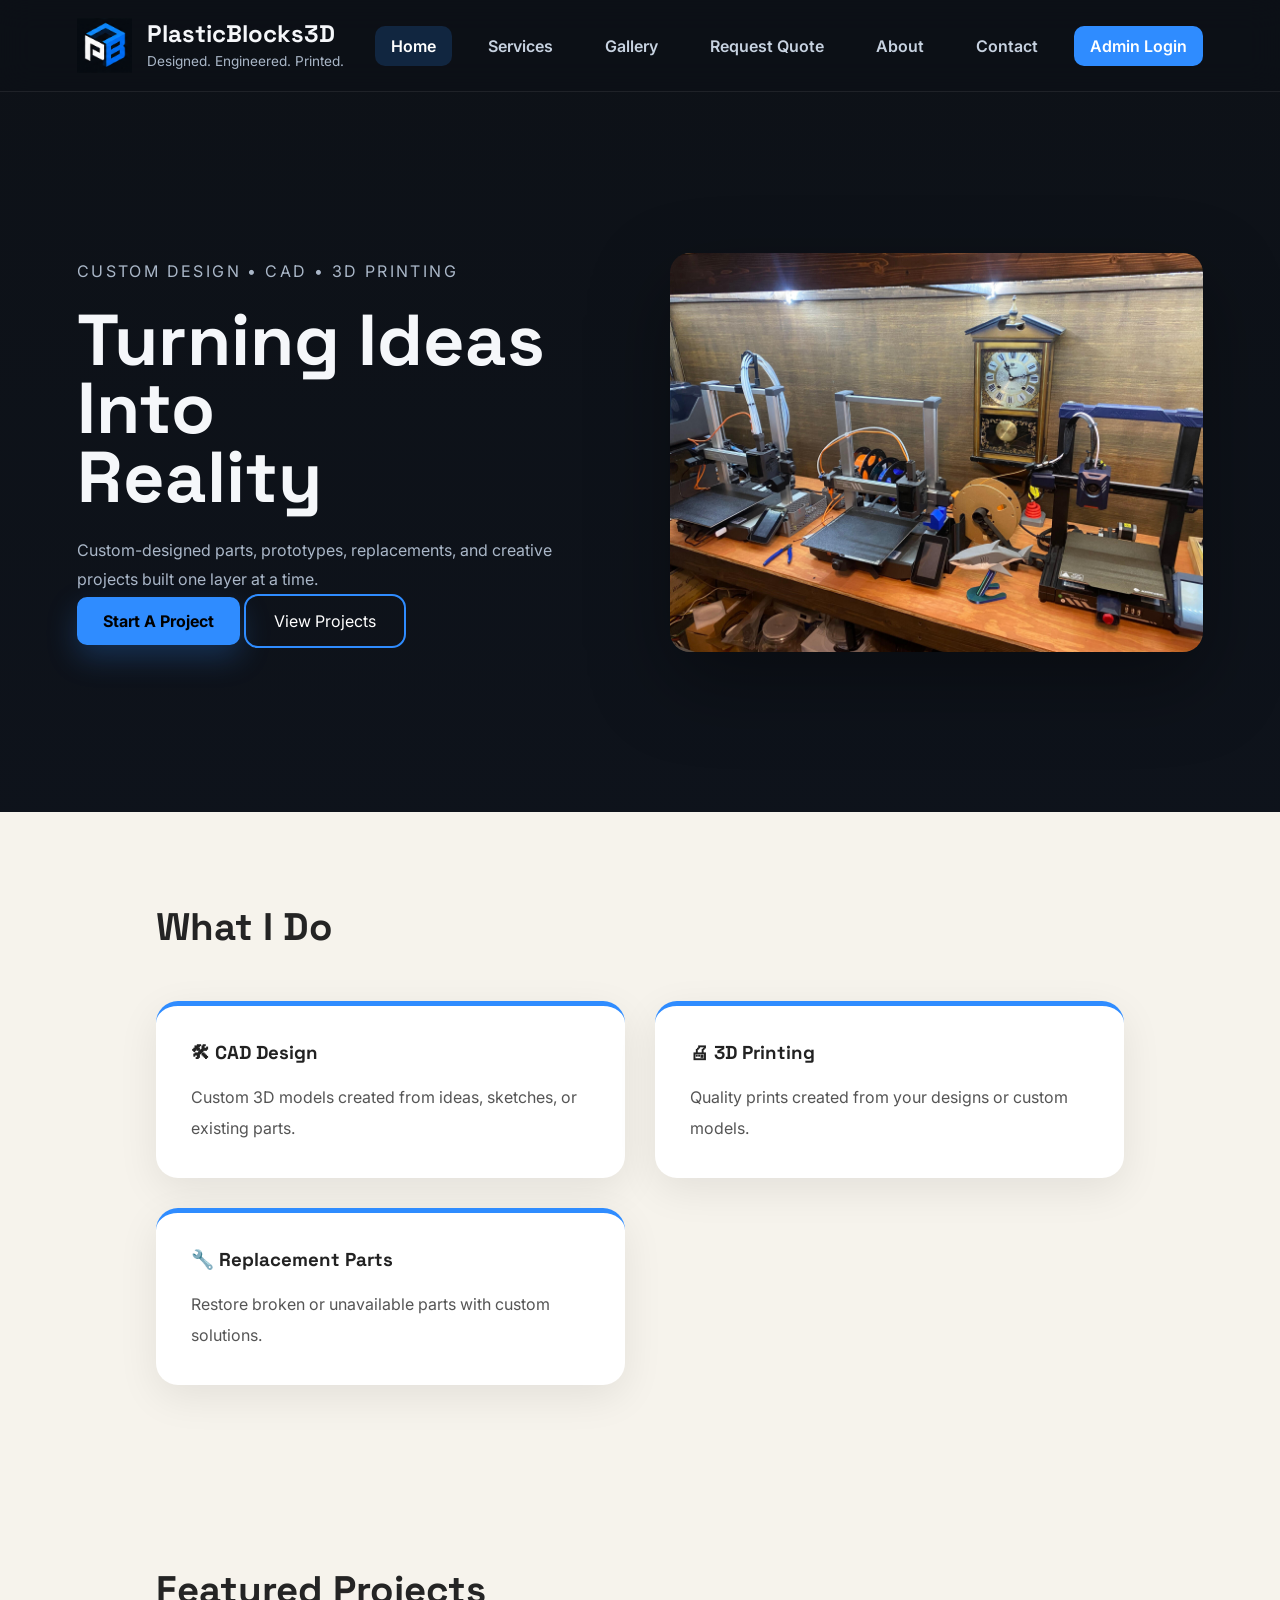
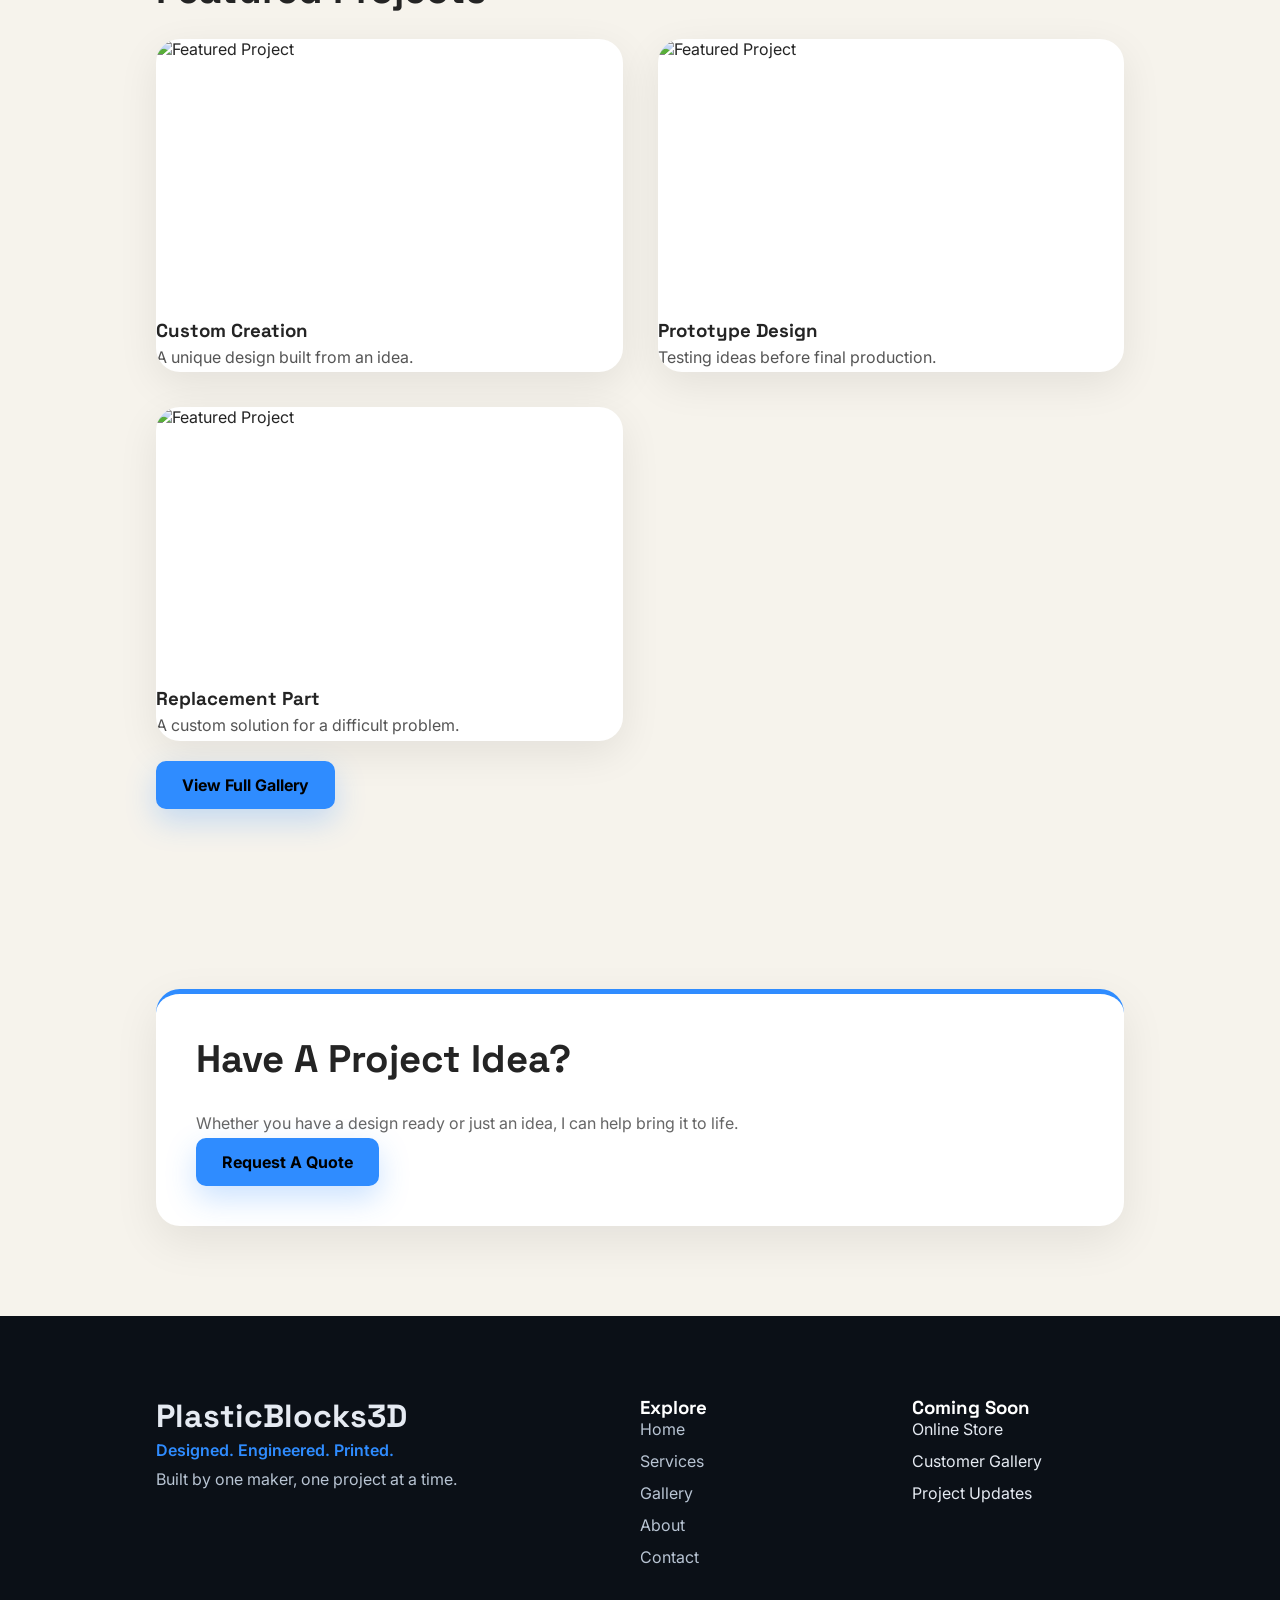
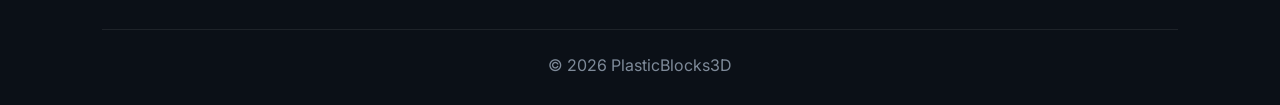
==== commit 4d8ce412: "Add files via upload" ====
--- a/index.html
+++ b/index.html
@@ -7,6 +7,8 @@
 <meta name="viewport" content="width=device-width, initial-scale=1.0">
 
 <title>PlasticBlocks3D | Custom 3D Design & Printing</title>
+
+<link rel="icon" type="image/png" href="images/logos/logo.png">
 
 <link rel="stylesheet" href="css/style.css">
 
@@ -122,63 +124,32 @@
 
 <section class="hero">
 
-
-<div class="container">
-
-
-
-<div class="hero-content">
-
-
-<p class="section-label">
-CUSTOM DESIGN • CAD • 3D PRINTING
-</p>
-
-
-
-<h1>
-Turning Ideas Into Reality
-</h1>
-
-
-
-<p class="intro-text">
-
-Custom-designed parts, prototypes, replacements,
-and creative projects built one layer at a time.
-
-</p>
-
-
-
-<div class="hero-buttons">
-
-
-<a href="pages/quote.html" class="primary">
-
-Start A Project
-
-</a>
-
-
-
-<a href="pages/gallery.html" class="secondary">
-
-View Projects
-
-</a>
-
-
-
-</div>
-
-
-
-</div>
-
-
-
-</div>
+    <div class="hero-content">
+
+        <p class="eyebrow">
+            CUSTOM DESIGN • CAD • 3D PRINTING
+        </p>
+
+        <h1>
+            Turning Ideas Into<br>
+            Reality
+        </h1>
+
+        <p class="hero-description">
+            Custom-designed parts, prototypes, replacements, and creative projects built one layer at a time.
+        </p>
+
+        <div class="hero-buttons">
+            <a href="#" class="btn primary">Start A Project</a>
+            <a href="#" class="btn secondary">View Projects</a>
+        </div>
+
+    </div>
+
+
+    <div class="hero-image">
+        <img src="images/hero/hero-image.jpg" alt="Custom 3D Printed Creation">
+    </div>
 
 
 </section>
--- a/css/style.css
+++ b/css/style.css
@@ -2637,31 +2637,26 @@
 
 
 /* =========================================================
-   ANALYTICS
+   ANALYTICS DASHBOARD
 ========================================================= */
 
 
 .analytics-card {
 
-
-    background:
-
-    var(--card);
-
+    background:#171c24;
+
+    color:white;
 
     padding:35px;
 
-
     border-radius:22px;
 
-
-    border:
-
-    1px solid var(--border);
-
+    border:1px solid rgba(255,255,255,.08);
 
     margin-top:40px;
 
+    box-shadow:
+    0 15px 40px rgba(0,0,0,.25);
 
 }
 
@@ -2669,27 +2664,94 @@
 
 .analytics-card h2 {
 
-
     color:white;
 
-
-}
+    margin-bottom:20px;
+
+}
+
+
+
+.analytics-card p {
+
+    color:#b8c4d3;
+
+}
+
+
 
 
 
 .analytics-number {
 
-
     font-size:3rem;
 
-
-    color:var(--accent);
-
-
-    font-family:
-
-    "Space Grotesk";
-
+    font-family:"Space Grotesk";
+
+    font-weight:700;
+
+    color:#4b9eff;
+
+}
+
+
+
+
+
+.analytics-label {
+
+    color:#9ca3af;
+
+}
+
+
+
+
+
+.analytics-stats {
+
+    display:grid;
+
+    grid-template-columns:
+    repeat(4,1fr);
+
+    gap:20px;
+
+    margin-bottom:30px;
+
+}
+
+
+
+
+
+.analytics-stat {
+
+    background:#202733;
+
+    padding:25px;
+
+    border-radius:16px;
+
+    border:1px solid rgba(255,255,255,.08);
+
+}
+
+
+
+.analytics-stat h3 {
+
+    color:#4b9eff;
+
+    font-size:2rem;
+
+}
+
+
+
+.analytics-stat p {
+
+    color:#cbd5e1;
 
 }
 
@@ -2699,15 +2761,11 @@
 
 #visitorChart {
 
-
-    width:100% !important;
-
-
-    max-height:350px;
-
-
-    margin-top:30px;
-
+    background:#202733;
+
+    border-radius:15px;
+
+    padding:15px;
 
 }
 
@@ -3102,4 +3160,2938 @@
 
 
 
+}
+
+/* =====================================================
+   ADMIN DASHBOARD
+===================================================== */
+
+
+.admin-page {
+
+    padding:60px 0;
+
+}
+
+
+
+.dashboard-stats {
+
+    display:grid;
+
+    grid-template-columns:
+    repeat(6,1fr);
+
+    gap:20px;
+
+    margin-bottom:40px;
+
+}
+
+
+
+.stat-card {
+
+    background:#171c24;
+
+    border:1px solid rgba(255,255,255,.08);
+
+    padding:25px;
+
+    border-radius:18px;
+
+    text-align:center;
+
+}
+
+
+
+.stat-card h2 {
+
+    color:#4b9eff;
+
+    font-size:2.5rem;
+
+}
+
+
+
+.stat-card p {
+
+    color:#cbd5e1;
+
+}
+
+
+
+
+
+.admin-toolbar {
+
+    display:flex;
+
+    gap:20px;
+
+    margin-bottom:30px;
+
+}
+
+
+
+.admin-toolbar input,
+.admin-toolbar select {
+
+    padding:14px;
+
+    border-radius:10px;
+
+    border:none;
+
+}
+
+
+
+
+
+
+
+.admin-layout {
+
+    display:grid;
+
+    grid-template-columns:
+
+    1fr 1.3fr;
+
+    gap:30px;
+
+}
+
+
+
+
+
+.request-column,
+.details-column {
+
+
+    background:#171c24;
+
+    padding:30px;
+
+    border-radius:20px;
+
+}
+
+
+
+.quote-card {
+
+
+    background:#202733;
+
+    padding:20px;
+
+    margin-bottom:15px;
+
+    border-radius:14px;
+
+    cursor:pointer;
+
+    transition:.2s;
+
+
+}
+
+
+
+.quote-card:hover {
+
+    transform:translateY(-3px);
+
+}
+
+
+
+.status-badge {
+
+
+    display:inline-block;
+
+    padding:5px 12px;
+
+    border-radius:20px;
+
+    background:#2f8cff;
+
+    color:white;
+
+    font-size:.85rem;
+
+}
+
+
+
+
+
+.details-card {
+
+
+    background:#202733;
+
+    padding:30px;
+
+    border-radius:18px;
+
+
+}
+
+
+
+.details-card h3 {
+
+    margin-top:25px;
+
+}
+
+
+
+.admin-actions {
+
+
+    display:flex;
+
+    gap:15px;
+
+    margin-top:20px;
+
+
+}
+
+
+
+.archive-button {
+
+
+    background:#ef4444;
+
+    color:white;
+
+    border:none;
+
+    padding:14px 22px;
+
+    border-radius:10px;
+
+    cursor:pointer;
+
+}
+
+
+
+
+
+
+
+.analytics-card {
+
+
+    margin-top:40px;
+
+    background:#171c24;
+
+    padding:35px;
+
+    border-radius:20px;
+
+
+}
+
+
+
+.analytics-grid {
+
+
+    display:grid;
+
+    grid-template-columns:
+
+    repeat(2,1fr);
+
+    gap:20px;
+
+
+}
+
+
+
+.analytics-grid div {
+
+
+    background:#202733;
+
+    padding:25px;
+
+    border-radius:15px;
+
+
+}
+
+
+
+.analytics-grid h3 {
+
+    color:#4b9eff;
+
+    font-size:2.5rem;
+
+}
+
+
+
+
+
+@media(max-width:900px){
+
+
+.dashboard-stats {
+
+grid-template-columns:
+repeat(2,1fr);
+
+}
+
+
+.admin-layout {
+
+grid-template-columns:1fr;
+
+}
+
+
+.admin-toolbar {
+
+flex-direction:column;
+
+}
+
+
+}
+
+/* =====================================================
+   FINAL ADMIN ANALYTICS STYLING
+===================================================== */
+
+
+.analytics-card {
+
+    background:var(--card);
+
+    padding:35px;
+
+    border-radius:22px;
+
+    border:1px solid var(--border);
+
+    margin-top:40px;
+
+}
+
+
+
+.analytics-grid {
+
+    display:grid;
+
+    grid-template-columns:
+    repeat(4,1fr);
+
+    gap:20px;
+
+    margin-bottom:35px;
+
+}
+
+
+
+.analytics-stat {
+
+    background:var(--card-hover);
+
+    padding:25px;
+
+    border-radius:16px;
+
+    text-align:center;
+
+    border:1px solid var(--border);
+
+}
+
+
+
+.analytics-stat h3 {
+
+    color:var(--accent-light);
+
+    font-size:2.5rem;
+
+    margin-bottom:10px;
+
+}
+
+
+
+.analytics-stat p {
+
+    color:#cbd5e1;
+
+}
+
+
+
+
+
+.chart-container {
+
+    width:100%;
+
+    height:350px;
+
+    background:#111827;
+
+    border-radius:18px;
+
+    padding:20px;
+
+    margin-bottom:35px;
+
+}
+
+
+
+
+
+.analytics-table {
+
+    margin-top:30px;
+
+}
+
+
+
+.analytics-table table {
+
+    width:100%;
+
+    border-collapse:collapse;
+
+    background:var(--card-hover);
+
+    border-radius:15px;
+
+    overflow:hidden;
+
+}
+
+
+
+.analytics-table th {
+
+    text-align:left;
+
+    padding:15px;
+
+    background:#111827;
+
+    color:white;
+
+}
+
+
+
+.analytics-table td {
+
+    padding:15px;
+
+    color:#cbd5e1;
+
+    border-bottom:
+
+    1px solid var(--border);
+
+}
+
+
+
+.analytics-table tr:hover {
+
+    background:rgba(255,255,255,.05);
+
+}
+
+
+
+
+
+@media(max-width:900px){
+
+
+.analytics-grid {
+
+    grid-template-columns:
+
+    repeat(2,1fr);
+
+}
+
+
+}
+
+
+
+@media(max-width:500px){
+
+
+.analytics-grid {
+
+    grid-template-columns:
+
+    1fr;
+
+}
+
+
+}
+
+/* =====================================================
+   ADMIN TOOLBAR FIX
+===================================================== */
+
+
+.admin-toolbar {
+
+    display:flex;
+
+    gap:20px;
+
+    margin-bottom:35px;
+
+    flex-wrap:wrap;
+
+}
+
+
+.admin-toolbar input,
+.admin-toolbar select {
+
+    background:white;
+
+    color:#222;
+
+    padding:14px 18px;
+
+    border-radius:12px;
+
+    border:none;
+
+}
+
+/* =====================================================
+   ADMIN MOBILE RESPONSIVE FIX
+===================================================== */
+
+
+@media (max-width: 768px){
+
+
+
+/* HEADER */
+
+.nav{
+
+display:flex;
+
+flex-direction:column;
+
+align-items:center;
+
+padding:20px;
+
+gap:20px;
+
+}
+
+
+
+.brand{
+
+display:flex;
+
+flex-direction:column;
+
+align-items:center;
+
+text-align:center;
+
+}
+
+
+
+.brand img{
+
+width:90px;
+
+height:90px;
+
+}
+
+
+
+.brand h2{
+
+font-size:22px;
+
+margin-top:10px;
+
+}
+
+
+
+.brand p{
+
+font-size:14px;
+
+}
+
+
+
+
+
+.nav > div:last-child{
+
+display:flex;
+
+flex-direction:row;
+
+gap:10px;
+
+}
+
+
+
+
+
+.nav button{
+
+width:120px;
+
+font-size:14px;
+
+padding:12px;
+
+}
+
+
+
+
+
+
+
+
+/* PAGE TITLE */
+
+
+.page-header{
+
+padding:50px 30px;
+
+text-align:left;
+
+}
+
+
+
+.page-header h1{
+
+font-size:42px;
+
+line-height:1.05;
+
+}
+
+
+
+.page-header p{
+
+font-size:17px;
+
+line-height:1.6;
+
+}
+
+
+
+
+
+
+
+
+/* STATUS CARDS */
+
+
+.dashboard-stats{
+
+display:grid;
+
+grid-template-columns:1fr;
+
+gap:15px;
+
+padding:20px;
+
+}
+
+
+
+.stat-card{
+
+width:100%;
+
+min-height:130px;
+
+}
+
+
+
+.stat-card h2{
+
+font-size:45px;
+
+}
+
+
+
+
+
+
+
+/* SEARCH */
+
+
+.admin-toolbar{
+
+display:flex;
+
+flex-direction:column;
+
+gap:15px;
+
+padding:20px;
+
+}
+
+
+
+.admin-toolbar input,
+.admin-toolbar select{
+
+width:100%;
+
+box-sizing:border-box;
+
+}
+
+
+
+
+
+
+
+
+/* REQUEST AREA */
+
+
+.admin-layout{
+
+display:flex;
+
+flex-direction:column;
+
+padding:20px;
+
+gap:20px;
+
+}
+
+
+
+.request-column,
+.details-column{
+
+width:100%;
+
+}
+
+
+
+
+
+
+
+
+
+/* QUOTE CARDS */
+
+
+.quote-card{
+
+width:100%;
+
+box-sizing:border-box;
+
+}
+
+
+
+
+
+
+
+
+/* ANALYTICS */
+
+
+.analytics-card{
+
+margin:20px;
+
+padding:20px;
+
+}
+
+
+
+.analytics-grid{
+
+display:grid;
+
+grid-template-columns:1fr;
+
+gap:15px;
+
+}
+
+
+
+.analytics-stat h3{
+
+font-size:36px;
+
+}
+
+
+
+
+
+
+.chart-container{
+
+width:100%;
+
+overflow:hidden;
+
+}
+
+
+
+#visitorChart{
+
+max-width:100%;
+
+}
+
+
+
+
+
+
+/* TABLE */
+
+.analytics-card table{
+
+width:100%;
+
+font-size:14px;
+
+}
+
+
+.analytics-card th,
+.analytics-card td{
+
+padding:10px;
+
+}
+
+
+
+
+
+
+}
+
+/* =====================================================
+   ANALYTICS FINAL VISUAL FIX
+   Overrides previous analytics styles only
+===================================================== */
+
+
+.analytics-card {
+    width:100%;
+    background:#171c24;
+    padding:35px;
+    border-radius:24px;
+    border:1px solid rgba(255,255,255,.08);
+    margin-top:40px;
+    box-shadow:
+    0 20px 50px rgba(0,0,0,.25);
+}
+
+
+
+.analytics-card h2 {
+    font-size:28px;
+    margin-bottom:30px;
+}
+
+
+
+/* TOP ANALYTICS CARDS */
+
+.analytics-grid,
+.analytics-stats {
+
+    display:grid;
+
+    grid-template-columns:
+    repeat(4,1fr);
+
+    gap:25px;
+
+    margin-bottom:35px;
+
+}
+
+
+
+.analytics-stat {
+
+    background:#202733;
+
+    min-height:130px;
+
+    padding:25px;
+
+    border-radius:18px;
+
+    border:
+    1px solid rgba(255,255,255,.08);
+
+    display:flex;
+
+    flex-direction:column;
+
+    justify-content:center;
+
+    align-items:center;
+
+    text-align:center;
+
+}
+
+
+
+.analytics-stat h3 {
+
+    font-size:3rem;
+
+    color:#4b9eff;
+
+    margin-bottom:10px;
+
+}
+
+
+
+.analytics-stat p {
+
+    color:#cbd5e1;
+
+    font-size:1rem;
+
+}
+
+
+
+
+
+
+/* CHART AREA */
+
+
+.chart-container {
+
+    width:100%;
+
+    height:420px;
+
+    background:#111827;
+
+    border-radius:20px;
+
+    padding:25px;
+
+    margin-bottom:40px;
+
+}
+
+
+
+#visitorChart {
+
+    width:100% !important;
+
+    height:100% !important;
+
+}
+
+
+
+
+
+
+/* POPULAR PAGES TABLE */
+
+
+.analytics-table {
+
+    margin-top:35px;
+
+}
+
+
+
+.analytics-table table {
+
+    width:100%;
+
+    border-collapse:collapse;
+
+    overflow:hidden;
+
+    border-radius:18px;
+
+    background:#202733;
+
+}
+
+
+
+.analytics-table th {
+
+    background:#111827;
+
+    color:#4b9eff;
+
+    text-align:left;
+
+    padding:18px;
+
+    font-size:1rem;
+
+}
+
+
+
+.analytics-table td {
+
+    padding:16px 18px;
+
+    color:#d1d9e6;
+
+    border-bottom:
+
+    1px solid rgba(255,255,255,.06);
+
+}
+
+
+
+.analytics-table tr:last-child td {
+
+    border-bottom:none;
+
+}
+
+
+
+.analytics-table tr:hover {
+
+    background:
+
+    rgba(75,158,255,.08);
+
+}
+
+
+
+
+
+
+/* ==========================
+   TABLET
+========================== */
+
+
+@media(max-width:1100px){
+
+
+.analytics-grid,
+.analytics-stats {
+
+    grid-template-columns:
+    repeat(2,1fr);
+
+}
+
+
+}
+
+
+
+
+
+
+/* ==========================
+   MOBILE ONLY
+========================== */
+
+
+@media(max-width:768px){
+
+
+.analytics-card {
+
+    margin:20px;
+
+    padding:20px;
+
+}
+
+
+.analytics-grid,
+.analytics-stats {
+
+    grid-template-columns:1fr;
+
+}
+
+
+
+.analytics-stat h3 {
+
+    font-size:2.2rem;
+
+}
+
+
+
+.chart-container {
+
+    height:300px;
+
+    padding:10px;
+
+}
+
+
+
+.analytics-table {
+
+    overflow-x:auto;
+
+}
+
+
+
+.analytics-table table {
+
+    min-width:500px;
+
+}
+
+
+}
+
+/* =====================================================
+   PROFESSIONAL ANALYTICS DASHBOARD REDESIGN
+===================================================== */
+
+
+.analytics-card {
+
+    background:
+    linear-gradient(
+        145deg,
+        #171c24,
+        #111827
+    );
+
+    padding:35px;
+
+    border-radius:24px;
+
+    border:1px solid rgba(255,255,255,.08);
+
+    margin-top:40px;
+
+    box-shadow:
+    0 20px 60px rgba(0,0,0,.25);
+
+}
+
+
+
+/* Title */
+
+.analytics-card > h2 {
+
+    font-size:28px;
+
+    margin-bottom:30px;
+
+    letter-spacing:.5px;
+
+}
+
+
+
+
+
+/* TOP STAT CARDS */
+
+.analytics-grid,
+.analytics-stats {
+
+    display:grid;
+
+    grid-template-columns:
+    repeat(4,1fr);
+
+    gap:25px;
+
+    margin-bottom:35px;
+
+}
+
+
+
+.analytics-stat {
+
+    height:150px;
+
+    background:
+
+    rgba(32,39,51,.85);
+
+    border-radius:20px;
+
+    border:
+
+    1px solid rgba(255,255,255,.08);
+
+
+    display:flex;
+
+    flex-direction:column;
+
+    justify-content:center;
+
+    align-items:center;
+
+
+    transition:.25s;
+
+}
+
+
+
+.analytics-stat:hover {
+
+    transform:translateY(-5px);
+
+    border-color:#2f8cff;
+
+}
+
+
+
+
+
+.analytics-stat h3 {
+
+    font-size:2.6rem;
+
+    color:#4b9eff;
+
+    margin-bottom:12px;
+
+}
+
+
+
+.analytics-stat p {
+
+    color:#cbd5e1;
+
+    font-size:1rem;
+
+}
+
+
+
+
+
+
+
+/* CHART SECTION */
+
+.chart-container {
+
+    width:100%;
+
+    height:420px;
+
+    display:flex;
+
+    justify-content:center;
+
+    align-items:center;
+
+
+    background:
+
+    #111827;
+
+
+    border-radius:22px;
+
+
+    padding:25px;
+
+
+    margin-bottom:35px;
+
+}
+
+
+
+.chart-container canvas {
+
+    max-height:340px !important;
+
+    width:100% !important;
+
+}
+
+
+
+
+
+
+
+/* POPULAR PAGES */
+
+
+.analytics-table {
+
+    background:#111827;
+
+    padding:25px;
+
+    border-radius:20px;
+
+}
+
+
+
+.analytics-table h3 {
+
+    margin-bottom:20px;
+
+}
+
+
+
+.analytics-table table {
+
+    width:100%;
+
+    border-collapse:collapse;
+
+}
+
+
+
+.analytics-table th {
+
+    background:#202733;
+
+    color:#4b9eff;
+
+    padding:15px;
+
+}
+
+
+
+.analytics-table td {
+
+    padding:15px;
+
+    color:#d1d9e6;
+
+    border-bottom:
+
+    1px solid rgba(255,255,255,.06);
+
+}
+
+
+
+.analytics-table tr:hover {
+
+    background:
+
+    rgba(47,140,255,.08);
+
+}
+
+
+
+
+
+
+/* =====================================================
+   DESKTOP IMPROVEMENT
+===================================================== */
+
+
+@media(min-width:1200px){
+
+
+.analytics-card {
+
+    max-width:1400px;
+
+    margin-left:auto;
+
+    margin-right:auto;
+
+}
+
+
+
+.chart-container {
+
+    height:380px;
+
+}
+
+
+
+}
+
+
+
+
+
+
+
+/* =====================================================
+   TABLET
+===================================================== */
+
+
+@media(max-width:1000px){
+
+
+.analytics-grid,
+.analytics-stats {
+
+    grid-template-columns:
+    repeat(2,1fr);
+
+}
+
+
+}
+
+
+
+
+
+
+/* =====================================================
+   MOBILE
+===================================================== */
+
+
+@media(max-width:600px){
+
+
+.analytics-card {
+
+    padding:20px;
+
+}
+
+
+
+.analytics-grid,
+.analytics-stats {
+
+    grid-template-columns:1fr;
+
+}
+
+
+
+.chart-container {
+
+    height:280px;
+
+    padding:10px;
+
+}
+
+
+}
+
+/* =====================================
+   ADMIN EDIT FIELDS
+===================================== */
+
+
+.details-card input,
+.details-card textarea{
+
+    width:100%;
+
+    margin-top:10px;
+
+    padding:14px;
+
+    border-radius:12px;
+
+    border:none;
+
+    background:white;
+
+    color:#222;
+
+    font-family:"Inter",sans-serif;
+
+    font-size:1rem;
+
+}
+
+
+.details-card textarea{
+
+    resize:vertical;
+
+    min-height:120px;
+
+}
+
+
+
+.details-card label{
+
+    display:block;
+
+    margin-top:20px;
+
+    color:#cbd5e1;
+
+    font-weight:600;
+
+}
+
+
+.details-card .primary{
+
+    margin-top:20px;
+
+}
+
+/* =====================================================
+   PLASTICBLOCKS3D ADMIN WORKSHOP THEME
+   FINAL OVERRIDES
+===================================================== */
+
+
+/* ADMIN PAGE BACKGROUND */
+
+.admin-page {
+
+    padding:70px 6%;
+
+}
+
+
+
+
+
+/* HEADER BUTTON AREA */
+
+.nav > div:last-child {
+
+    display:flex;
+
+    gap:15px;
+
+    align-items:center;
+
+}
+
+
+
+
+
+.nav button {
+
+    min-width:120px;
+
+}
+
+
+
+
+
+/* STATUS CARDS */
+
+.filter-card {
+
+    cursor:pointer;
+
+    position:relative;
+
+    overflow:hidden;
+
+}
+
+
+
+.filter-card::before {
+
+    content:"";
+
+    position:absolute;
+
+    top:0;
+
+    left:0;
+
+    width:100%;
+
+    height:4px;
+
+    background:#2f8cff;
+
+}
+
+
+
+.filter-card:hover {
+
+    border-color:#2f8cff;
+
+    box-shadow:
+
+    0 15px 40px rgba(47,140,255,.18);
+
+}
+
+
+
+.filter-card h2 {
+
+    font-size:3rem;
+
+}
+
+
+
+
+
+/* REQUEST + DETAILS PANELS */
+
+
+.request-column,
+.details-column {
+
+
+    background:
+
+    linear-gradient(
+
+    145deg,
+
+    #171c24,
+
+    #111827
+
+    );
+
+
+    border:
+
+    1px solid rgba(255,255,255,.08);
+
+
+    box-shadow:
+
+    0 20px 50px rgba(0,0,0,.25);
+
+
+}
+
+
+
+
+
+.request-column > h2,
+.details-column > h2 {
+
+
+    color:white;
+
+    margin-bottom:25px;
+
+    font-size:1.8rem;
+
+}
+
+
+
+
+
+/* QUOTE CARDS */
+
+
+.quote-card {
+
+
+    border-left:
+
+    4px solid #2f8cff;
+
+
+}
+
+
+
+.quote-card:hover {
+
+
+    border-left-color:#4b9eff;
+
+
+}
+
+
+
+
+
+.quote-card h3 {
+
+
+    font-size:1.3rem;
+
+
+}
+
+
+
+
+
+.status-badge {
+
+
+    margin-top:15px;
+
+
+    background:
+
+    rgba(47,140,255,.18);
+
+
+    color:#7db8ff;
+
+
+    border:
+
+    1px solid rgba(47,140,255,.3);
+
+
+}
+
+
+
+
+
+
+
+/* DETAILS PANEL */
+
+
+.details-card {
+
+
+    background:
+
+    linear-gradient(
+
+    145deg,
+
+    #202733,
+
+    #171c24
+
+    );
+
+
+}
+
+
+
+
+
+.details-card h2 {
+
+
+    color:#4b9eff;
+
+    font-size:2rem;
+
+
+}
+
+
+
+
+
+.details-card h3 {
+
+
+    color:white;
+
+    border-bottom:
+
+    1px solid rgba(255,255,255,.08);
+
+
+    padding-bottom:10px;
+
+
+}
+
+
+
+
+
+.details-card strong {
+
+
+    color:white;
+
+
+}
+
+
+
+
+
+.details-card input,
+.details-card textarea,
+.details-card select {
+
+
+    background:#0d1117;
+
+
+    color:white;
+
+
+    border:
+
+    1px solid rgba(255,255,255,.12);
+
+
+}
+
+
+
+
+
+.details-card input:focus,
+.details-card textarea:focus,
+.details-card select:focus {
+
+
+    outline:
+
+    2px solid #2f8cff;
+
+
+}
+
+
+
+
+
+
+
+/* ACTION BUTTON AREA */
+
+
+.details-card button {
+
+
+    margin-right:10px;
+
+
+}
+
+
+
+
+
+.archive-button {
+
+
+    background:#ef4444;
+
+
+}
+
+
+
+
+
+.archive-button:hover {
+
+
+    background:#dc2626;
+
+
+}
+
+
+
+
+
+/* FILE BUTTONS */
+
+
+.file-button {
+
+
+    background:
+
+    rgba(47,140,255,.18);
+
+
+    border:
+
+    1px solid rgba(47,140,255,.35);
+
+
+    color:#8ec5ff;
+
+
+}
+
+
+
+.file-button:hover {
+
+
+    background:#2f8cff;
+
+
+    color:white;
+
+
+}
+
+
+
+
+
+
+
+/* SEARCH BAR */
+
+
+.admin-toolbar input,
+.admin-toolbar select {
+
+
+    background:#171c24;
+
+
+    color:white;
+
+
+    border:
+
+    1px solid rgba(255,255,255,.1);
+
+
+}
+
+
+
+.admin-toolbar input::placeholder {
+
+
+    color:#94a3b8;
+
+
+}
+
+
+
+
+
+
+
+/* ANALYTICS WORKSHOP LOOK */
+
+
+.analytics-card {
+
+
+    background:
+
+    linear-gradient(
+
+    145deg,
+
+    #171c24,
+
+    #0d1117
+
+    );
+
+
+}
+
+
+
+
+
+.analytics-stat {
+
+
+    background:
+
+    linear-gradient(
+
+    145deg,
+
+    #202733,
+
+    #171c24
+
+    );
+
+
+}
+
+
+
+
+
+.analytics-stat:hover {
+
+
+    border-color:#2f8cff;
+
+
+    transform:
+
+    translateY(-6px);
+
+
+}
+
+
+
+
+
+/* TABLE */
+
+.analytics-card table {
+
+
+    border-radius:16px;
+
+
+    overflow:hidden;
+
+
+}
+
+
+
+
+
+.analytics-card th {
+
+
+    color:#4b9eff;
+
+
+}
+
+
+
+
+
+.analytics-card tr:hover {
+
+
+    background:
+
+    rgba(47,140,255,.08);
+
+
+}
+
+
+
+
+
+
+
+/* MOBILE ADMIN BUTTONS */
+
+
+@media(max-width:768px){
+
+
+
+.nav > div:last-child {
+
+
+    width:100%;
+
+
+    justify-content:center;
+
+
+}
+
+
+
+.nav button {
+
+
+    flex:1;
+
+
+}
+
+
+
+
+}
+
+/* =====================================================
+   ADMIN REFRESH BUTTON FIX
+===================================================== */
+
+
+.nav .secondary {
+
+    background:#171c24;
+
+    color:white;
+
+    border:
+
+    2px solid #2f8cff;
+
+    box-shadow:
+
+    0 8px 25px rgba(47,140,255,.15);
+
+}
+
+
+
+.nav .secondary:hover {
+
+    background:#2f8cff;
+
+    color:white;
+
+    transform:translateY(-3px);
+
+    box-shadow:
+
+    0 15px 35px rgba(47,140,255,.35);
+
+}
+
+/* =====================================================
+   STATUS COLOR SYSTEM
+===================================================== */
+
+
+/* NEW */
+
+.stat-card[data-status="New"]::before {
+
+    background:#2f8cff;
+
+}
+
+
+.stat-card[data-status="New"] h2 {
+
+    color:#4b9eff;
+
+}
+
+
+
+
+
+
+/* REVIEWING */
+
+.stat-card[data-status="Reviewing"]::before {
+
+    background:#facc15;
+
+}
+
+
+.stat-card[data-status="Reviewing"] h2 {
+
+    color:#facc15;
+
+}
+
+
+
+
+
+
+/* QUOTED */
+
+.stat-card[data-status="Quoted"]::before {
+
+    background:#a855f7;
+
+}
+
+
+.stat-card[data-status="Quoted"] h2 {
+
+    color:#c084fc;
+
+}
+
+
+
+
+
+
+/* PRINTING */
+
+.stat-card[data-status="Printing"]::before {
+
+    background:#f97316;
+
+}
+
+
+.stat-card[data-status="Printing"] h2 {
+
+    color:#fb923c;
+
+}
+
+
+
+
+
+
+/* COMPLETED */
+
+.stat-card[data-status="Completed"]::before {
+
+    background:#22c55e;
+
+}
+
+
+.stat-card[data-status="Completed"] h2 {
+
+    color:#4ade80;
+
+}
+
+
+
+
+
+
+/* ARCHIVED */
+
+.stat-card[data-status="Archived"]::before {
+
+    background:#64748b;
+
+}
+
+
+.stat-card[data-status="Archived"] h2 {
+
+    color:#94a3b8;
+
+}
+
+
+
+
+
+
+
+/* STATUS CARD GLOW */
+
+
+.stat-card:hover {
+
+
+    box-shadow:
+
+    0 15px 40px rgba(47,140,255,.18);
+
+
+}
+
+/* =============================
+   QUOTE ID DISPLAY
+============================= */
+
+
+.quote-id-box {
+
+
+background:
+
+rgba(47,140,255,.12);
+
+
+border:
+
+1px solid rgba(47,140,255,.35);
+
+
+padding:20px;
+
+
+border-radius:15px;
+
+
+margin:25px 0;
+
+
+}
+
+
+
+.quote-id-box span {
+
+
+font-size:1.5rem;
+
+
+font-weight:700;
+
+
+color:#4b9eff;
+
+
+letter-spacing:1px;
+
+
+}
+
+/* =============================
+   PROJECT TIMELINE
+============================= */
+
+
+#projectTimeline{
+
+position:relative;
+
+margin-top:30px;
+
+padding-left:25px;
+
+}
+
+
+
+.timeline-step{
+
+display:flex;
+
+position:relative;
+
+padding-bottom:30px;
+
+}
+
+
+
+.timeline-step:not(:last-child)::before{
+
+content:"";
+
+position:absolute;
+
+left:10px;
+
+top:24px;
+
+height:calc(100% - 5px);
+
+width:2px;
+
+background:rgba(255,255,255,.15);
+
+}
+
+
+
+.timeline-dot{
+
+width:22px;
+
+height:22px;
+
+border-radius:50%;
+
+display:flex;
+
+align-items:center;
+
+justify-content:center;
+
+font-size:.8rem;
+
+font-weight:bold;
+
+margin-right:20px;
+
+background:#2f8cff;
+
+color:white;
+
+z-index:2;
+
+}
+
+
+
+.timeline-content{
+
+background:rgba(255,255,255,.05);
+
+padding:15px 20px;
+
+border-radius:14px;
+
+flex:1;
+
+}
+
+
+
+.timeline-content h4{
+
+margin:0 0 8px;
+
+font-size:1.1rem;
+
+}
+
+
+
+.timeline-content p{
+
+margin:0;
+
+opacity:.8;
+
+}
+
+
+
+.timeline-content span{
+
+display:block;
+
+margin-top:8px;
+
+font-size:.9rem;
+
+opacity:.6;
+
+}
+
+
+
+
+.timeline-step.current .timeline-content{
+
+border:1px solid rgba(47,140,255,.5);
+
+background:rgba(47,140,255,.12);
+
+}
+
+
+
+.timeline-step.current .timeline-dot{
+
+transform:scale(1.15);
+
+}
+
+/* =================================
+   PRIMARY BUTTON FIX
+================================= */
+
+
+.primary{
+
+display:inline-block;
+
+background:#ffffff;
+
+color:#111111 !important;
+
+padding:12px 24px;
+
+border-radius:10px;
+
+font-weight:600;
+
+text-decoration:none;
+
+border:2px solid #ffffff;
+
+transition:.25s ease;
+
+cursor:pointer;
+
+}
+
+
+
+.primary:hover{
+
+background:transparent;
+
+color:#ffffff !important;
+
+border-color:#ffffff;
+
+}
+
+/* =================================
+   PRIMARY BUTTON TEXT FIX
+================================= */
+
+
+.primary{
+
+background:#2f8cff;
+
+color:#000000 !important;
+
+border:2px solid #2f8cff;
+
+padding:12px 24px;
+
+border-radius:10px;
+
+font-weight:700;
+
+text-decoration:none;
+
+display:inline-block;
+
+transition:.25s ease;
+
+cursor:pointer;
+
+}
+
+
+
+.primary:hover{
+
+background:#4aa0ff;
+
+color:#000000 !important;
+
+border-color:#4aa0ff;
+
+}
+
+/* =================================
+   CONTACT CARD ENHANCEMENT
+================================= */
+
+
+.contact-card{
+
+background:rgba(255,255,255,0.06);
+
+border:1px solid rgba(255,255,255,0.12);
+
+border-radius:18px;
+
+padding:30px;
+
+box-shadow:
+
+0 10px 30px rgba(0,0,0,0.35),
+
+0 0 20px rgba(47,140,255,0.08);
+
+transition:transform .25s ease, box-shadow .25s ease;
+
+}
+
+
+
+.contact-card:hover{
+
+transform:translateY(-6px);
+
+box-shadow:
+
+0 15px 40px rgba(0,0,0,0.45),
+
+0 0 30px rgba(47,140,255,0.18);
+
+}
+
+/* =====================================
+   PROJECT TRACKING TIMELINE
+===================================== */
+
+
+.timeline-step {
+
+    display:flex;
+
+    gap:25px;
+
+    position:relative;
+
+    padding:20px 0;
+
+}
+
+
+
+.timeline-step:not(:last-child)::after{
+
+    content:"";
+
+    position:absolute;
+
+    left:12px;
+
+    top:45px;
+
+    width:2px;
+
+    height:60px;
+
+    background:#d1d5db;
+
+}
+
+
+
+
+
+.timeline-dot{
+
+    width:24px;
+
+    height:24px;
+
+    border-radius:50%;
+
+    background:#d1d5db;
+
+    color:white;
+
+    display:flex;
+
+    align-items:center;
+
+    justify-content:center;
+
+    font-weight:bold;
+
+    flex-shrink:0;
+
+}
+
+
+
+
+
+/* COMPLETED STEPS */
+
+.timeline-step.complete .timeline-dot{
+
+    background:#2f8cff;
+
+}
+
+
+
+
+
+.timeline-step.complete .timeline-content h4{
+
+    color:#222;
+
+}
+
+
+
+
+
+/* CURRENT STEP */
+
+.timeline-step.current{
+
+    background:#dbeafe;
+
+    border:1px solid #2f8cff;
+
+    border-radius:12px;
+
+    padding:20px;
+
+}
+
+
+
+.timeline-step.current .timeline-dot{
+
+    background:#2f8cff;
+
+    box-shadow:
+
+    0 0 15px rgba(47,140,255,.7);
+
+}
+
+
+
+
+
+/* FUTURE STEPS */
+
+.timeline-step.upcoming .timeline-dot{
+
+    background:#d1d5db;
+
+}
+
+
+
+.timeline-step.upcoming .timeline-content{
+
+    opacity:.45;
+
+}
+
+
+
+.timeline-content h4{
+
+    margin-bottom:8px;
+
+}
+
+
+
+.timeline-content p{
+
+    color:#64748b;
+
+}
+
+
+
+.timeline-content span{
+
+    color:#94a3b8;
+
+    font-size:.9rem;
+
+}
+
+/* =====================================
+   PROJECT TIMELINE TEXT VISIBILITY FIX
+===================================== */
+
+
+/* Completed steps stay fully visible */
+
+.timeline-step.complete .timeline-content {
+
+    opacity:1;
+
+}
+
+
+.timeline-step.complete .timeline-content h4 {
+
+    color:#1f2937;
+
+    font-weight:700;
+
+}
+
+
+.timeline-step.complete .timeline-content p {
+
+    color:#64748b;
+
+}
+
+
+.timeline-step.complete .timeline-content span {
+
+    color:#94a3b8;
+
+}
+
+
+
+
+
+/* Current step */
+
+.timeline-step.current .timeline-content h4 {
+
+    color:#111827;
+
+    font-weight:700;
+
+}
+
+
+.timeline-step.current .timeline-content p {
+
+    color:#475569;
+
+}
+
+
+
+
+
+/* Future steps are the only faded ones */
+
+.timeline-step.upcoming .timeline-content {
+
+    opacity:.45;
+
+}
+
+
+.timeline-step.upcoming .timeline-content h4 {
+
+    color:#64748b;
+
+}
+
+/* HERO IMAGE ADDITION */
+
+.hero {
+    display: flex;
+    align-items: center;
+    justify-content: space-between;
+    gap: 60px;
+}
+
+.hero-content {
+    flex: 1;
+}
+
+.hero-image {
+    flex: 1;
+    display: flex;
+    justify-content: flex-end;
+}
+
+.hero-image img {
+    width: 750px;
+    max-width: 100%;
+    border-radius: 20px;
+}
+
+
+/* MOBILE FIX */
+
+@media (max-width: 900px) {
+
+    .hero {
+        flex-direction: column;
+        text-align: center;
+    }
+
+    .hero-image {
+        justify-content: center;
+        margin-top: 40px;
+    }
+
+    .hero-image img {
+        width: 90%;
+    }
+
 }
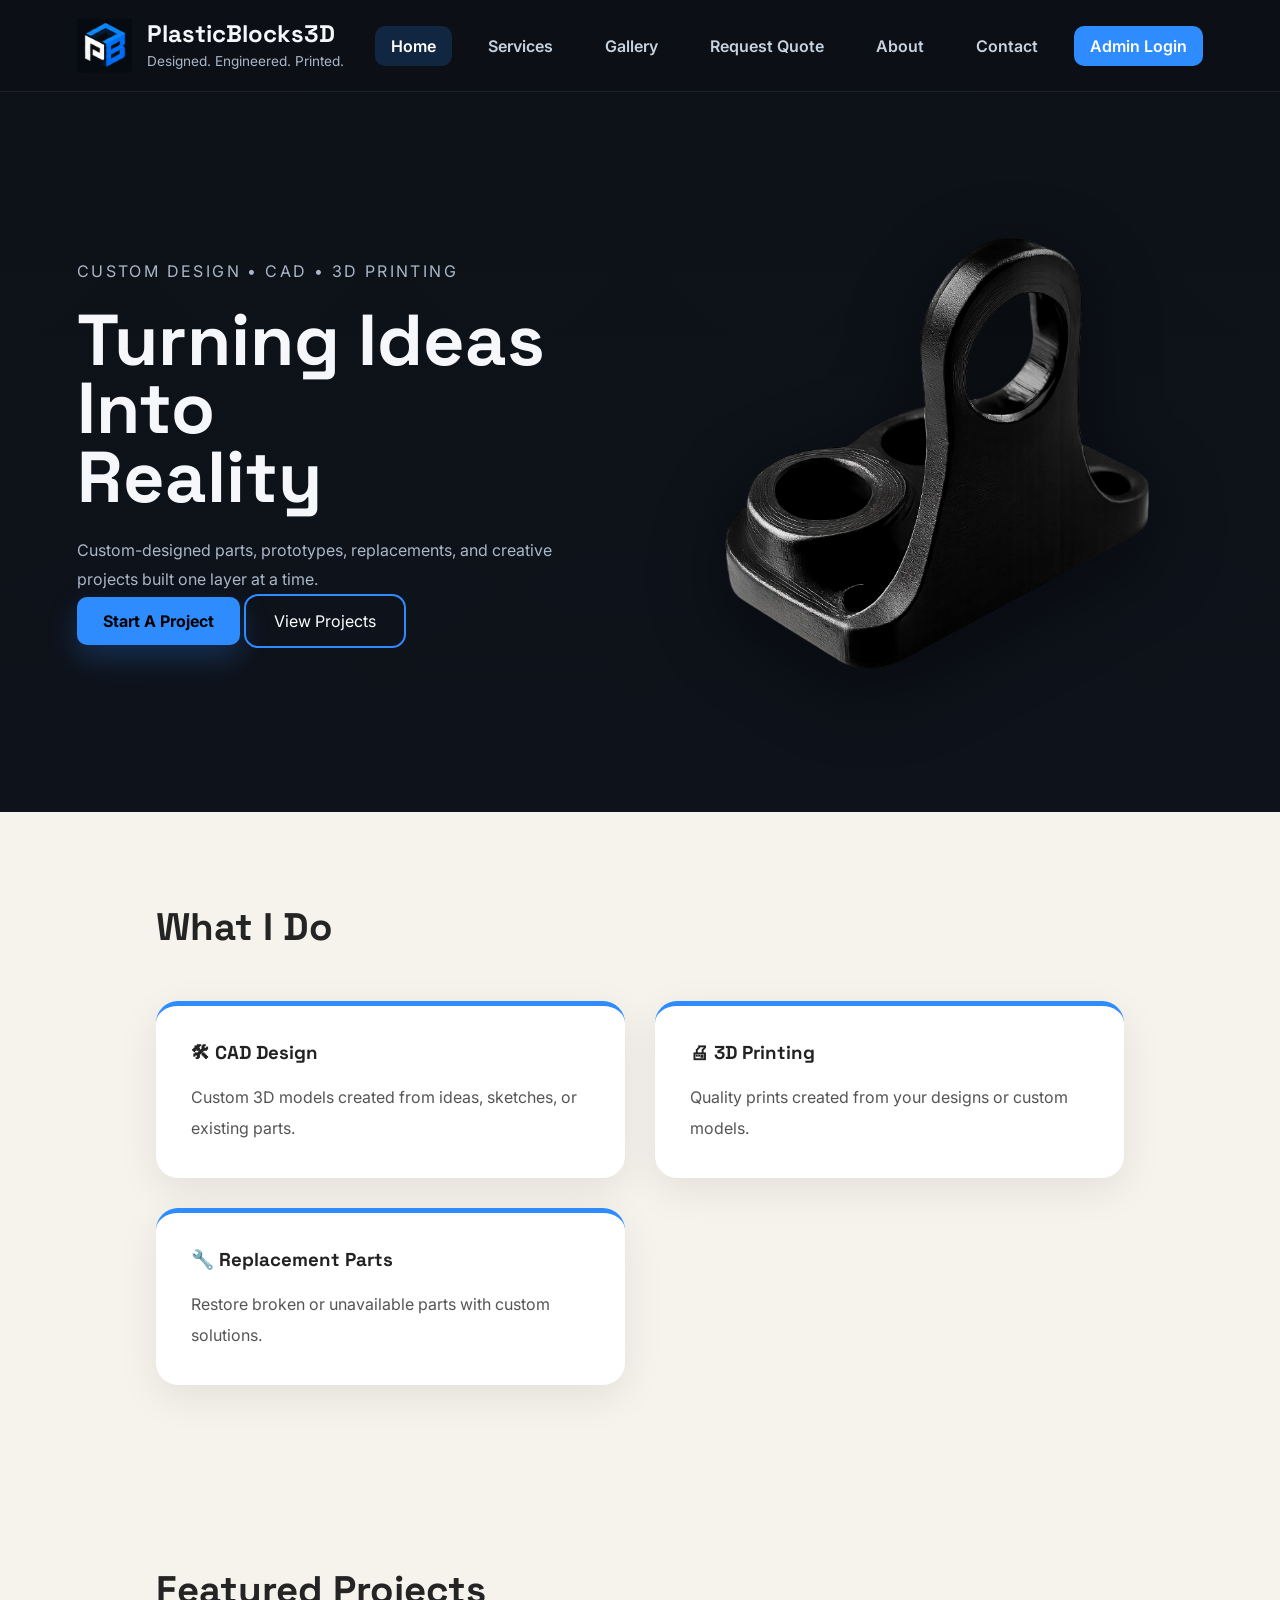
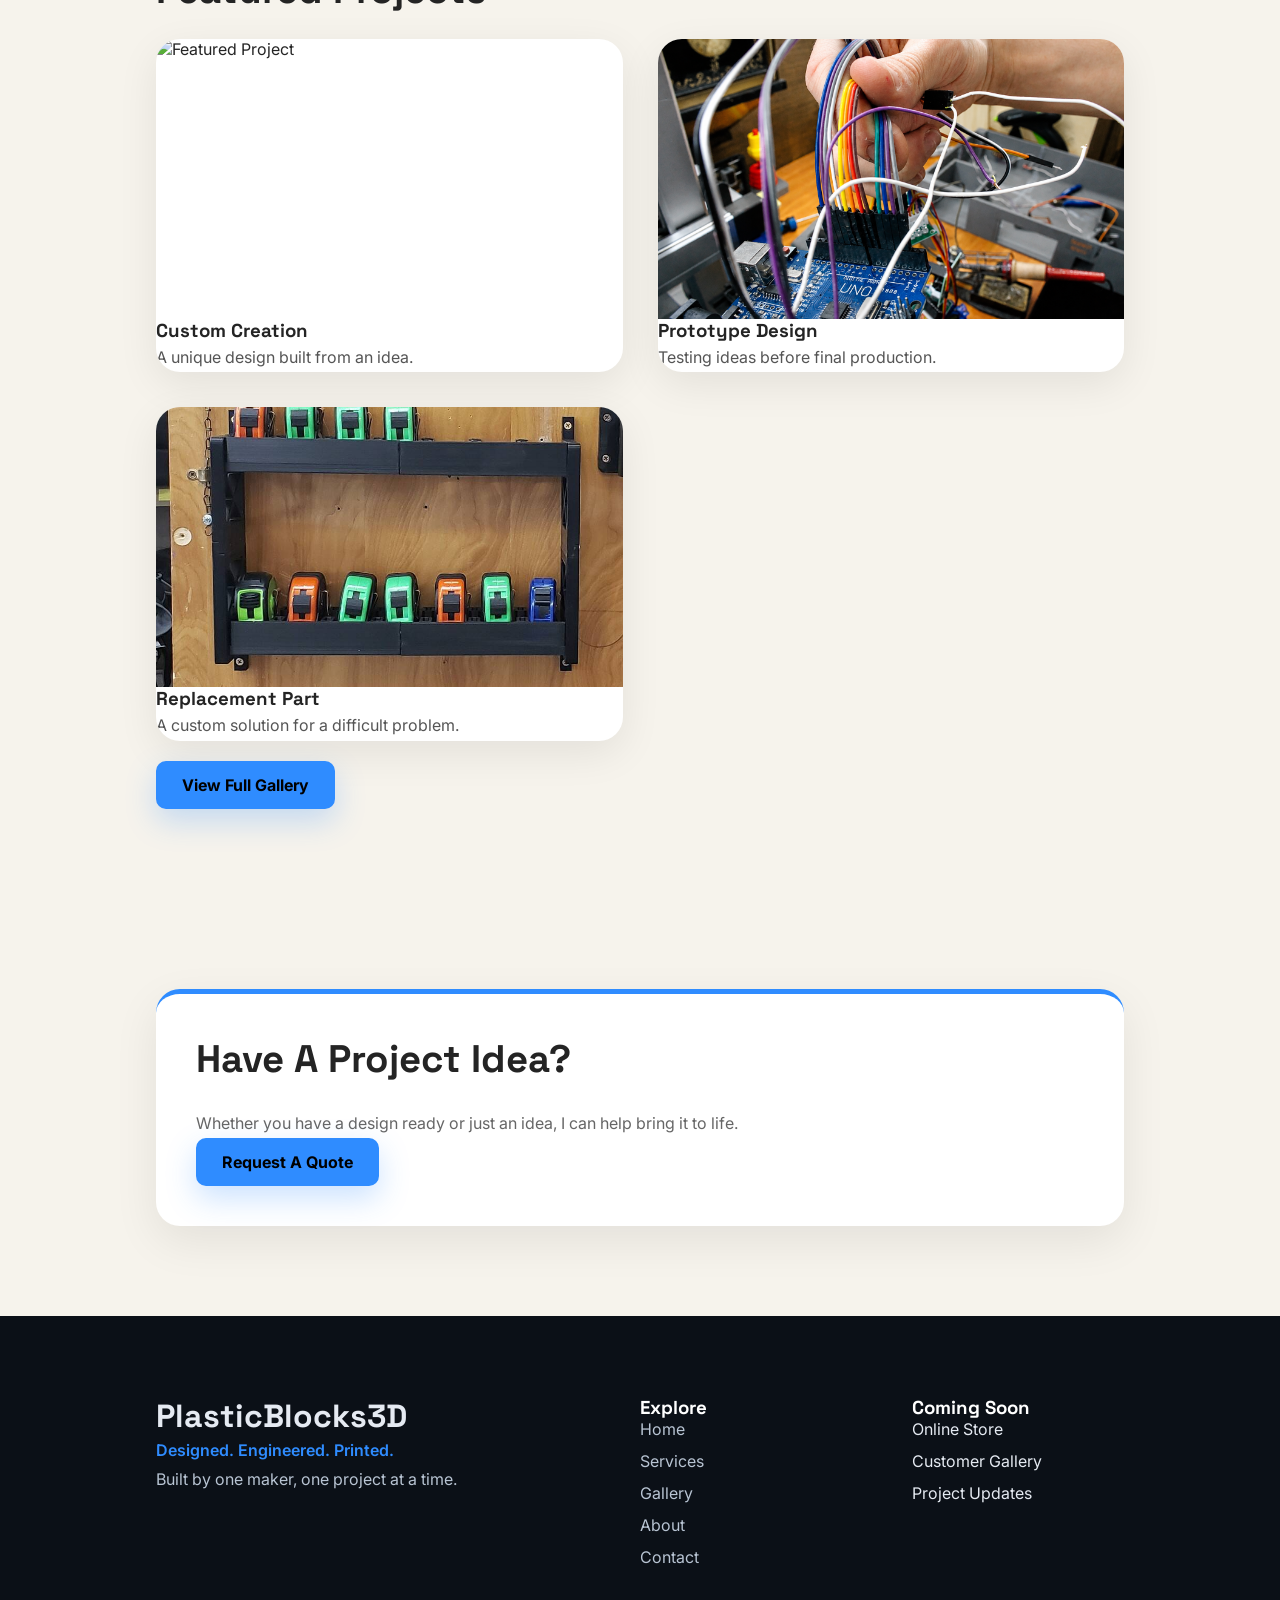
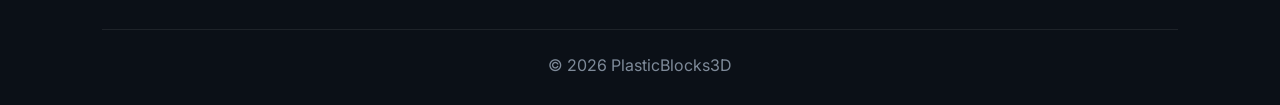
==== commit f02bf551: "Fix" ====
--- a/index.html
+++ b/index.html
@@ -148,8 +148,8 @@
 
 
     <div class="hero-image">
-        <img src="images/hero/hero-image.jpg" alt="Custom 3D Printed Creation">
-    </div>
+    <img src="images/bracket-transparent.png" alt="Custom 3D printed bracket">
+</div>
 
 
 </section>
--- a/css/style.css
+++ b/css/style.css
@@ -616,10 +616,7 @@
     border-radius:24px;
 
 
-    box-shadow:
-
-
-    0 30px 80px rgba(0,0,0,.35);
+
 
 
     transition:.4s;
@@ -6094,4 +6091,40 @@
         width: 90%;
     }
 
+}
+
+.hero-image {
+    display: flex;
+    justify-content: center;
+    align-items: center;
+    width: 100%;
+    background: transparent;
+}
+
+.hero-image img {
+    width: 120%;
+    max-width: 750px;
+    height: auto;
+    object-fit: contain;
+    background: transparent;
+    filter: drop-shadow(0 25px 35px rgba(0,0,0,0.35));
+    transform: scale(1.1);
+}
+
+.hero-image {
+    display: flex;
+    justify-content: center;
+    align-items: center;
+    background: transparent; /* removes card color */
+    border-radius: 0;
+    padding: 0;
+}
+
+.hero-image img {
+    width: 120%;
+    max-width: 750px;
+    height: auto;
+    object-fit: contain;
+    background: transparent;
+    filter: drop-shadow(0 20px 35px rgba(0, 0, 0, 0.45));
 }
